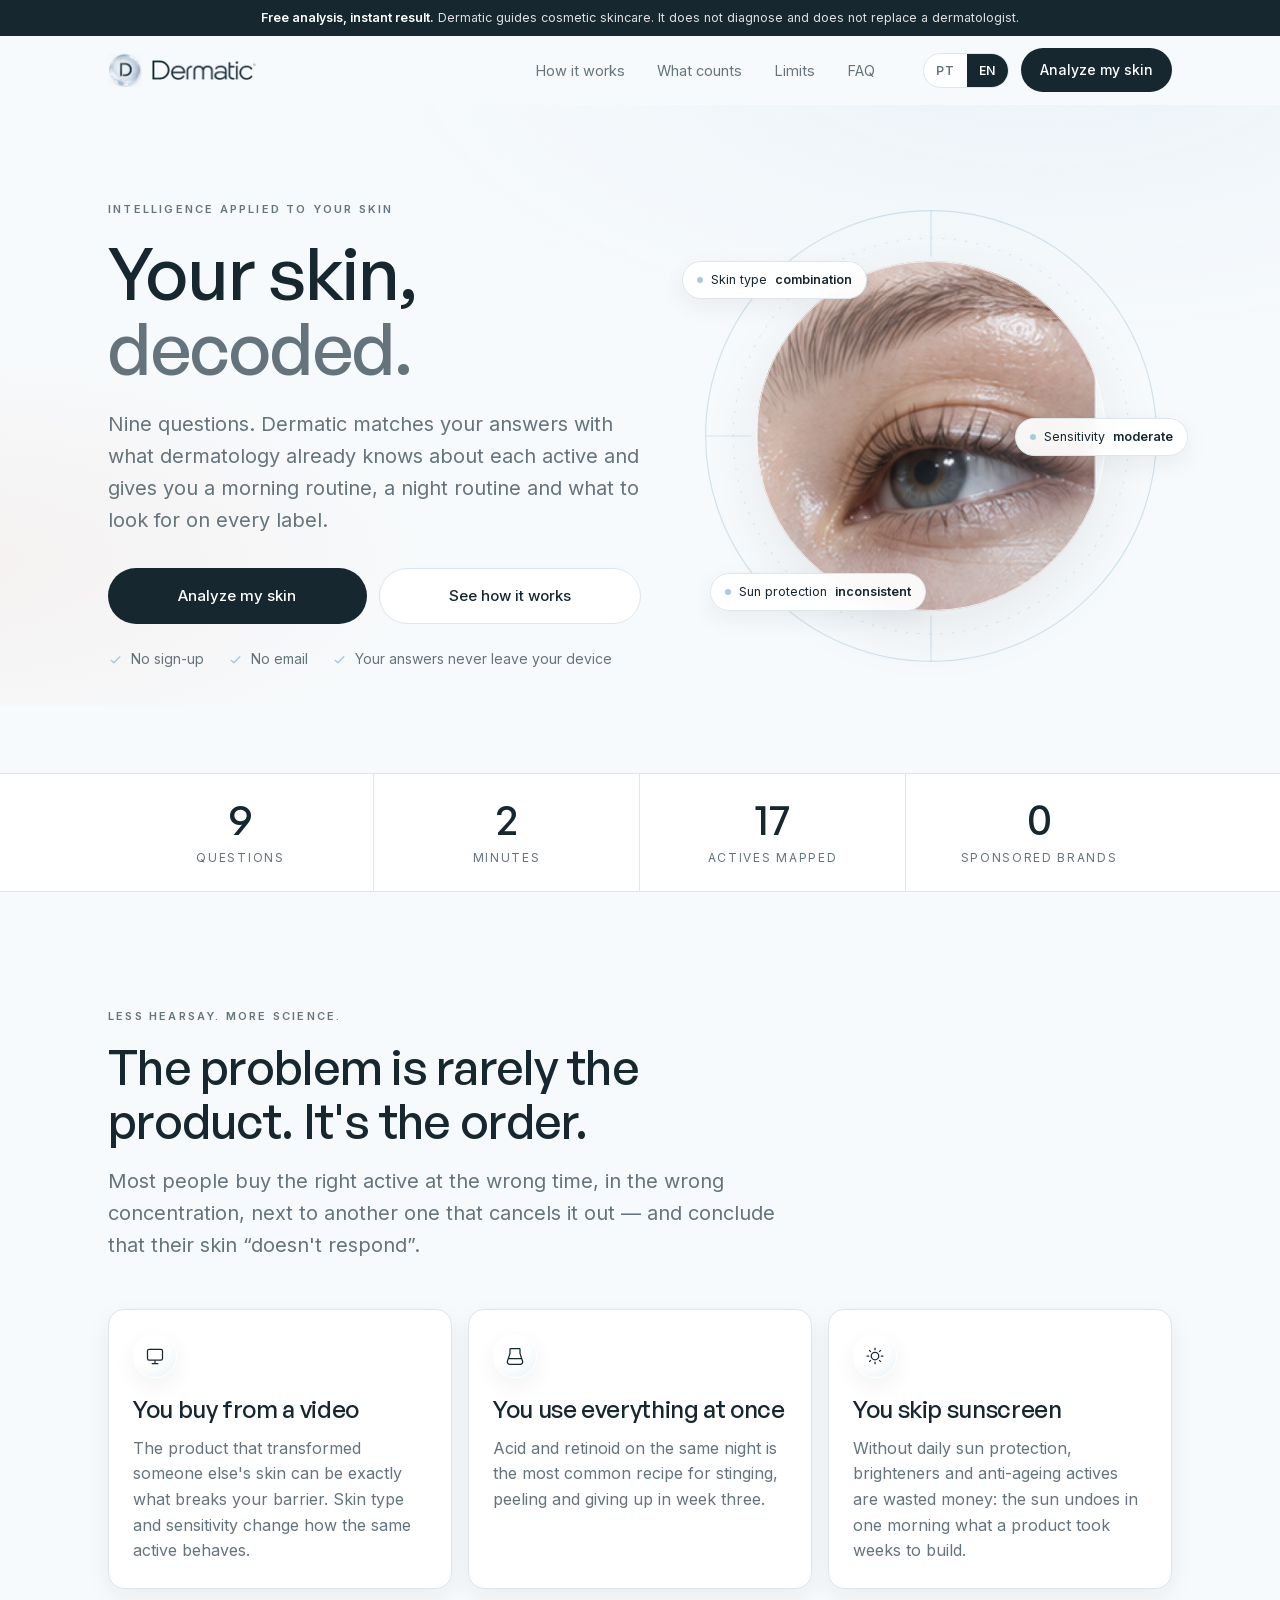
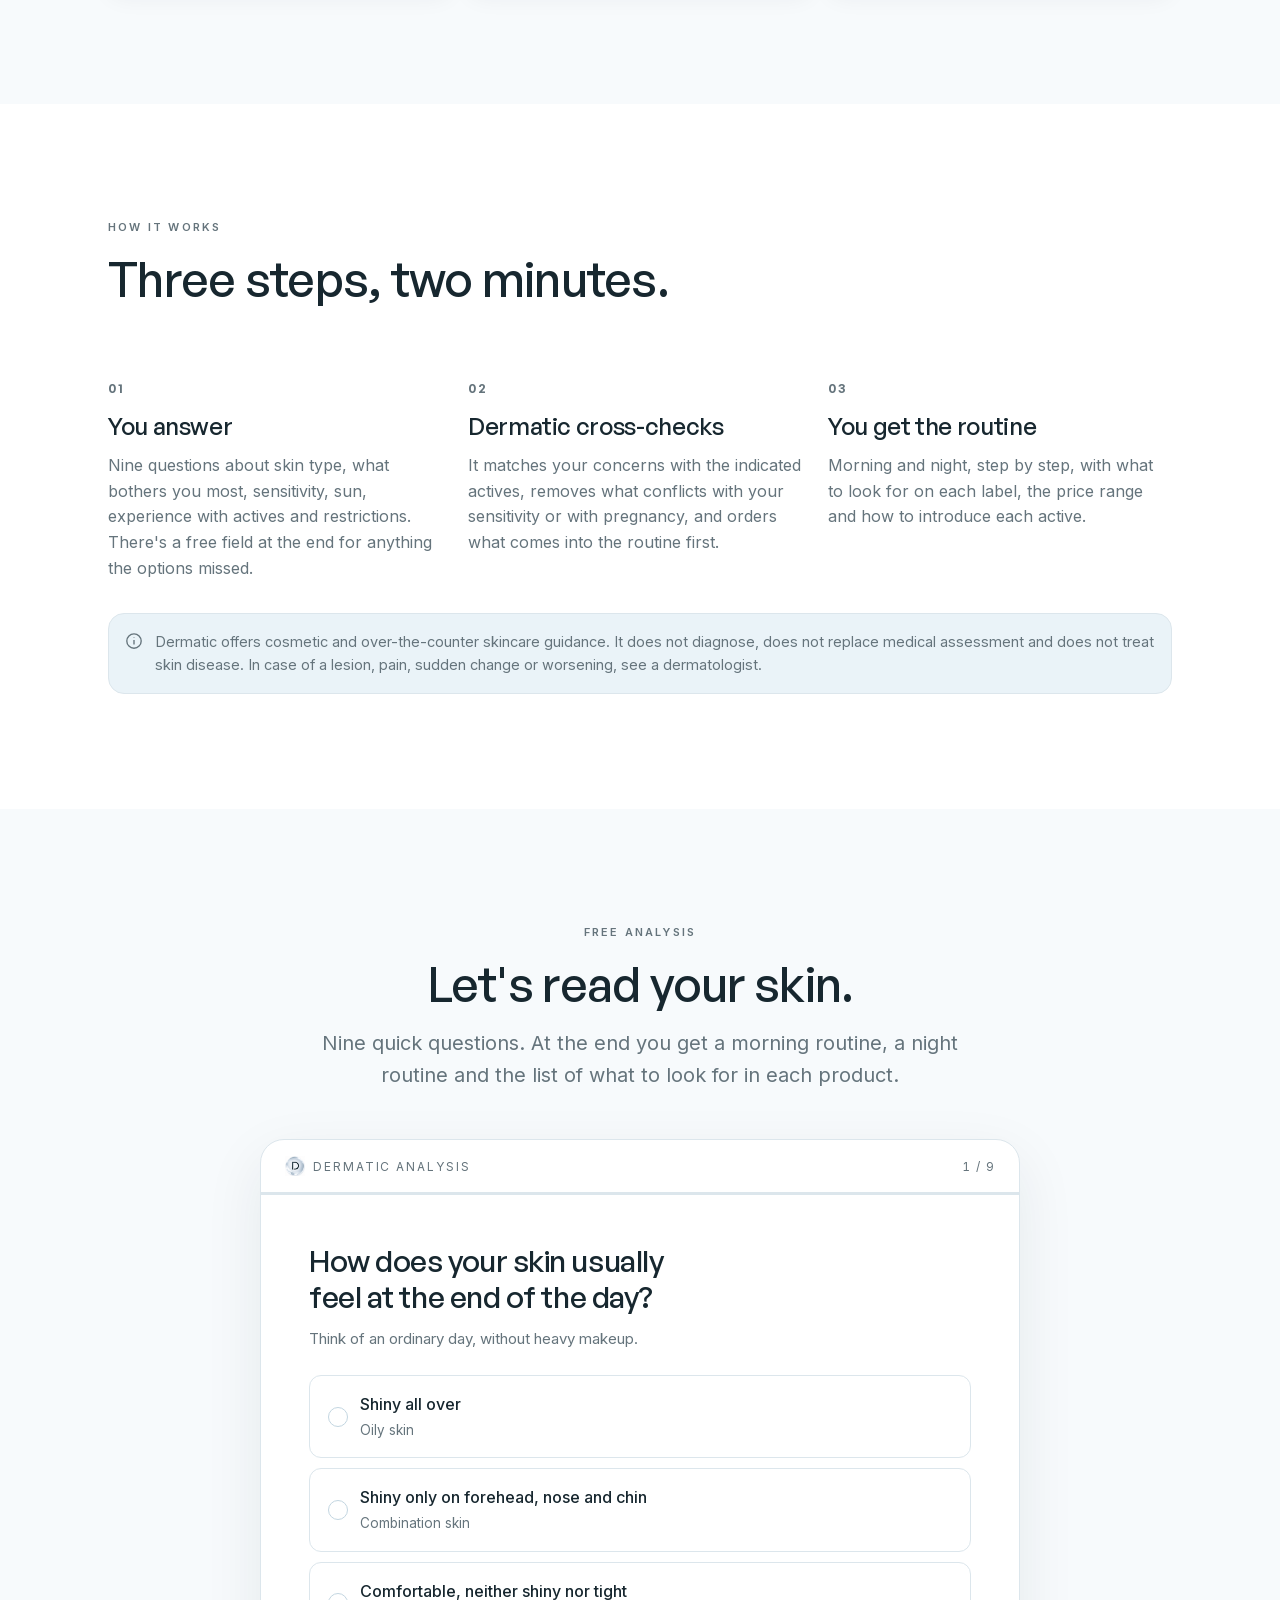
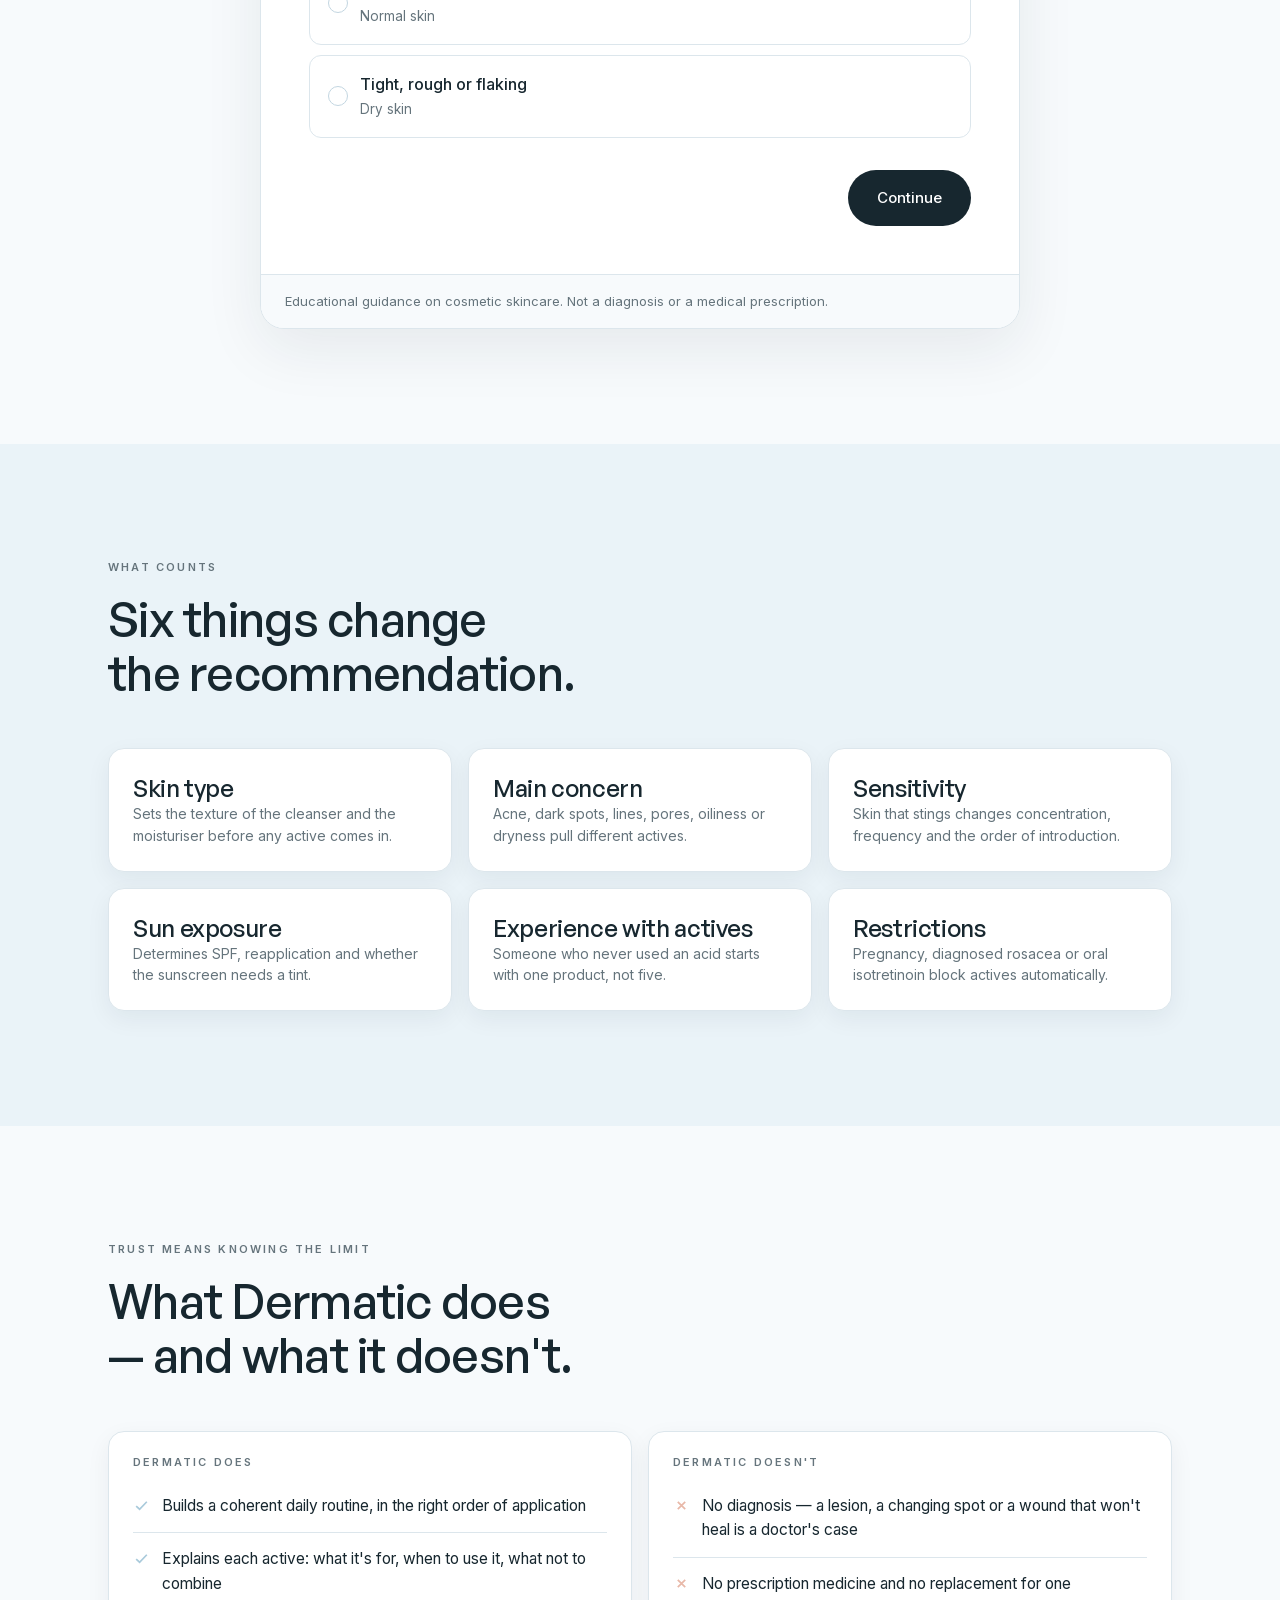
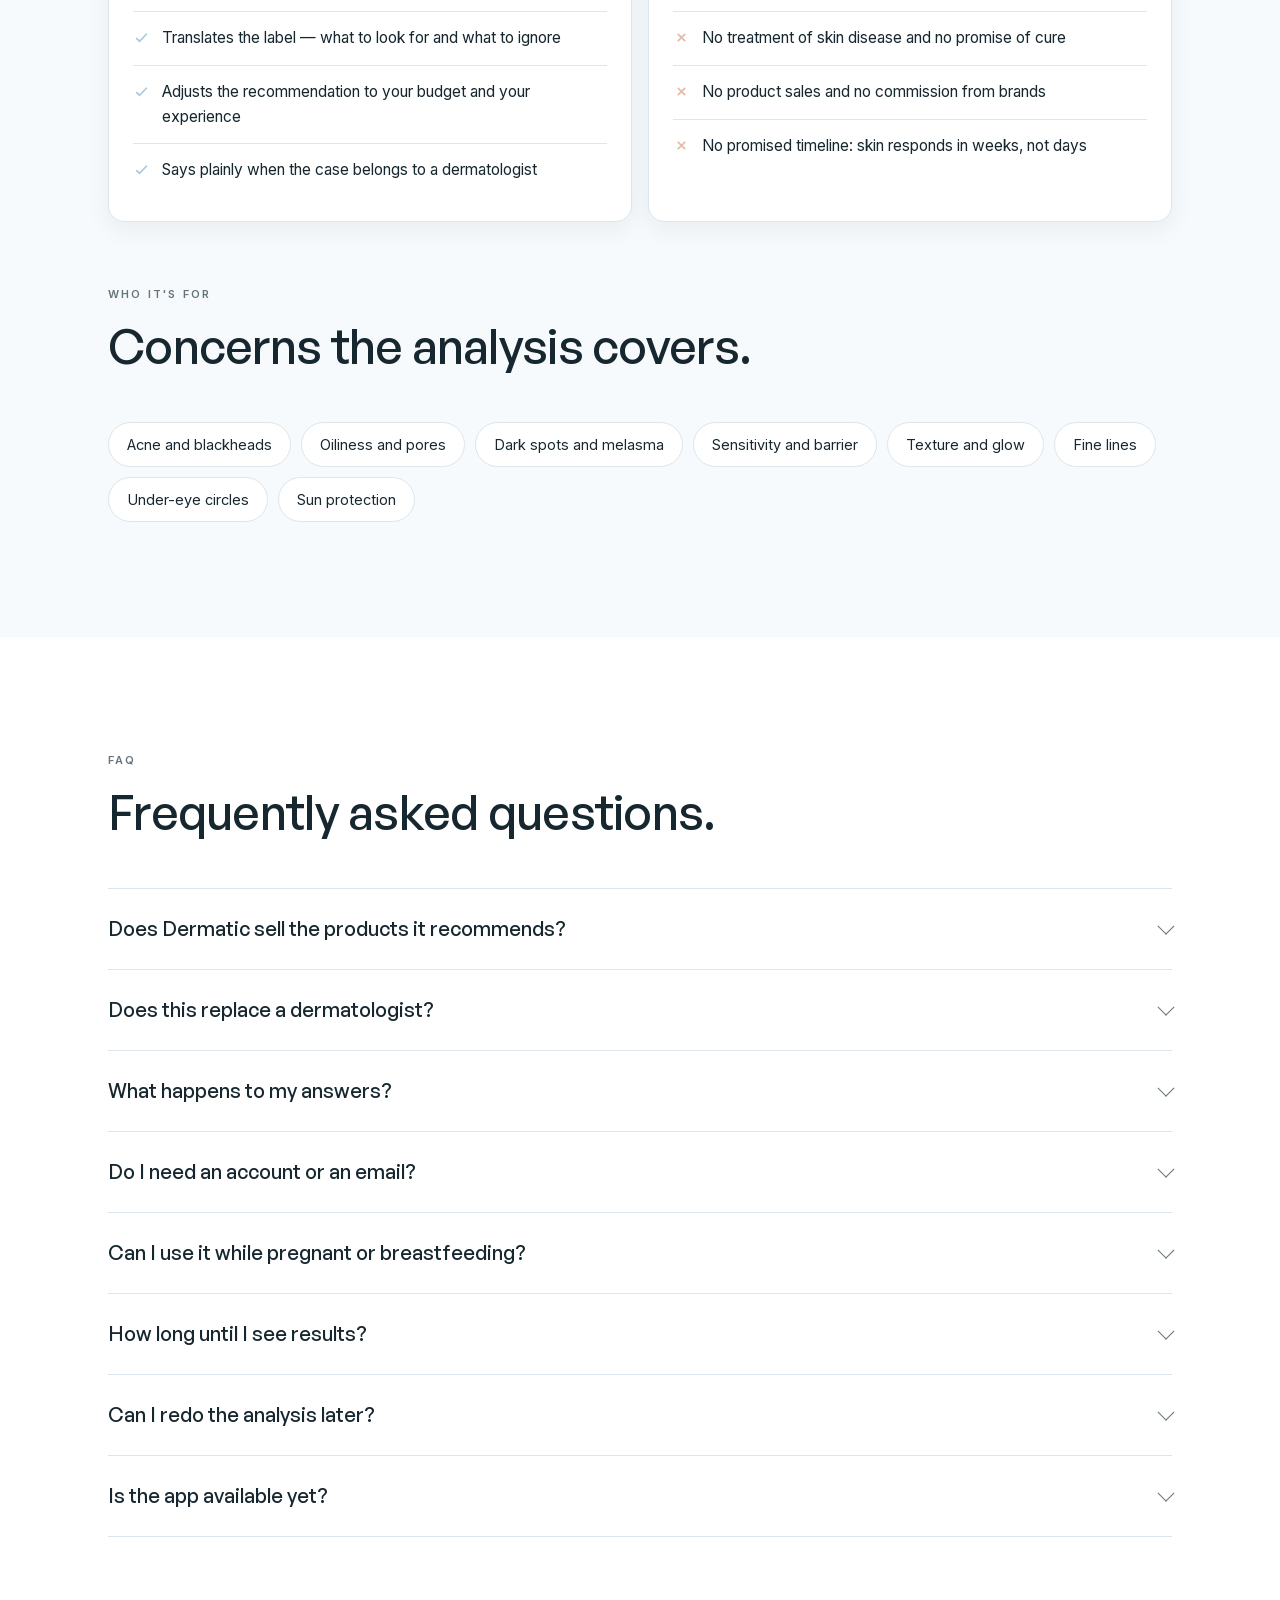
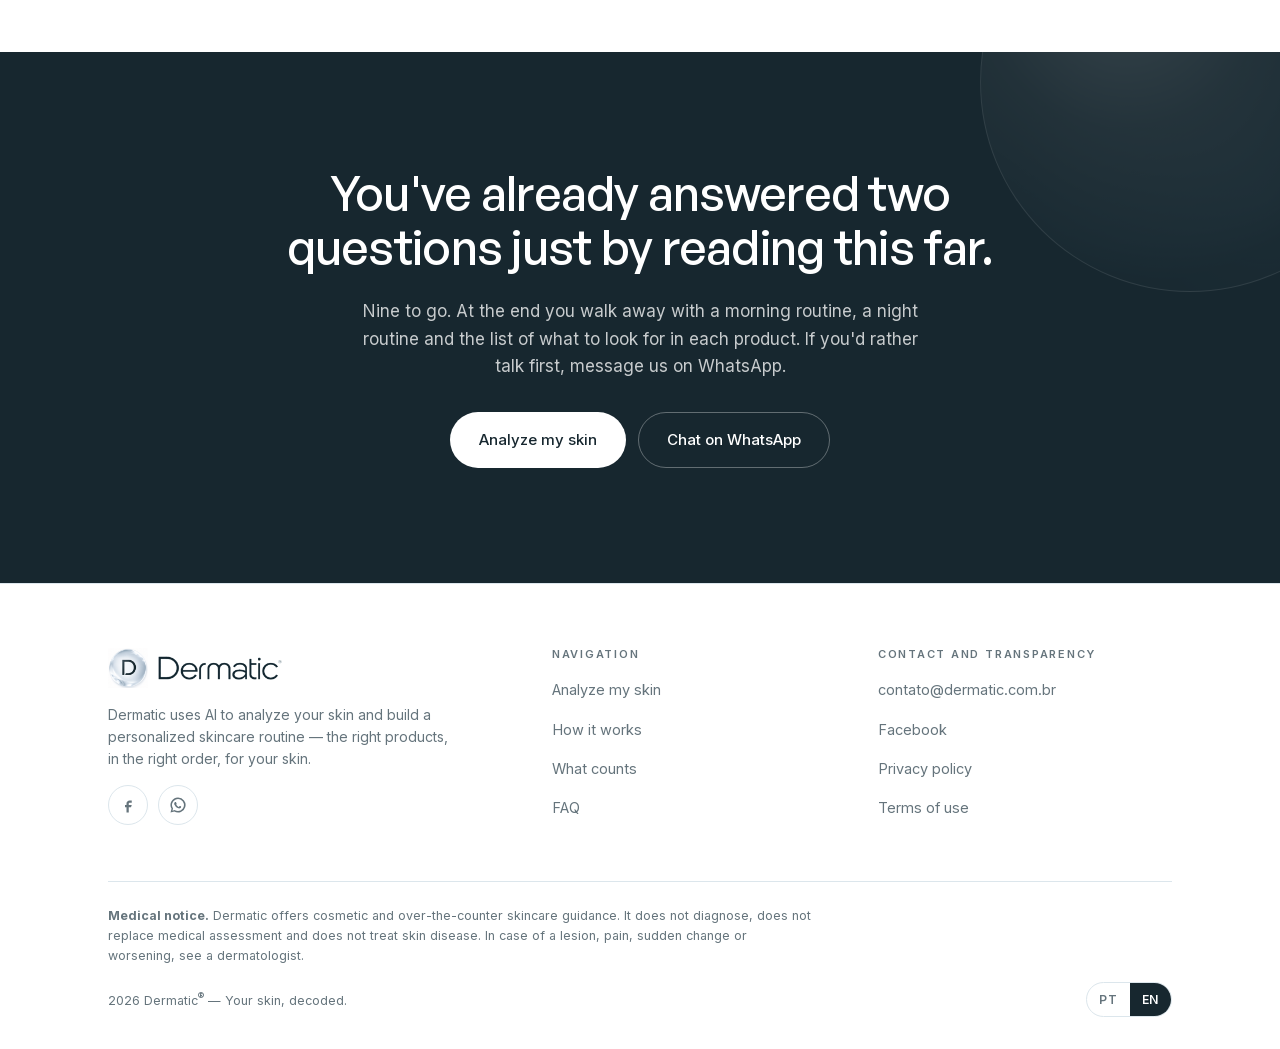
==== index.html @ 9b75f523 "Site institucional da Dermatic com análise de pele Landing page única e estática, com o quiz de 9 pe" ====
<!doctype html>
<html lang="pt-BR">
<head>
<meta charset="utf-8">
<meta name="viewport" content="width=device-width,initial-scale=1">

<!-- ==========================================================================
     DERMATIC — landing page institucional
     Domínio de produção: https://dermatic.com.br  [PREENCHER se for outro]
     Troque o domínio aqui (canonical, hreflang, OG, JSON-LD) e no sitemap.xml.
     ========================================================================== -->

<title>Dermatic — a IA que analisa sua pele e monta a rotina certa</title>
<meta name="description" content="Responda 9 perguntas e a Dermatic monta uma rotina de skincare personalizada: os ativos certos, na ordem certa, com o que procurar no rótulo. Grátis, sem cadastro.">
<link rel="canonical" href="https://dermatic.com.br/">
<link rel="alternate" hreflang="pt-BR" href="https://dermatic.com.br/">
<link rel="alternate" hreflang="en" href="https://dermatic.com.br/?lang=en">
<link rel="alternate" hreflang="x-default" href="https://dermatic.com.br/">
<meta name="theme-color" content="#F7FAFC">

<!-- Open Graph — compartilhamento no Facebook -->
<meta property="og:type" content="website">
<meta property="og:site_name" content="Dermatic">
<meta property="og:url" content="https://dermatic.com.br/">
<meta property="og:title" content="Dermatic — sua pele, decodificada.">
<meta property="og:description" content="A IA da Dermatic analisa sua pele e monta uma rotina de skincare personalizada — os produtos certos, na ordem certa, para o seu tipo de pele.">
<meta property="og:image" content="https://dermatic.com.br/og-image.jpg">
<meta property="og:image:width" content="1200">
<meta property="og:image:height" content="630">
<meta property="og:image:alt" content="Dermatic — Sua pele, decodificada.">
<meta property="og:locale" content="pt_BR">
<meta property="og:locale:alternate" content="en_US">
<meta name="twitter:card" content="summary_large_image">
<meta name="twitter:title" content="Dermatic — sua pele, decodificada.">
<meta name="twitter:description" content="A IA da Dermatic analisa sua pele e monta uma rotina de skincare personalizada — os produtos certos, na ordem certa.">
<meta name="twitter:image" content="https://dermatic.com.br/og-image.jpg">
<meta name="twitter:image:alt" content="Dermatic — Sua pele, decodificada.">

<link rel="icon" href="favicon.ico" sizes="any">
<link rel="icon" href="assets/img/icon-192.png" type="image/png" sizes="192x192">
<link rel="apple-touch-icon" href="assets/img/apple-touch-icon.png">
<link rel="manifest" href="site.webmanifest">

<link rel="preload" href="assets/fonts/general-sans-500.woff2" as="font" type="font/woff2" crossorigin>
<link rel="preload" href="assets/fonts/inter-latin.woff2" as="font" type="font/woff2" crossorigin>
<link rel="stylesheet" href="assets/css/styles.css">

<script type="application/ld+json">
{
  "@context":"https://schema.org",
  "@type":"Organization",
  "name":"Dermatic",
  "url":"https://dermatic.com.br/",
  "logo":"https://dermatic.com.br/assets/logo/orb-512.png",
  "slogan":"Sua pele, decodificada.",
  "description":"Inteligência artificial que analisa a pele e monta uma rotina de skincare personalizada com produtos cosméticos e de venda livre.",
  "email":"contato@dermatic.com.br",
  "sameAs":["https://www.facebook.com/PREENCHER"]
}
</script>
</head>
<body>
<a class="skip" href="#quiz" data-i18n="skip">Ir direto para a análise</a>

<!-- ==========================================================================
     AVISO SUPERIOR — limite clínico sempre visível (Brand Guide p.36)
     ========================================================================== -->
<div class="topbar">
  <b data-i18n="topbar.strong">Análise gratuita, resultado na hora.</b>
  <span data-i18n="topbar.text">A Dermatic orienta cuidados cosméticos. Não faz diagnóstico e não substitui consulta com dermatologista.</span>
</div>

<!-- ========================================================================== HEADER ========== -->
<header class="header" id="header">
  <div class="wrap header-in">
    <a class="brand" href="#top" aria-label="Dermatic — página inicial">
      <img class="orb" src="assets/logo/orb-mark.png" width="34" height="34" alt="" aria-hidden="true">
      <img class="wordmark" src="assets/logo/wordmark.png" width="104" height="21" alt="Dermatic">
    </a>
    <nav class="nav" aria-label="Seções da página">
      <a href="#como-funciona" data-i18n="nav.how">Como funciona</a>
      <a href="#analise" data-i18n="nav.what">O que entra na conta</a>
      <a href="#limites" data-i18n="nav.limits">Limites</a>
      <a href="#duvidas" data-i18n="nav.faq">Dúvidas</a>
    </nav>
    <div class="header-actions">
      <div class="lang" role="group" aria-label="Idioma / Language">
        <button type="button" data-lang="pt" aria-pressed="true">PT</button>
        <button type="button" data-lang="en" aria-pressed="false">EN</button>
      </div>
      <a class="btn btn-primary btn-sm btn-header" href="#quiz" data-i18n="cta.analyze">Analisar minha pele</a>
    </div>
  </div>
</header>

<main id="top">

  <!-- ======================================================================== HERO ========== -->
  <section class="hero">
    <div class="wrap hero-in">
      <div class="reveal">
        <span class="eyebrow" data-i18n="hero.eyebrow">Inteligência aplicada à sua pele</span>
        <h1 class="h-display">Sua pele,<br><em>decodificada.</em></h1>
        <p class="lead" data-i18n="hero.lead">Nove perguntas. A Dermatic cruza suas respostas com o que a dermatologia já sabe sobre cada ativo e devolve a rotina da manhã, a da noite e o que procurar no rótulo de cada produto.</p>
        <div class="hero-ctas">
          <a class="btn btn-primary" href="#quiz" data-i18n="cta.analyze">Analisar minha pele</a>
          <a class="btn btn-ghost" href="#como-funciona" data-i18n="cta.how">Ver como funciona</a>
        </div>
        <ul class="hero-seals">
          <li><svg width="15" height="15" viewBox="0 0 16 16" fill="none" stroke="currentColor" stroke-width="1.5" aria-hidden="true"><path d="M3 8.5 6.2 11.5 13 4.5"/></svg><span data-i18n="hero.seal1">Sem cadastro</span></li>
          <li><svg width="15" height="15" viewBox="0 0 16 16" fill="none" stroke="currentColor" stroke-width="1.5" aria-hidden="true"><path d="M3 8.5 6.2 11.5 13 4.5"/></svg><span data-i18n="hero.seal2">Sem e-mail</span></li>
          <li><svg width="15" height="15" viewBox="0 0 16 16" fill="none" stroke="currentColor" stroke-width="1.5" aria-hidden="true"><path d="M3 8.5 6.2 11.5 13 4.5"/></svg><span data-i18n="hero.seal3">Suas respostas não saem do seu aparelho</span></li>
        </ul>
      </div>

      <!-- visual: pele real dentro de um disco de vidro, com anéis de leitura -->
      <div class="scan reveal" aria-hidden="true">
        <svg class="scan-rings" viewBox="0 0 400 400" fill="none" stroke="currentColor">
          <circle cx="200" cy="200" r="196" stroke-width="1" opacity=".5"/>
          <circle cx="200" cy="200" r="172" stroke-width="1" opacity=".35" stroke-dasharray="2 8"/>
          <circle cx="200" cy="200" r="150" stroke-width="1" opacity=".25"/>
          <path d="M200 4v40M200 356v40M4 200h40M356 200h40" stroke-width="1" opacity=".45"/>
        </svg>
        <div class="scan-photo">
          <img src="assets/img/hero-skin.jpg" width="620" height="620" alt="" fetchpriority="high" decoding="async">
        </div>
        <div class="scan-chip scan-chip--1"><span class="dot"></span><span data-i18n="hero.chip1">Tipo de pele</span> <b data-i18n="hero.chip1v">mista</b></div>
        <div class="scan-chip scan-chip--2"><span class="dot"></span><span data-i18n="hero.chip2">Sensibilidade</span> <b data-i18n="hero.chip2v">moderada</b></div>
        <div class="scan-chip scan-chip--3"><span class="dot"></span><span data-i18n="hero.chip3">Fotoproteção</span> <b data-i18n="hero.chip3v">irregular</b></div>
      </div>
    </div>
  </section>

  <!-- números honestos: só o que é verdade hoje -->
  <div class="facts">
    <div class="wrap facts-in">
      <div class="fact"><b>9</b><span data-i18n="facts.q">perguntas</span></div>
      <div class="fact"><b>2</b><span data-i18n="facts.min">minutos</span></div>
      <div class="fact"><b>17</b><span data-i18n="facts.actives">ativos mapeados</span></div>
      <div class="fact"><b>0</b><span data-i18n="facts.brands">marcas patrocinadas</span></div>
    </div>
  </div>

  <!-- ======================================================================== PROBLEMA ========== -->
  <section class="section">
    <div class="wrap">
      <div class="section-head reveal">
        <span class="eyebrow" data-i18n="problem.eyebrow">Menos achismo. Mais ciência.</span>
        <h2 class="h-section" data-i18n="problem.title">O problema quase nunca é o produto. É a ordem.</h2>
        <p class="lead" data-i18n="problem.lead">A maior parte das pessoas compra o ativo certo na hora errada, na concentração errada, junto de outro que anula o primeiro — e conclui que a própria pele “não responde”.</p>
      </div>
      <div class="grid grid-3">
        <article class="card problem reveal">
          <div class="icon-orb"><svg viewBox="0 0 24 24" fill="none" stroke="currentColor" stroke-width="1.5" aria-hidden="true"><rect x="3" y="4" width="18" height="13" rx="2"/><path d="M8 21h8M12 17v4"/></svg></div>
          <h3 class="h-card" data-i18n="problem.c1t">Você compra pelo vídeo</h3>
          <p data-i18n="problem.c1d">O produto que transformou a pele de outra pessoa pode ser exatamente o que quebra a sua barreira. Tipo de pele e sensibilidade mudam a resposta ao mesmo ativo.</p>
        </article>
        <article class="card problem reveal">
          <div class="icon-orb"><svg viewBox="0 0 24 24" fill="none" stroke="currentColor" stroke-width="1.5" aria-hidden="true"><path d="M6 3v6l-3 9a3 3 0 0 0 3 4h12a3 3 0 0 0 3-4l-3-9V3M6 3h12M4.5 15h15"/></svg></div>
          <h3 class="h-card" data-i18n="problem.c2t">Você usa tudo junto</h3>
          <p data-i18n="problem.c2d">Ácido e retinóide na mesma noite é a receita mais comum de ardência, descamação e desistência na terceira semana.</p>
        </article>
        <article class="card problem reveal">
          <div class="icon-orb"><svg viewBox="0 0 24 24" fill="none" stroke="currentColor" stroke-width="1.5" aria-hidden="true"><circle cx="12" cy="12" r="4.5"/><path d="M12 2v3M12 19v3M2 12h3M19 12h3M5 5l2 2M17 17l2 2M19 5l-2 2M7 17l-2 2"/></svg></div>
          <h3 class="h-card" data-i18n="problem.c3t">Você pula o protetor</h3>
          <p data-i18n="problem.c3d">Sem fotoproteção diária, clareador e antissinais viram dinheiro jogado fora: o sol desfaz numa manhã o que o produto levou semanas para construir.</p>
        </article>
      </div>
    </div>
  </section>

  <!-- ======================================================================== COMO FUNCIONA ========== -->
  <section class="section section-white" id="como-funciona">
    <div class="wrap">
      <div class="section-head reveal">
        <span class="eyebrow" data-i18n="how.eyebrow">Como funciona</span>
        <h2 class="h-section" data-i18n="how.title">Três passos, dois minutos.</h2>
      </div>
      <div class="grid grid-3">
        <article class="step reveal">
          <span class="step-n">01</span>
          <h3 class="h-card" data-i18n="how.s1t">Você responde</h3>
          <p data-i18n="how.s1d">Nove perguntas sobre tipo de pele, o que mais incomoda, sensibilidade, sol, experiência com ativos e restrições. No fim há um campo livre para o que não coube nas alternativas.</p>
        </article>
        <article class="step reveal">
          <span class="step-n">02</span>
          <h3 class="h-card" data-i18n="how.s2t">A Dermatic cruza as respostas</h3>
          <p data-i18n="how.s2d">Combina as queixas com os ativos indicados, corta o que é incompatível com a sua sensibilidade ou com gestação, e ordena o que entra primeiro na rotina.</p>
        </article>
        <article class="step reveal">
          <span class="step-n">03</span>
          <h3 class="h-card" data-i18n="how.s3t">Você recebe a rotina</h3>
          <p data-i18n="how.s3d">Manhã e noite passo a passo, com o que procurar no rótulo de cada produto, a faixa de preço e os cuidados na introdução de cada ativo.</p>
        </article>
      </div>
      <p class="note reveal">
        <svg width="18" height="18" viewBox="0 0 20 20" fill="none" stroke="currentColor" stroke-width="1.5" aria-hidden="true"><circle cx="10" cy="10" r="8"/><path d="M10 9v5M10 6.2v.6"/></svg>
        <span data-i18n="how.note">A Dermatic oferece recomendações de cuidados cosméticos e produtos de venda livre. Não realiza diagnóstico, não substitui avaliação médica e não trata doenças de pele. Em caso de lesão, dor, alteração súbita ou piora, procure um dermatologista.</span>
      </p>
    </div>
  </section>

  <!-- ======================================================================== QUIZ ========== -->
  <section class="section" id="quiz">
    <div class="wrap">
      <div class="section-head reveal" style="text-align:center;margin-left:auto;margin-right:auto">
        <span class="eyebrow" data-i18n="quiz.eyebrow">Análise gratuita</span>
        <h2 class="h-section" data-i18n="quiz.title">Vamos ler a sua pele.</h2>
        <p class="lead" data-i18n="quiz.lead" style="margin-left:auto;margin-right:auto">Nove perguntas rápidas. No fim você recebe a rotina da manhã, a da noite e a lista do que procurar em cada produto.</p>
      </div>

      <div class="quiz-shell reveal">
        <div class="quiz-top">
          <span class="mark">
            <img src="assets/logo/orb-mark.png" width="20" height="20" alt="" aria-hidden="true">
            <span data-i18n="quiz.mark">Análise Dermatic</span>
          </span>
          <span class="quiz-count" id="quizCount">1 / 9</span>
        </div>
        <div class="quiz-bar"><i id="quizBar"></i></div>
        <div class="quiz-body" id="quizBody" role="group" aria-live="polite" aria-atomic="false">
          <!-- preenchido por assets/js/main.js -->
        </div>
        <p class="quiz-foot" data-i18n="quiz.foot">Orientação educativa sobre cuidados cosméticos. Não é diagnóstico nem prescrição médica.</p>
      </div>

      <div class="result" id="result" tabindex="-1"><!-- resultado renderizado por JS --></div>
    </div>
  </section>

  <!-- ======================================================================== O QUE ENTRA NA CONTA ========== -->
  <section class="section section-ice" id="analise">
    <div class="wrap">
      <div class="section-head reveal">
        <span class="eyebrow" data-i18n="factors.eyebrow">O que entra na conta</span>
        <h2 class="h-section" data-i18n="factors.title">Seis coisas mudam a recomendação.</h2>
      </div>
      <div class="grid grid-3">
        <article class="card reveal"><h3 class="h-card" data-i18n="factors.f1t">Tipo de pele</h3><p class="muted small" data-i18n="factors.f1d">Define a textura da limpeza e do hidratante antes de qualquer ativo entrar.</p></article>
        <article class="card reveal"><h3 class="h-card" data-i18n="factors.f2t">Queixa principal</h3><p class="muted small" data-i18n="factors.f2d">Acne, manchas, linhas, poros, oleosidade ou ressecamento puxam ativos diferentes.</p></article>
        <article class="card reveal"><h3 class="h-card" data-i18n="factors.f3t">Sensibilidade</h3><p class="muted small" data-i18n="factors.f3d">Pele que arde muda concentração, frequência e a ordem de introdução.</p></article>
        <article class="card reveal"><h3 class="h-card" data-i18n="factors.f4t">Exposição solar</h3><p class="muted small" data-i18n="factors.f4d">Determina o FPS, a reaplicação e se o protetor precisa ter cor.</p></article>
        <article class="card reveal"><h3 class="h-card" data-i18n="factors.f5t">Experiência com ativos</h3><p class="muted small" data-i18n="factors.f5d">Quem nunca usou ácido começa com um produto só, não com cinco.</p></article>
        <article class="card reveal"><h3 class="h-card" data-i18n="factors.f6t">Restrições</h3><p class="muted small" data-i18n="factors.f6d">Gestação, rosácea diagnosticada ou isotretinoína bloqueiam ativos automaticamente.</p></article>
      </div>
    </div>
  </section>

  <!-- ======================================================================== LIMITES / CONFIANÇA ========== -->
  <section class="section" id="limites">
    <div class="wrap">
      <div class="section-head reveal">
        <span class="eyebrow" data-i18n="limits.eyebrow">Confiança também é saber o limite</span>
        <h2 class="h-section" data-i18n="limits.title">O que a Dermatic faz — e o que ela não faz.</h2>
      </div>
      <div class="limits">
        <div class="card reveal">
          <h4 class="eyebrow" style="margin-bottom:var(--space-3)" data-i18n="limits.yes">A Dermatic faz</h4>
          <ul>
            <li class="yes"><svg width="17" height="17" viewBox="0 0 16 16" fill="none" stroke="currentColor" stroke-width="1.6" aria-hidden="true"><path d="M3 8.5 6.2 11.5 13 4.5"/></svg><span data-i18n="limits.y1">Organiza uma rotina diária coerente, na ordem certa de aplicação</span></li>
            <li class="yes"><svg width="17" height="17" viewBox="0 0 16 16" fill="none" stroke="currentColor" stroke-width="1.6" aria-hidden="true"><path d="M3 8.5 6.2 11.5 13 4.5"/></svg><span data-i18n="limits.y2">Explica cada ativo: para que serve, quando usar, o que não combinar</span></li>
            <li class="yes"><svg width="17" height="17" viewBox="0 0 16 16" fill="none" stroke="currentColor" stroke-width="1.6" aria-hidden="true"><path d="M3 8.5 6.2 11.5 13 4.5"/></svg><span data-i18n="limits.y3">Traduz rótulo — o que procurar e o que ignorar na embalagem</span></li>
            <li class="yes"><svg width="17" height="17" viewBox="0 0 16 16" fill="none" stroke="currentColor" stroke-width="1.6" aria-hidden="true"><path d="M3 8.5 6.2 11.5 13 4.5"/></svg><span data-i18n="limits.y4">Ajusta a recomendação ao seu orçamento e à sua experiência</span></li>
            <li class="yes"><svg width="17" height="17" viewBox="0 0 16 16" fill="none" stroke="currentColor" stroke-width="1.6" aria-hidden="true"><path d="M3 8.5 6.2 11.5 13 4.5"/></svg><span data-i18n="limits.y5">Diz com todas as letras quando o caso é de dermatologista</span></li>
          </ul>
        </div>
        <div class="card reveal">
          <h4 class="eyebrow" style="margin-bottom:var(--space-3)" data-i18n="limits.no">A Dermatic não faz</h4>
          <ul>
            <li class="no"><svg width="17" height="17" viewBox="0 0 16 16" fill="none" stroke="currentColor" stroke-width="1.6" aria-hidden="true"><path d="M4.5 4.5l7 7M11.5 4.5l-7 7"/></svg><span data-i18n="limits.n1">Não dá diagnóstico — lesão, mancha que muda ou ferida que não fecha é caso de médico</span></li>
            <li class="no"><svg width="17" height="17" viewBox="0 0 16 16" fill="none" stroke="currentColor" stroke-width="1.6" aria-hidden="true"><path d="M4.5 4.5l7 7M11.5 4.5l-7 7"/></svg><span data-i18n="limits.n2">Não prescreve medicamento nem substitui receita</span></li>
            <li class="no"><svg width="17" height="17" viewBox="0 0 16 16" fill="none" stroke="currentColor" stroke-width="1.6" aria-hidden="true"><path d="M4.5 4.5l7 7M11.5 4.5l-7 7"/></svg><span data-i18n="limits.n3">Não trata doença de pele nem promete cura</span></li>
            <li class="no"><svg width="17" height="17" viewBox="0 0 16 16" fill="none" stroke="currentColor" stroke-width="1.6" aria-hidden="true"><path d="M4.5 4.5l7 7M11.5 4.5l-7 7"/></svg><span data-i18n="limits.n4">Não vende produto e não recebe por indicação de marca</span></li>
            <li class="no"><svg width="17" height="17" viewBox="0 0 16 16" fill="none" stroke="currentColor" stroke-width="1.6" aria-hidden="true"><path d="M4.5 4.5l7 7M11.5 4.5l-7 7"/></svg><span data-i18n="limits.n5">Não promete prazo de resultado: pele responde em semanas, não em dias</span></li>
          </ul>
        </div>
      </div>

      <div class="section-head reveal" style="margin-top:var(--space-8)">
        <span class="eyebrow" data-i18n="who.eyebrow">Para quem é</span>
        <h2 class="h-section" data-i18n="who.title">Preocupações que a análise cobre.</h2>
      </div>
      <ul class="tags reveal">
        <li class="tag" data-i18n="who.t1">Acne e cravos</li>
        <li class="tag" data-i18n="who.t2">Oleosidade e poros</li>
        <li class="tag" data-i18n="who.t3">Manchas e melasma</li>
        <li class="tag" data-i18n="who.t4">Sensibilidade e barreira</li>
        <li class="tag" data-i18n="who.t5">Textura e viço</li>
        <li class="tag" data-i18n="who.t6">Linhas finas</li>
        <li class="tag" data-i18n="who.t7">Olheiras</li>
        <li class="tag" data-i18n="who.t8">Fotoproteção</li>
      </ul>
    </div>
  </section>

  <!-- ======================================================================== FAQ ========== -->
  <section class="section section-white" id="duvidas">
    <div class="wrap">
      <div class="section-head reveal">
        <span class="eyebrow" data-i18n="faq.eyebrow">Dúvidas</span>
        <h2 class="h-section" data-i18n="faq.title">Perguntas frequentes.</h2>
      </div>
      <div class="faq reveal">
        <details>
          <summary data-i18n="faq.q1">A Dermatic vende os produtos que indica?</summary>
          <p class="answer" data-i18n="faq.a1">Não. A recomendação é por ativo e concentração, não por marca. Nenhuma marca paga para aparecer, e a Dermatic não recebe comissão por indicação.</p>
        </details>
        <details>
          <summary data-i18n="faq.q2">Isso substitui uma consulta com dermatologista?</summary>
          <p class="answer" data-i18n="faq.a2">Não substitui. A Dermatic trabalha com cosméticos e produtos de venda livre. Diagnóstico, prescrição e tratamento de doença de pele são do médico — e a própria análise avisa quando o seu caso pede essa consulta.</p>
        </details>
        <details>
          <summary data-i18n="faq.q3">O que acontece com as minhas respostas?</summary>
          <p class="answer" data-i18n="faq.a3">Ficam no seu aparelho. A análise é calculada dentro do próprio navegador: nada é enviado para servidor, nada é guardado em banco de dados e nada é usado para treinar modelo.</p>
        </details>
        <details>
          <summary data-i18n="faq.q4">Preciso me cadastrar ou informar e-mail?</summary>
          <p class="answer" data-i18n="faq.a4">Não. Sem cadastro, sem e-mail, sem senha. Você responde e o resultado aparece na hora.</p>
        </details>
        <details>
          <summary data-i18n="faq.q5">Posso usar se estiver grávida ou amamentando?</summary>
          <p class="answer" data-i18n="faq.a5">Pode, e existe uma pergunta específica sobre isso. Ao marcar gestação ou amamentação, a análise já sai sem retinóides e sem os ativos contraindicados. Ainda assim, confirme a rotina com quem acompanha o seu pré-natal.</p>
        </details>
        <details>
          <summary data-i18n="faq.q6">Em quanto tempo eu vejo resultado?</summary>
          <p class="answer" data-i18n="faq.a6">Depende do ativo e da sua pele, e ninguém honesto promete prazo. A maior parte dos ativos cosméticos pede semanas de uso constante — não dias. Constância vale mais que concentração.</p>
        </details>
        <details>
          <summary data-i18n="faq.q7">Posso refazer a análise depois?</summary>
          <p class="answer" data-i18n="faq.a7">Quantas vezes quiser. A pele muda com estação, rotina e idade — refazer quando algo mudar é justamente o uso certo.</p>
        </details>
        <details>
          <summary data-i18n="faq.q8">O aplicativo já está disponível?</summary>
          <p class="answer" data-i18n="faq.a8">Ainda não. A Dermatic está em desenvolvimento, e esta análise é a primeira parte dela funcionando de forma aberta. Para acompanhar o lançamento, fale com a gente no WhatsApp ou siga a página no Facebook.</p>
        </details>
      </div>
    </div>
  </section>

  <!-- ======================================================================== CTA FINAL ========== -->
  <section class="section cta-final">
    <span class="orb-deco" aria-hidden="true"></span>
    <div class="wrap">
      <h2 class="h-section reveal" data-i18n="final.title">Duas perguntas você já respondeu lendo até aqui.</h2>
      <p class="reveal" data-i18n="final.lead">Faltam nove. No fim você sai com uma rotina de manhã, uma de noite e a lista do que procurar em cada produto. Se preferir conversar antes, é só chamar no WhatsApp.</p>
      <div class="btns reveal">
        <a class="btn btn-primary" href="#quiz" data-i18n="cta.analyze">Analisar minha pele</a>
        <a class="btn btn-ghost" href="#" data-wa data-i18n="cta.whats">Falar no WhatsApp</a>
      </div>
    </div>
  </section>
</main>

<!-- ======================================================================== RODAPÉ ========== -->
<footer class="footer">
  <div class="wrap">
    <div class="footer-grid">
      <div>
        <div class="brand">
          <img class="orb" src="assets/logo/orb-mark.png" width="40" height="40" alt="" aria-hidden="true">
          <img class="wordmark" src="assets/logo/wordmark.png" width="124" height="24" alt="Dermatic">
        </div>
        <p class="muted small" style="max-width:38ch" data-i18n="footer.bio">A Dermatic usa IA para analisar sua pele e montar uma rotina de skincare personalizada — produtos certos, na ordem certa, para o seu tipo de pele.</p>
        <div class="socials">
          <a href="https://www.facebook.com/PREENCHER" target="_blank" rel="noopener" aria-label="Facebook" data-social="facebook">
            <svg width="18" height="18" viewBox="0 0 24 24" fill="currentColor" aria-hidden="true"><path d="M14 9h3V6h-3c-2.2 0-4 1.8-4 4v2H8v3h2v7h3v-7h3l1-3h-4v-2c0-.6.4-1 1-1z"/></svg>
          </a>
          <a href="#" data-wa target="_blank" rel="noopener" aria-label="WhatsApp">
            <svg width="18" height="18" viewBox="0 0 24 24" fill="currentColor" aria-hidden="true"><path d="M12 2a10 10 0 0 0-8.6 15.1L2 22l5-1.4A10 10 0 1 0 12 2zm0 18a8 8 0 0 1-4.1-1.1l-.3-.2-3 .8.8-2.9-.2-.3A8 8 0 1 1 12 20zm4.4-5.9c-.2-.1-1.4-.7-1.6-.8-.2-.1-.4-.1-.6.1l-.8 1c-.1.2-.3.2-.5.1a6.5 6.5 0 0 1-3.2-2.8c-.1-.2 0-.4.1-.5l.4-.5c.1-.2.1-.3 0-.5l-.7-1.7c-.2-.4-.4-.4-.6-.4h-.5c-.2 0-.5.1-.7.3-.8.8-1 1.9-.6 3a9.4 9.4 0 0 0 4.4 4.6c1.3.6 2.3.6 3 .4.5-.1 1.3-.6 1.5-1.2.2-.5.2-1 .1-1.1z"/></svg>
          </a>
        </div>
      </div>
      <div>
        <h4 data-i18n="footer.nav">Navegação</h4>
        <ul>
          <li><a href="#quiz" data-i18n="cta.analyze">Analisar minha pele</a></li>
          <li><a href="#como-funciona" data-i18n="nav.how">Como funciona</a></li>
          <li><a href="#analise" data-i18n="nav.what">O que entra na conta</a></li>
          <li><a href="#duvidas" data-i18n="nav.faq">Dúvidas</a></li>
        </ul>
      </div>
      <div>
        <h4 data-i18n="footer.contact">Contato e transparência</h4>
        <ul>
          <li><a href="mailto:contato@dermatic.com.br" data-email>contato@dermatic.com.br</a></li>
          <li><a href="https://www.facebook.com/PREENCHER" target="_blank" rel="noopener" data-social="facebook">Facebook</a></li>
          <li><a href="privacidade.html" data-i18n="footer.privacy">Política de privacidade</a></li>
          <li><a href="termos.html" data-i18n="footer.terms">Termos de uso</a></li>
        </ul>
      </div>
    </div>

    <div class="legal">
      <p data-i18n="footer.disclaimer"><strong>Aviso médico.</strong> A Dermatic oferece recomendações de cuidados cosméticos e produtos de venda livre. Não realiza diagnóstico, não substitui avaliação médica e não trata doenças de pele. Em caso de lesão, dor, alteração súbita ou piora, procure um dermatologista.</p>
      <div class="row">
        <p><span id="year">2026</span> Dermatic<sup>®</sup> — <span data-i18n="footer.tagline">Sua pele, decodificada.</span></p>
        <div class="lang" role="group" aria-label="Idioma / Language">
          <button type="button" data-lang="pt" aria-pressed="true">PT</button>
          <button type="button" data-lang="en" aria-pressed="false">EN</button>
        </div>
      </div>
    </div>
  </div>
</footer>

<a class="wa-float" href="#" data-wa target="_blank" rel="noopener" aria-label="Falar no WhatsApp">
  <svg width="26" height="26" viewBox="0 0 24 24" fill="currentColor" aria-hidden="true"><path d="M12 2a10 10 0 0 0-8.6 15.1L2 22l5-1.4A10 10 0 1 0 12 2zm0 18a8 8 0 0 1-4.1-1.1l-.3-.2-3 .8.8-2.9-.2-.3A8 8 0 1 1 12 20zm4.4-5.9c-.2-.1-1.4-.7-1.6-.8-.2-.1-.4-.1-.6.1l-.8 1c-.1.2-.3.2-.5.1a6.5 6.5 0 0 1-3.2-2.8c-.1-.2 0-.4.1-.5l.4-.5c.1-.2.1-.3 0-.5l-.7-1.7c-.2-.4-.4-.4-.6-.4h-.5c-.2 0-.5.1-.7.3-.8.8-1 1.9-.6 3a9.4 9.4 0 0 0 4.4 4.6c1.3.6 2.3.6 3 .4.5-.1 1.3-.6 1.5-1.2.2-.5.2-1 .1-1.1z"/></svg>
</a>

<!-- banner de consentimento — só aparece se houver Pixel/Analytics configurado -->
<div class="consent" id="consent" role="dialog" aria-live="polite" aria-label="Consentimento de cookies">
  <p data-i18n="consent.text">Usamos cookies de medição para entender de onde vêm as visitas. Nada é carregado antes de você aceitar.</p>
  <div class="btns">
    <button type="button" class="btn btn-ghost btn-sm" id="consentNo" data-i18n="consent.no">Recusar</button>
    <button type="button" class="btn btn-primary btn-sm" id="consentYes" data-i18n="consent.yes">Aceitar</button>
  </div>
</div>

<script src="assets/js/main.js" defer></script>
</body>
</html>
---- assets/css/styles.css ----
/* ==========================================================================
   DERMATIC — Sua pele, decodificada.
   Estilos da landing page. Tokens extraídos do Brand Guide 2026:
   paleta oficial (p.04), tipografia (p.05), grid (p.23), design tokens (p.24),
   acessibilidade (p.25), botões e inputs (p.26), motion system (p.34).
   ========================================================================== */

/* --------------------------------------------------------------------------
   1. FONTES — self-hosted (sem CDN externo)
   General Sans (Fontshare, ITF Free Font License) substitui a Neue Montreal
   no display. Inter (SIL OFL) no corpo e na interface, como manda o guia.
   -------------------------------------------------------------------------- */
@font-face{
  font-family:"General Sans";src:url("../fonts/general-sans-400.woff2") format("woff2");
  font-weight:400;font-style:normal;font-display:swap;
}
@font-face{
  font-family:"General Sans";src:url("../fonts/general-sans-500.woff2") format("woff2");
  font-weight:500;font-style:normal;font-display:swap;
}
@font-face{
  font-family:"General Sans";src:url("../fonts/general-sans-600.woff2") format("woff2");
  font-weight:600;font-style:normal;font-display:swap;
}
@font-face{
  font-family:"Inter";src:url("../fonts/inter-latin.woff2") format("woff2");
  font-weight:100 900;font-style:normal;font-display:swap;
  unicode-range:U+0000-00FF,U+0131,U+0152-0153,U+02BB-02BC,U+02C6,U+02DA,U+02DC,U+0304,U+0308,U+0329,U+2000-206F,U+20AC,U+2122,U+2191,U+2193,U+2212,U+2215,U+FEFF,U+FFFD;
}
@font-face{
  font-family:"Inter";src:url("../fonts/inter-latin-ext.woff2") format("woff2");
  font-weight:100 900;font-style:normal;font-display:swap;
  unicode-range:U+0100-02BA,U+02BD-02C5,U+02C7-02CC,U+02CE-02D7,U+02DD-02FF,U+0304,U+0308,U+0329,U+1D00-1DBF,U+1E00-1E9F,U+1EF2-1EFF,U+2020,U+20A0-20AB,U+20AD-20C0,U+2113,U+2C60-2C7F,U+A720-A7FF;
}

/* --------------------------------------------------------------------------
   2. TOKENS
   -------------------------------------------------------------------------- */
:root{
  /* paleta oficial — p.04 */
  --color-ice:#F7FAFC;          /* branco gelo  — limpeza / espaço */
  --color-ice-blue:#EAF3F8;     /* azul gelo    — limpeza / espaço */
  --color-graphite:#17272F;     /* grafite      — confiança / contraste */
  --color-cool:#65747C;         /* cinza frio   — texto secundário */
  --color-clinical:#A9CADB;     /* azul clínico — tecnologia / calma */
  --color-nude:#E8B8A8;         /* nude pele    — humanidade / calor (5%) */
  --color-white:#FFFFFF;

  /* derivadas — nunca usar cor solta fora daqui */
  --color-line:#DCE6EC;
  --color-line-strong:#C3D6E1;
  --color-text:var(--color-graphite);
  --color-text-soft:var(--color-cool);
  --color-bg:var(--color-ice);

  /* tipografia — p.05 */
  --font-display:"General Sans","Neue Montreal","Helvetica Neue",Arial,sans-serif;
  --font-body:"Inter","Helvetica Neue",Arial,sans-serif;

  /* espaçamento — escala de 8 (p.24) */
  --space-1:4px;  --space-2:8px;  --space-3:12px; --space-4:16px;
  --space-5:24px; --space-6:32px; --space-7:48px; --space-8:64px;
  --space-9:96px; --space-10:128px;
  --section-y:clamp(64px,9vw,120px);

  /* raio — p.24 */
  --radius-input:12px; --radius-card:16px; --radius-hero:24px; --radius-pill:999px;

  /* sombra — p.24 */
  --shadow-1:0 8px 24px rgba(23,39,47,.06);
  --shadow-2:0 20px 60px rgba(23,39,47,.08);

  /* motion — p.34 */
  --t-micro:200ms;
  --t-enter:340ms;
  --ease:cubic-bezier(.22,.61,.25,1);

  /* layout — p.23 */
  --wrap:1160px;
  --gutter:clamp(20px,5vw,48px);
}

/* --------------------------------------------------------------------------
   3. RESET E BASE
   -------------------------------------------------------------------------- */
*,*::before,*::after{box-sizing:border-box}
html{scroll-behavior:smooth;-webkit-text-size-adjust:100%}
body{
  margin:0;background:var(--color-bg);color:var(--color-text);
  font-family:var(--font-body);font-size:17px;line-height:1.6;
  -webkit-font-smoothing:antialiased;overflow-x:hidden;
}
img{max-width:100%;height:auto;display:block}
a{color:inherit;text-decoration:none}
button{font:inherit;color:inherit;background:none;border:0;cursor:pointer}
input,textarea,select{font:inherit;color:inherit}
h1,h2,h3,h4{margin:0;font-family:var(--font-display);font-weight:500;letter-spacing:-.015em;line-height:1.1;text-wrap:balance}
p{margin:0}
ul{margin:0;padding:0;list-style:none}
:focus-visible{outline:2px solid var(--color-graphite);outline-offset:3px;border-radius:4px}

.wrap{width:100%;max-width:var(--wrap);margin:0 auto;padding:0 var(--gutter)}
.sr-only{position:absolute;width:1px;height:1px;padding:0;margin:-1px;overflow:hidden;clip:rect(0 0 0 0);white-space:nowrap;border:0}
.skip{position:absolute;left:-9999px;top:0;z-index:100;background:var(--color-graphite);color:#fff;padding:12px 20px;border-radius:0 0 var(--radius-input) 0}
.skip:focus{left:0}

/* tipografia utilitária */
.eyebrow{
  font-family:var(--font-body);font-size:11px;font-weight:600;letter-spacing:.2em;
  text-transform:uppercase;color:var(--color-cool);margin-bottom:var(--space-4);display:block;
}
.h-display{font-size:clamp(36px,7.2vw,72px);line-height:1.04;font-weight:500}
.h-section{font-size:clamp(28px,4.6vw,48px);line-height:1.12}
.h-card{font-size:clamp(19px,2.2vw,24px);line-height:1.25;font-weight:500}
.lead{font-size:clamp(17px,1.9vw,20px);line-height:1.6;color:var(--color-text-soft);max-width:60ch}
.muted{color:var(--color-text-soft)}
.small{font-size:14px;line-height:1.55}
.rule{width:48px;height:1px;background:var(--color-line-strong);border:0;margin:var(--space-5) 0}

/* --------------------------------------------------------------------------
   4. BOTÕES E CONTROLES — p.26
   -------------------------------------------------------------------------- */
.btn{
  display:inline-flex;align-items:center;justify-content:center;gap:10px;
  padding:15px 28px;border-radius:var(--radius-pill);font-size:15px;font-weight:500;
  border:1px solid transparent;text-align:center;
  transition:background var(--t-micro) var(--ease),color var(--t-micro) var(--ease),
             border-color var(--t-micro) var(--ease),transform var(--t-micro) var(--ease);
}
.btn:active{transform:translateY(1px)}
.btn-primary{background:var(--color-graphite);color:#fff}
.btn-primary:hover{background:#0d1a20}
.btn-ghost{background:var(--color-white);border-color:var(--color-line);color:var(--color-graphite)}
.btn-ghost:hover{border-color:var(--color-line-strong);background:var(--color-ice-blue)}
.btn-sm{padding:10px 18px;font-size:14px}
.btn-wide{width:100%}
.btn[disabled]{opacity:.4;cursor:not-allowed}
.btn svg{flex:none}

/* --------------------------------------------------------------------------
   5. AVISO SUPERIOR + HEADER
   -------------------------------------------------------------------------- */
.topbar{
  background:var(--color-graphite);color:rgba(255,255,255,.86);
  font-size:12.5px;line-height:1.45;text-align:center;padding:9px var(--gutter);
}
.topbar b{color:#fff;font-weight:600}

.header{
  position:sticky;top:0;z-index:50;
  background:rgba(247,250,252,.94);backdrop-filter:blur(16px);-webkit-backdrop-filter:blur(16px);
  border-bottom:1px solid transparent;transition:border-color var(--t-micro) var(--ease),background var(--t-micro) var(--ease);
}
.header.is-stuck{border-bottom-color:var(--color-line)}
.header-in{display:flex;align-items:center;gap:var(--space-5);height:68px}
.brand{display:flex;align-items:center;gap:10px;flex:none}
.brand .orb{width:34px;height:34px;mix-blend-mode:multiply}
.brand .wordmark{width:104px}
.nav{display:none;margin-left:auto;gap:var(--space-6);align-items:center}
.nav a{font-size:14.5px;color:var(--color-text-soft);transition:color var(--t-micro) var(--ease)}
.nav a:hover{color:var(--color-graphite)}
.header-actions{display:flex;align-items:center;gap:var(--space-3);margin-left:auto}
.nav + .header-actions{margin-left:var(--space-5)}

/* seletor de idioma */
.lang{display:inline-flex;border:1px solid var(--color-line);border-radius:var(--radius-pill);overflow:hidden;background:var(--color-white)}
.lang button{
  padding:7px 12px;font-size:12px;font-weight:600;letter-spacing:.06em;color:var(--color-cool);
  transition:background var(--t-micro) var(--ease),color var(--t-micro) var(--ease);
}
.lang button[aria-pressed="true"]{background:var(--color-graphite);color:#fff}

.header .btn-header{display:none}
@media (min-width:760px){ .header .btn-header{display:inline-flex} }
@media (min-width:900px){ .nav{display:flex} }

/* --------------------------------------------------------------------------
   6. SEÇÕES E SUPERFÍCIES
   -------------------------------------------------------------------------- */
.section{padding:var(--section-y) 0;position:relative}
section[id],#quiz,#result{scroll-margin-top:84px}
.section-white{background:var(--color-white)}
.section-ice{background:var(--color-ice-blue)}
.section-head{max-width:62ch;margin-bottom:var(--space-7)}
.section-head .lead{margin-top:var(--space-4)}

.card{
  background:var(--color-white);border:1px solid var(--color-line);
  border-radius:var(--radius-card);padding:var(--space-5);box-shadow:var(--shadow-1);
}
.grid{display:grid;gap:var(--space-4)}
@media (min-width:760px){
  .grid-2{grid-template-columns:repeat(2,1fr)}
  .grid-3{grid-template-columns:repeat(3,1fr)}
  .grid-4{grid-template-columns:repeat(2,1fr)}
}
@media (min-width:1040px){ .grid-4{grid-template-columns:repeat(4,1fr)} }

/* --------------------------------------------------------------------------
   7. CLINICAL GLASS — orbe, anéis de leitura e texturas (p.06, p.19, p.20)
   Construídos em CSS/SVG: transparência 60–85%, bordas finas, sombra difusa.
   -------------------------------------------------------------------------- */
.glass{
  background:linear-gradient(150deg,rgba(255,255,255,.9),rgba(234,243,248,.6));
  border:1px solid rgba(255,255,255,.9);box-shadow:var(--shadow-2);
  backdrop-filter:blur(18px);-webkit-backdrop-filter:blur(18px);
}
.orb-deco{
  position:absolute;border-radius:50%;pointer-events:none;opacity:.55;
  background:
    radial-gradient(circle at 34% 28%,rgba(255,255,255,.95) 0%,rgba(255,255,255,.35) 34%,rgba(169,202,219,.16) 62%,rgba(255,255,255,0) 72%),
    radial-gradient(circle at 68% 78%,rgba(169,202,219,.22) 0%,rgba(255,255,255,0) 58%);
  border:1px solid rgba(255,255,255,.7);
}

/* --------------------------------------------------------------------------
   8. HERO
   -------------------------------------------------------------------------- */
.hero{position:relative;overflow:hidden;padding:clamp(48px,8vw,96px) 0 clamp(56px,8vw,104px)}
.hero::before{
  content:"";position:absolute;inset:-30% -10% auto -20%;height:120%;z-index:0;
  background:
    radial-gradient(60% 55% at 78% 18%,rgba(234,243,248,.9) 0%,rgba(247,250,252,0) 70%),
    radial-gradient(45% 40% at 12% 82%,rgba(232,184,168,.14) 0%,rgba(247,250,252,0) 70%);
}
.hero-in{position:relative;z-index:1;display:grid;gap:var(--space-8);align-items:center}
@media (min-width:960px){ .hero-in{grid-template-columns:1.05fr .95fr;gap:var(--space-7)} }
.hero h1{margin-bottom:var(--space-5)}
.hero h1 em{font-style:normal;color:var(--color-cool)}
.hero-ctas{display:flex;flex-wrap:wrap;gap:var(--space-3);margin-top:var(--space-6)}
.hero-ctas .btn{flex:1 1 auto;min-width:200px}
.hero-seals{display:flex;flex-wrap:wrap;gap:var(--space-4) var(--space-5);margin-top:var(--space-5);color:var(--color-text-soft);font-size:14px}
.hero-seals li{display:flex;align-items:center;gap:8px}
.hero-seals svg{color:var(--color-clinical)}

/* visual: foto em disco de vidro + anéis de leitura + chips */
.scan{position:relative;aspect-ratio:1;max-width:min(78vw,460px);margin:0 auto;width:100%}
.scan-photo{
  position:absolute;inset:12%;border-radius:50%;overflow:hidden;
  box-shadow:var(--shadow-2);
}
.scan-photo img{width:100%;height:100%;object-fit:cover}
.scan-photo::after{
  content:"";position:absolute;inset:0;border-radius:50%;
  background:linear-gradient(140deg,rgba(255,255,255,.42),rgba(255,255,255,0) 46%,rgba(169,202,219,.2));
  border:1px solid rgba(255,255,255,.75);
}
.scan-rings{position:absolute;inset:0;width:100%;height:100%;color:var(--color-clinical)}
.scan-chip{
  position:absolute;display:flex;align-items:center;gap:8px;white-space:nowrap;
  background:rgba(255,255,255,.92);border:1px solid var(--color-line);
  border-radius:var(--radius-pill);padding:8px 14px;font-size:12.5px;
  box-shadow:var(--shadow-1);backdrop-filter:blur(10px);
}
.scan-chip b{font-weight:600;font-size:12.5px}
.scan-chip .dot{width:6px;height:6px;border-radius:50%;background:var(--color-clinical);flex:none}
.scan-chip--1{top:12%;left:-4%}
.scan-chip--2{top:46%;right:-6%}
.scan-chip--3{bottom:12%;left:2%}
@media (max-width:520px){ .scan-chip{font-size:11.5px;padding:6px 11px} }

/* faixa de números honestos (sem métrica inventada) */
.facts{border-top:1px solid var(--color-line);border-bottom:1px solid var(--color-line);background:var(--color-white)}
.facts-in{display:grid;grid-template-columns:repeat(2,1fr)}
@media (min-width:760px){ .facts-in{grid-template-columns:repeat(4,1fr)} }
.fact{padding:var(--space-5) var(--space-4);text-align:center;border-right:1px solid var(--color-line);border-bottom:1px solid var(--color-line)}
@media (min-width:760px){ .fact{border-bottom:0} .fact:last-child{border-right:0} }
@media (max-width:759px){ .fact:nth-child(2n){border-right:0} .fact:nth-child(n+3){border-bottom:0} }
.fact b{display:block;font-family:var(--font-display);font-size:clamp(30px,5vw,42px);font-weight:500;line-height:1}
.fact span{display:block;margin-top:8px;font-size:12px;letter-spacing:.14em;text-transform:uppercase;color:var(--color-cool)}

/* --------------------------------------------------------------------------
   9. PROBLEMA / PASSOS / FATORES
   -------------------------------------------------------------------------- */
.step{position:relative;padding-top:var(--space-5)}
.step-n{
  font-family:var(--font-display);font-size:13px;font-weight:600;letter-spacing:.16em;
  color:var(--color-cool);display:block;margin-bottom:var(--space-3);
}
.step h3,.problem h3{margin-bottom:var(--space-3)}
.problem p,.step p{color:var(--color-text-soft);font-size:16px}
.icon-orb{
  width:44px;height:44px;border-radius:50%;display:grid;place-items:center;margin-bottom:var(--space-4);
  background:radial-gradient(circle at 35% 30%,#fff 0%,rgba(255,255,255,.5) 45%,rgba(169,202,219,.28) 100%);
  border:1px solid rgba(255,255,255,.9);box-shadow:var(--shadow-1);color:var(--color-graphite);
}
.icon-orb svg{width:20px;height:20px}

/* nota de limite clínico, discreta mas legível */
.note{
  display:flex;gap:12px;align-items:flex-start;margin-top:var(--space-6);
  background:var(--color-ice-blue);border:1px solid var(--color-line);
  border-radius:var(--radius-card);padding:var(--space-4);font-size:14.5px;color:var(--color-text-soft);
}
.note svg{flex:none;margin-top:2px;color:var(--color-cool)}

/* --------------------------------------------------------------------------
   10. QUIZ — o herói da página
   -------------------------------------------------------------------------- */
.quiz-shell{
  background:var(--color-white);border:1px solid var(--color-line);
  border-radius:var(--radius-hero);box-shadow:var(--shadow-2);overflow:hidden;
  max-width:760px;margin:0 auto;
}
.quiz-top{display:flex;align-items:center;gap:var(--space-4);padding:var(--space-4) var(--space-5);border-bottom:1px solid var(--color-line)}
.quiz-top .mark{display:flex;align-items:center;gap:8px;font-size:12px;letter-spacing:.16em;text-transform:uppercase;color:var(--color-cool)}
.quiz-top .mark img{width:20px;height:20px;mix-blend-mode:multiply}
.quiz-count{margin-left:auto;font-size:12px;letter-spacing:.12em;color:var(--color-cool);font-variant-numeric:tabular-nums}
.quiz-bar{height:2px;background:var(--color-line)}
.quiz-bar i{display:block;height:100%;width:0;background:var(--color-graphite);transition:width var(--t-enter) var(--ease)}
.quiz-body{padding:var(--space-6) var(--space-5)}
@media (min-width:700px){ .quiz-body{padding:var(--space-7)} }
.quiz-q{font-family:var(--font-display);font-size:clamp(22px,3.2vw,30px);line-height:1.2;font-weight:500;margin-bottom:var(--space-3)}
.quiz-help{color:var(--color-text-soft);font-size:15px;margin-bottom:var(--space-5)}
.opts{display:grid;gap:10px}
@media (min-width:640px){ .opts.cols-2{grid-template-columns:1fr 1fr} }
.opt{
  display:flex;align-items:center;gap:12px;width:100%;text-align:left;
  padding:16px 18px;border:1px solid var(--color-line);border-radius:var(--radius-input);
  background:var(--color-white);transition:border-color var(--t-micro) var(--ease),background var(--t-micro) var(--ease);
}
.opt:hover{border-color:var(--color-line-strong);background:var(--color-ice)}
.opt .box{
  width:20px;height:20px;border:1px solid var(--color-line-strong);flex:none;
  border-radius:50%;display:grid;place-items:center;transition:border-color var(--t-micro) var(--ease),background var(--t-micro) var(--ease);
}
.opt.multi .box{border-radius:6px}
.opt .box svg{width:12px;height:12px;opacity:0;color:#fff;transition:opacity var(--t-micro) var(--ease)}
.opt[aria-checked="true"],.opt[aria-pressed="true"]{border-color:var(--color-graphite);background:var(--color-ice)}
.opt[aria-checked="true"] .box,.opt[aria-pressed="true"] .box{background:var(--color-graphite);border-color:var(--color-graphite)}
.opt[aria-checked="true"] .box svg,.opt[aria-pressed="true"] .box svg{opacity:1}
.opt .txt{display:flex;flex-direction:column;gap:2px}
.opt .txt b{font-weight:500;font-size:16px}
.opt .txt span{font-size:13.5px;color:var(--color-text-soft)}
.quiz-field{width:100%;min-height:120px;padding:14px 16px;border:1px solid var(--color-line);border-radius:var(--radius-input);background:var(--color-white);resize:vertical}
.quiz-field:focus{outline:2px solid var(--color-clinical);outline-offset:0;border-color:var(--color-clinical)}
.quiz-actions{display:flex;align-items:center;gap:var(--space-3);margin-top:var(--space-6)}
.quiz-actions .btn-primary{margin-left:auto}
.quiz-back{font-size:14px;color:var(--color-cool);padding:10px 4px}
.quiz-back:hover{color:var(--color-graphite)}
.quiz-foot{padding:var(--space-4) var(--space-5);border-top:1px solid var(--color-line);background:var(--color-ice);font-size:13px;color:var(--color-cool)}

/* estado "analisando" */
.thinking{display:flex;flex-direction:column;align-items:center;text-align:center;gap:var(--space-4);padding:var(--space-7) 0}
.thinking p{max-width:38ch;color:var(--color-text-soft);font-size:15px}
.dots{display:flex;gap:8px}
.dots i{width:9px;height:9px;border-radius:50%;background:var(--color-clinical);animation:pulse 1.4s var(--ease) infinite}
.dots i:nth-child(2){animation-delay:.18s}
.dots i:nth-child(3){animation-delay:.36s}
@keyframes pulse{0%,100%{opacity:.3;transform:scale(.85)}50%{opacity:1;transform:scale(1)}}

/* --------------------------------------------------------------------------
   11. RESULTADO
   -------------------------------------------------------------------------- */
.result{display:none;padding-top:var(--space-7)}
.result.is-on{display:block}
.result-head{display:flex;flex-wrap:wrap;gap:var(--space-4);align-items:flex-start;margin-bottom:var(--space-6)}
.result-head h3{font-size:clamp(24px,3.6vw,36px);margin-bottom:var(--space-4)}
.result-head .btn{width:100%}
@media (min-width:700px){ .result-head .btn{width:auto;margin-left:auto} }
.chips{display:flex;flex-wrap:wrap;gap:8px}
.chip{
  display:inline-flex;align-items:center;padding:7px 14px;border-radius:var(--radius-pill);
  background:var(--color-white);border:1px solid var(--color-line);font-size:13px;color:var(--color-text-soft);
}
.chip.is-key{background:var(--color-graphite);border-color:var(--color-graphite);color:#fff;font-weight:500}
.result-grid{display:grid;gap:var(--space-5)}
@media (min-width:960px){ .result-grid{grid-template-columns:1.4fr .85fr;align-items:start} }
.block{margin-bottom:var(--space-6)}
.block h4{font-size:13px;font-family:var(--font-body);font-weight:600;letter-spacing:.16em;text-transform:uppercase;color:var(--color-cool);margin-bottom:var(--space-4)}
.routine{display:grid;gap:2px;border:1px solid var(--color-line);border-radius:var(--radius-card);overflow:hidden;background:var(--color-line)}
.rstep{display:flex;gap:var(--space-4);padding:var(--space-4) var(--space-5);background:var(--color-white)}
.rstep b{font-family:var(--font-display);font-size:13px;color:var(--color-cool);padding-top:3px;font-variant-numeric:tabular-nums}
.rstep strong{display:block;font-weight:500;font-size:16px;margin-bottom:2px}
.rstep span{font-size:14px;color:var(--color-text-soft)}
.prods{display:grid;gap:var(--space-4)}
@media (min-width:700px){ .prods{grid-template-columns:1fr 1fr} }
.prod{background:var(--color-white);border:1px solid var(--color-line);border-radius:var(--radius-card);padding:var(--space-5)}
.prod-top{display:flex;justify-content:space-between;align-items:center;gap:var(--space-3);margin-bottom:var(--space-3)}
.prod-cat{font-size:11px;letter-spacing:.14em;text-transform:uppercase;color:var(--color-cool)}
.prod-price{font-size:12.5px;color:var(--color-cool);background:var(--color-ice-blue);padding:4px 10px;border-radius:var(--radius-pill)}
.prod h5{margin:0 0 var(--space-4);font-family:var(--font-display);font-size:18px;font-weight:500;line-height:1.25}
.prod dl{margin:0;display:grid;gap:var(--space-3)}
.prod dt{font-size:11px;letter-spacing:.12em;text-transform:uppercase;color:var(--color-cool);margin-bottom:3px}
.prod dd{margin:0;font-size:14px;color:var(--color-text-soft)}
.aside-card{background:var(--color-white);border:1px solid var(--color-line);border-radius:var(--radius-card);padding:var(--space-5);margin-bottom:var(--space-4)}
.aside-card.is-alert{background:var(--color-ice-blue);border-color:var(--color-line-strong)}
.aside-card h4{margin-bottom:var(--space-3)}
.aside-card li{position:relative;padding-left:18px;font-size:14px;color:var(--color-text-soft);margin-bottom:10px}
.aside-card li::before{content:"";position:absolute;left:0;top:8px;width:6px;height:6px;border-radius:50%;background:var(--color-clinical)}
.aside-card li:last-child{margin-bottom:0}
.result-cta{margin-top:var(--space-6);padding:var(--space-6);border-radius:var(--radius-hero);background:var(--color-graphite);color:#fff;text-align:center}
.result-cta h4{color:rgba(255,255,255,.6);margin-bottom:var(--space-3)}
.result-cta p{color:rgba(255,255,255,.82);max-width:46ch;margin:0 auto var(--space-5);font-size:15px}
.result-cta .btn-ghost{background:transparent;border-color:rgba(255,255,255,.3);color:#fff}
.result-cta .btn-ghost:hover{background:rgba(255,255,255,.1);border-color:rgba(255,255,255,.5)}

/* --------------------------------------------------------------------------
   12. LISTAS FAZ / NÃO FAZ (p.36) E PREOCUPAÇÕES
   -------------------------------------------------------------------------- */
.limits{display:grid;gap:var(--space-4)}
@media (min-width:860px){ .limits{grid-template-columns:1fr 1fr} }
.limits li{display:flex;gap:12px;align-items:flex-start;padding:14px 0;border-bottom:1px solid var(--color-line);font-size:15.5px}
.limits li:last-child{border-bottom:0}
.limits svg{flex:none;margin-top:3px}
.limits .yes svg{color:var(--color-clinical)}
.limits .no svg{color:var(--color-nude)}
.tags{display:flex;flex-wrap:wrap;gap:10px}
.tag{padding:10px 18px;border-radius:var(--radius-pill);background:var(--color-white);border:1px solid var(--color-line);font-size:14.5px}

/* --------------------------------------------------------------------------
   13. FAQ
   -------------------------------------------------------------------------- */
.faq{border-top:1px solid var(--color-line)}
.faq details{border-bottom:1px solid var(--color-line)}
.faq summary{
  display:flex;align-items:center;gap:var(--space-4);padding:var(--space-5) 0;cursor:pointer;
  font-family:var(--font-display);font-size:clamp(17px,2.1vw,20px);font-weight:500;list-style:none;
}
.faq summary::-webkit-details-marker{display:none}
.faq summary::after{
  content:"";margin-left:auto;flex:none;width:12px;height:12px;
  border-right:1.5px solid var(--color-cool);border-bottom:1.5px solid var(--color-cool);
  transform:rotate(45deg) translate(-2px,-2px);transition:transform var(--t-micro) var(--ease);
}
.faq details[open] summary::after{transform:rotate(-135deg) translate(-4px,-4px)}
.faq .answer{padding:0 0 var(--space-5);color:var(--color-text-soft);max-width:70ch;font-size:15.5px}

/* --------------------------------------------------------------------------
   14. CTA FINAL E RODAPÉ
   -------------------------------------------------------------------------- */
.cta-final{background:var(--color-graphite);color:#fff;text-align:center;position:relative;overflow:hidden}
.cta-final .orb-deco{width:420px;height:420px;top:-180px;right:-120px;opacity:.14}
.cta-final h2{color:#fff;position:relative}
.cta-final p{color:rgba(255,255,255,.76);margin:var(--space-5) auto 0;max-width:52ch;position:relative}
.cta-final .btns{display:flex;flex-wrap:wrap;gap:var(--space-3);justify-content:center;margin-top:var(--space-6);position:relative}
.cta-final .btn-primary{background:#fff;color:var(--color-graphite)}
.cta-final .btn-primary:hover{background:var(--color-ice-blue)}
.cta-final .btn-ghost{background:transparent;border-color:rgba(255,255,255,.32);color:#fff}
.cta-final .btn-ghost:hover{background:rgba(255,255,255,.1)}

.footer{background:var(--color-white);border-top:1px solid var(--color-line);padding:var(--space-8) 0 var(--space-6)}
.footer-grid{display:grid;gap:var(--space-7)}
@media (min-width:820px){ .footer-grid{grid-template-columns:1.4fr 1fr 1fr;gap:var(--space-6)} }
.footer .brand{margin-bottom:var(--space-4)}
.footer .brand .orb{width:40px;height:40px}
.footer .brand .wordmark{width:124px}
.footer h4{font-size:11px;font-family:var(--font-body);font-weight:600;letter-spacing:.16em;text-transform:uppercase;color:var(--color-cool);margin-bottom:var(--space-4)}
.footer li{margin-bottom:12px}
.footer a{font-size:14.5px;color:var(--color-text-soft);transition:color var(--t-micro) var(--ease)}
.footer a:hover{color:var(--color-graphite)}
.socials{display:flex;gap:10px;margin-top:var(--space-4)}
.socials a{
  width:40px;height:40px;border-radius:50%;border:1px solid var(--color-line);
  display:grid;place-items:center;color:var(--color-cool);
  transition:border-color var(--t-micro) var(--ease),color var(--t-micro) var(--ease);
}
.socials a:hover{border-color:var(--color-graphite);color:var(--color-graphite)}
.legal{margin-top:var(--space-7);padding-top:var(--space-5);border-top:1px solid var(--color-line);display:grid;gap:var(--space-4)}
.legal p{font-size:12.5px;color:var(--color-cool);max-width:88ch}
.legal .row{display:flex;flex-wrap:wrap;gap:var(--space-4);align-items:center;justify-content:space-between}

/* --------------------------------------------------------------------------
   15. WHATSAPP FLUTUANTE (mobile) E BANNER DE CONSENTIMENTO
   -------------------------------------------------------------------------- */
.wa-float{
  position:fixed;right:16px;bottom:16px;z-index:60;width:56px;height:56px;border-radius:50%;
  background:var(--color-graphite);color:#fff;display:grid;place-items:center;box-shadow:var(--shadow-2);
  transition:transform var(--t-micro) var(--ease);
}
.wa-float:hover{transform:scale(1.05)}
@media (min-width:900px){ .wa-float{display:none} }

.consent{
  position:fixed;left:16px;right:16px;bottom:16px;z-index:70;display:none;
  background:var(--color-white);border:1px solid var(--color-line);border-radius:var(--radius-card);
  box-shadow:var(--shadow-2);padding:var(--space-5);gap:var(--space-4);
  align-items:center;flex-wrap:wrap;max-width:680px;margin:0 auto;
}
.consent.is-on{display:flex}
.consent p{font-size:13.5px;color:var(--color-text-soft);flex:1 1 260px;margin:0}
.consent .btns{display:flex;gap:10px;margin-left:auto}

/* --------------------------------------------------------------------------
   16. ANIMAÇÃO DE ENTRADA — p.34 (fade + 8–16px, ease-out, sem bounce)
   -------------------------------------------------------------------------- */
.reveal{opacity:0;transform:translateY(14px);transition:opacity var(--t-enter) var(--ease),transform var(--t-enter) var(--ease)}
.reveal.is-in{opacity:1;transform:none}

@media (prefers-reduced-motion:reduce){
  *,*::before,*::after{animation-duration:.01ms!important;animation-iteration-count:1!important;transition-duration:.01ms!important}
  html{scroll-behavior:auto}
  .reveal{opacity:1;transform:none}
}

/* --------------------------------------------------------------------------
   17. PÁGINAS LEGAIS
   -------------------------------------------------------------------------- */
.doc{max-width:76ch;padding:var(--space-8) 0 var(--space-9)}
.doc h1{font-size:clamp(30px,5vw,48px);margin-bottom:var(--space-4)}
.doc h2{font-size:clamp(20px,2.6vw,26px);margin:var(--space-7) 0 var(--space-4)}
.doc p,.doc li{color:var(--color-text-soft);font-size:16px;margin-bottom:var(--space-4)}
.doc ul{margin:0 0 var(--space-4);padding-left:20px;list-style:disc}
.doc li{margin-bottom:10px}
.doc .updated{font-size:13px;color:var(--color-cool);margin-bottom:var(--space-6)}
.doc a{text-decoration:underline;text-underline-offset:3px}
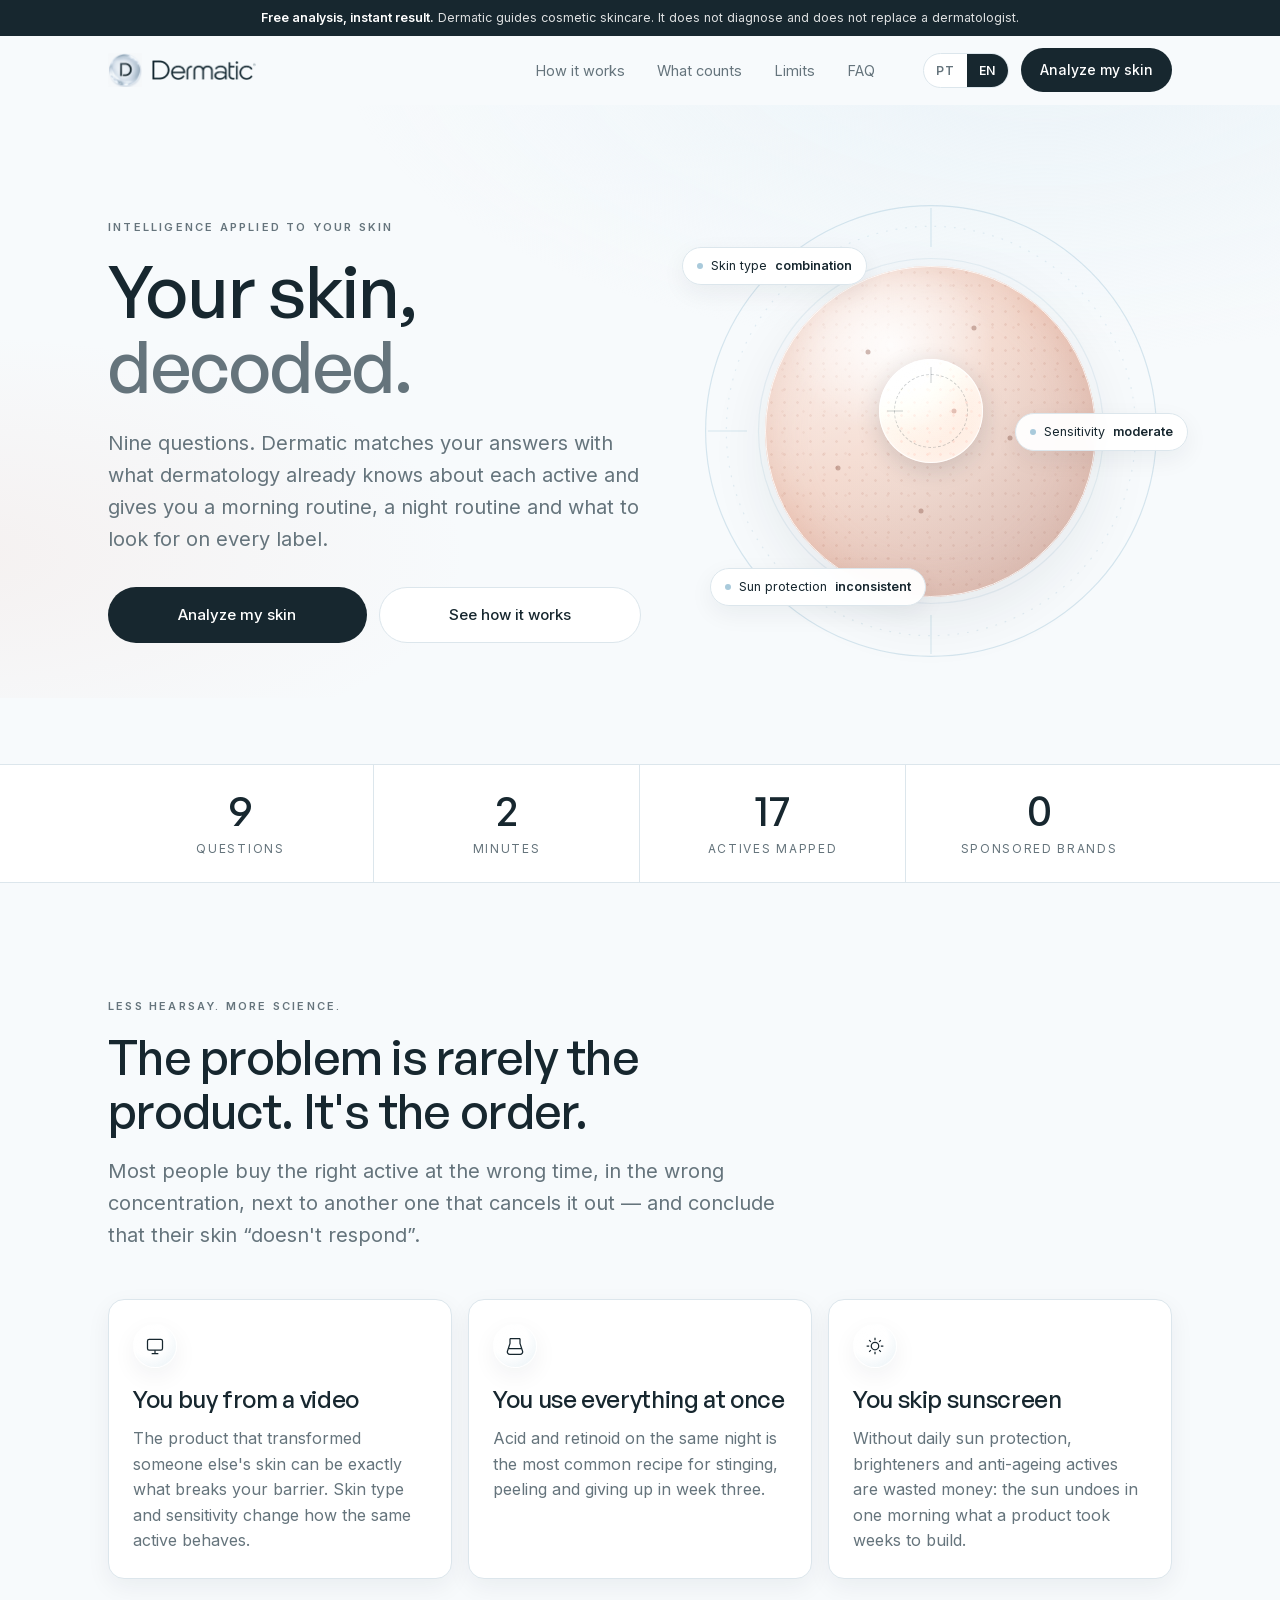
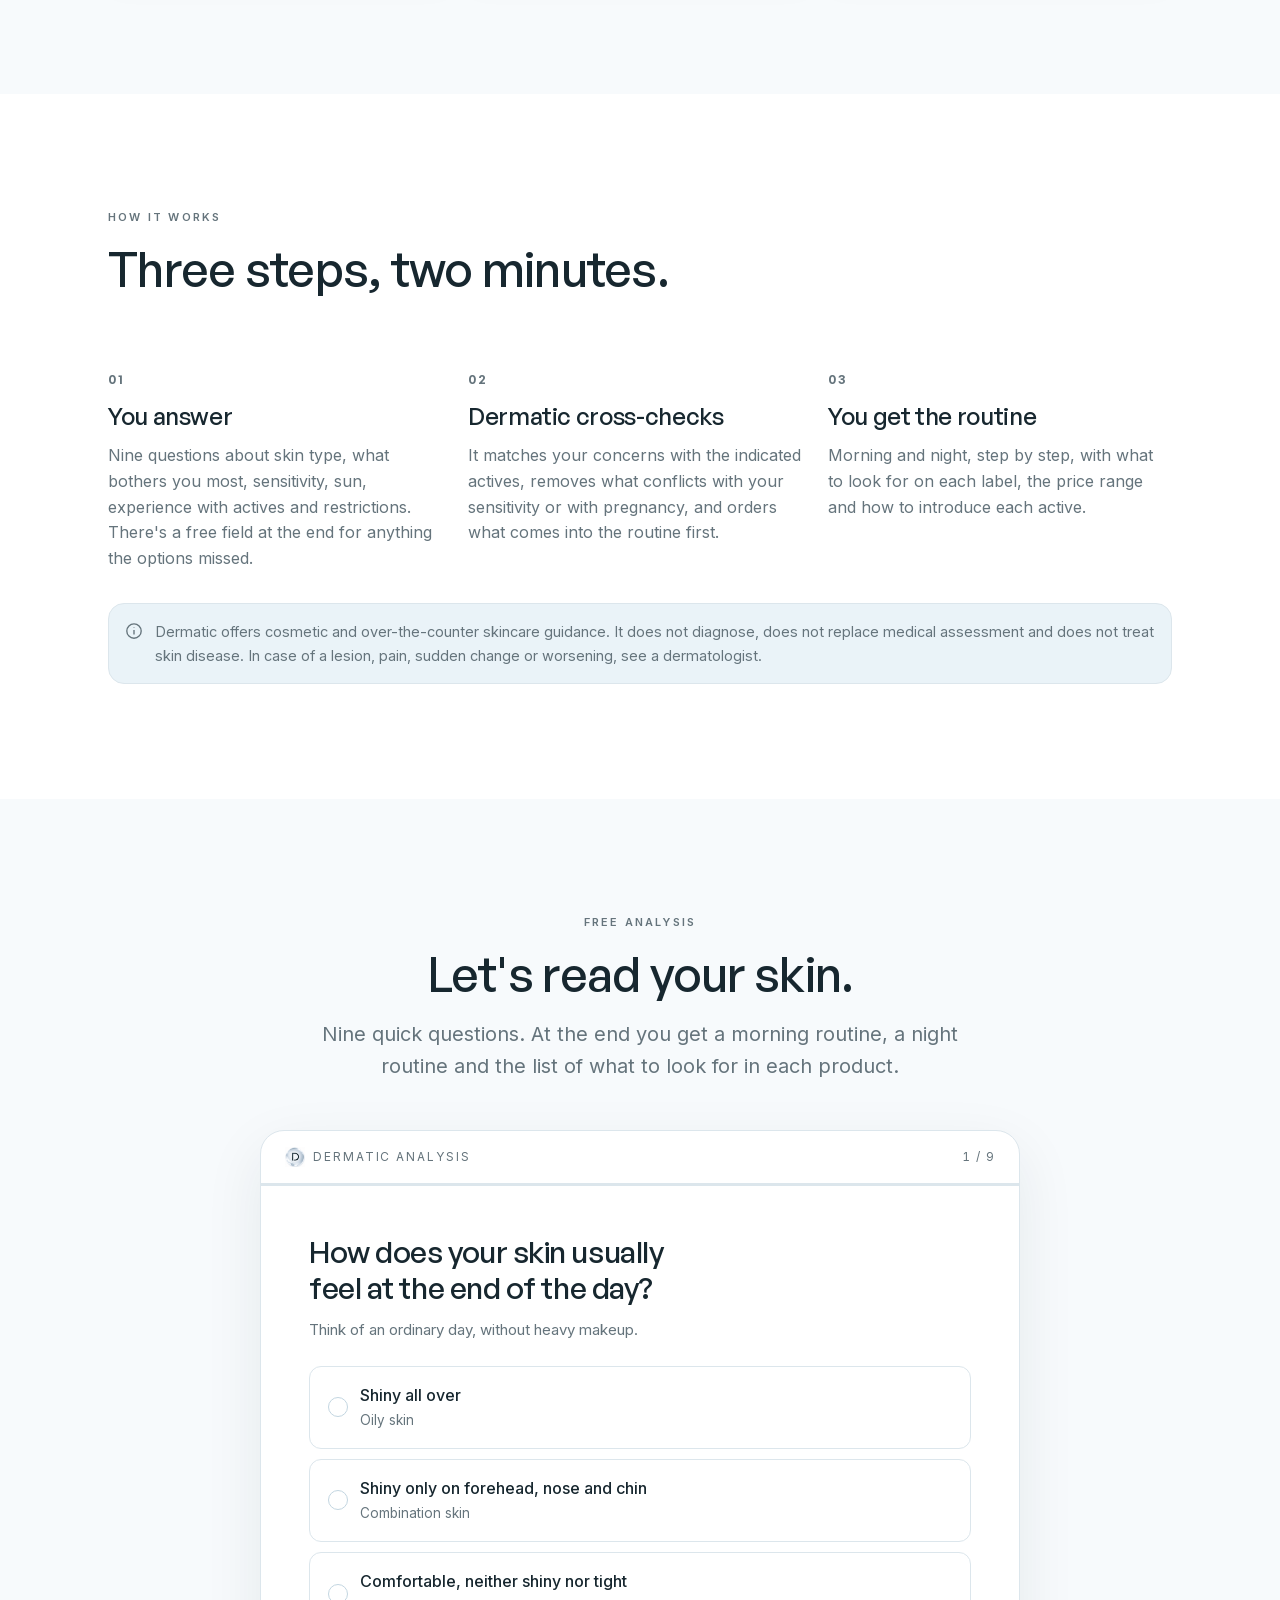
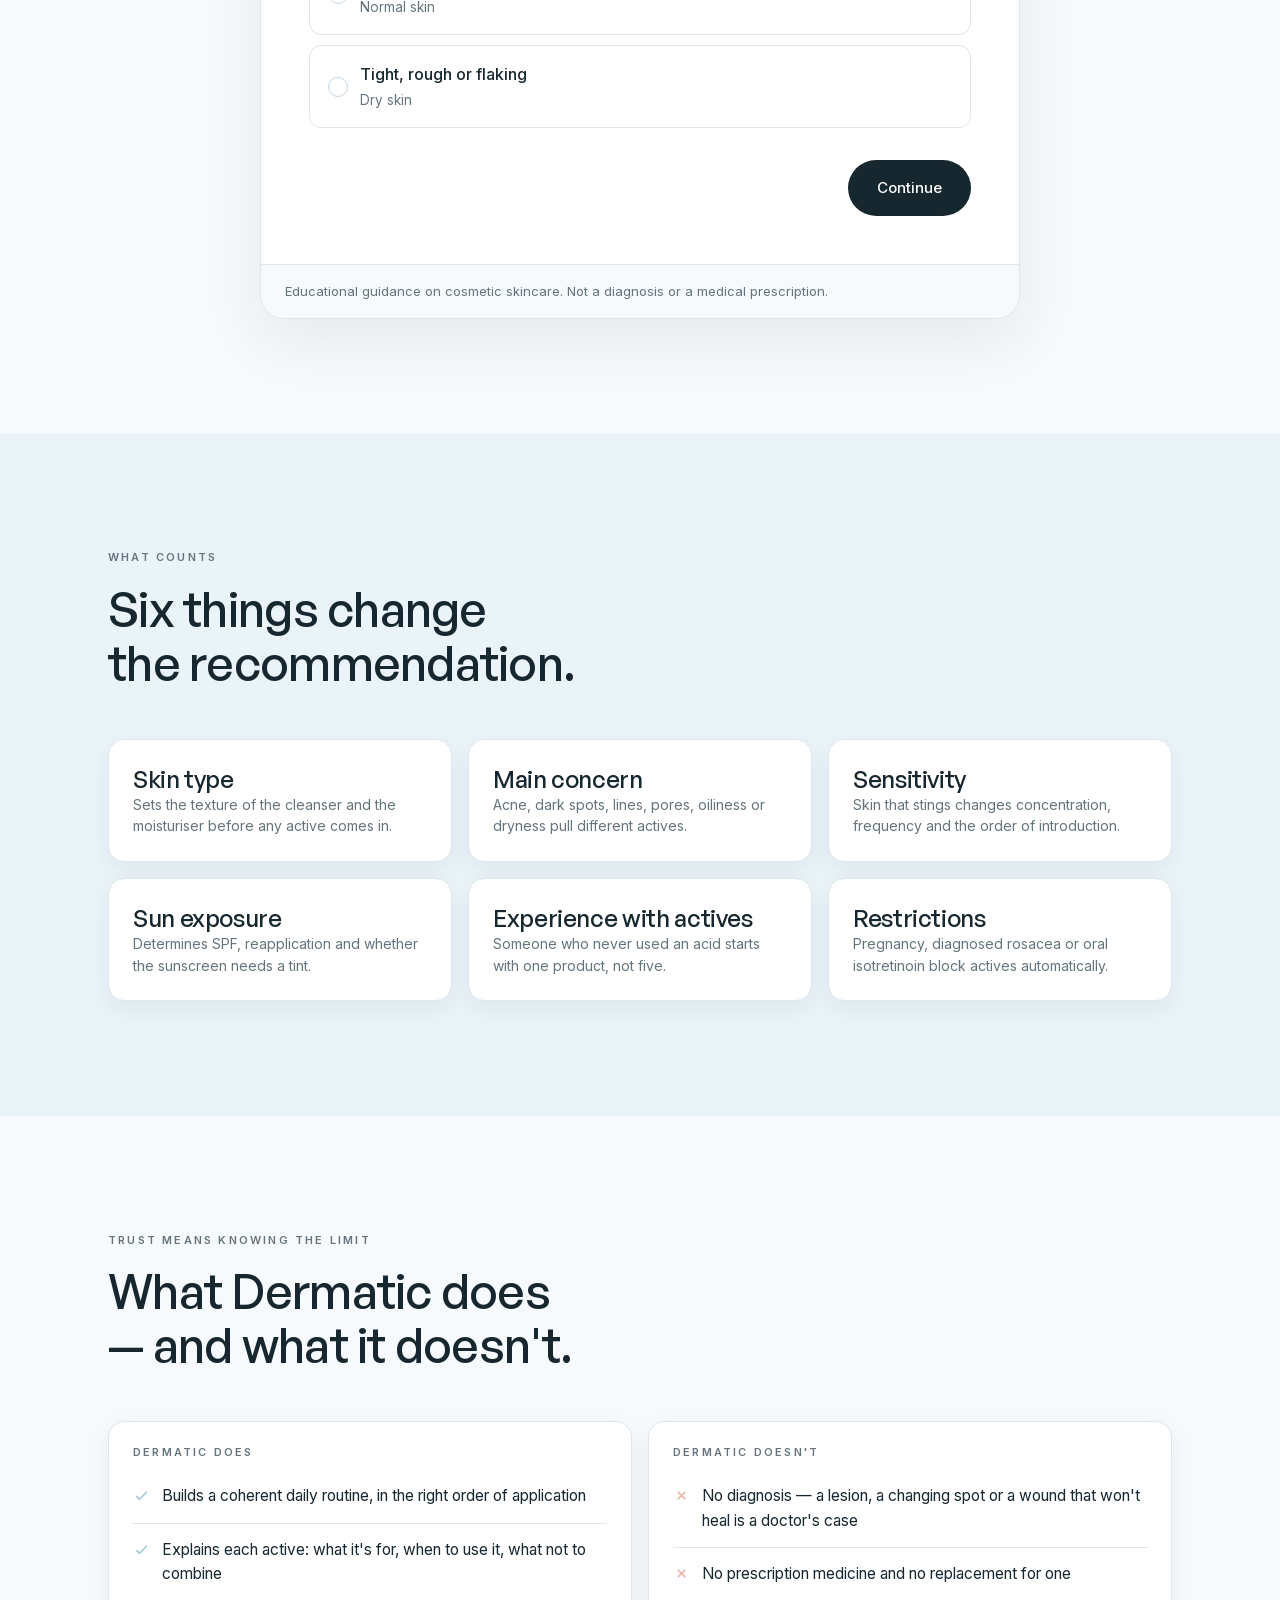
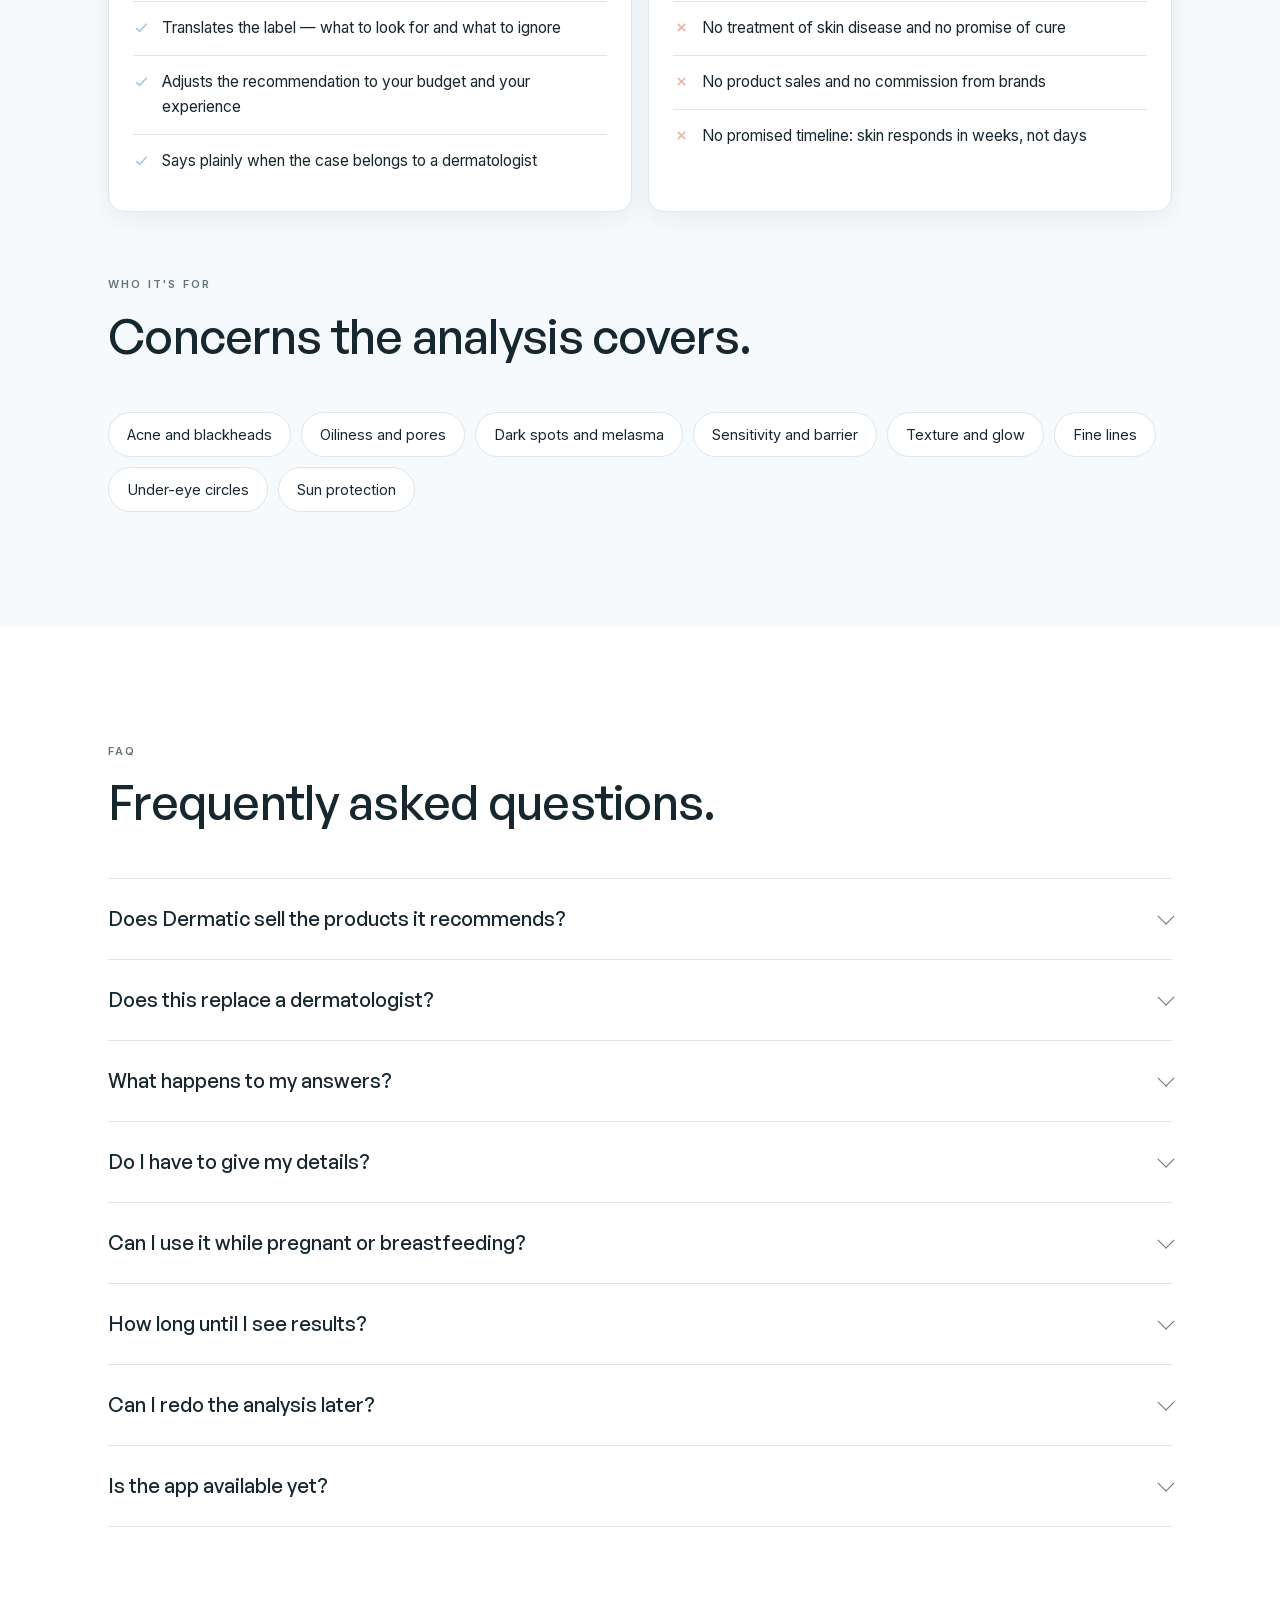
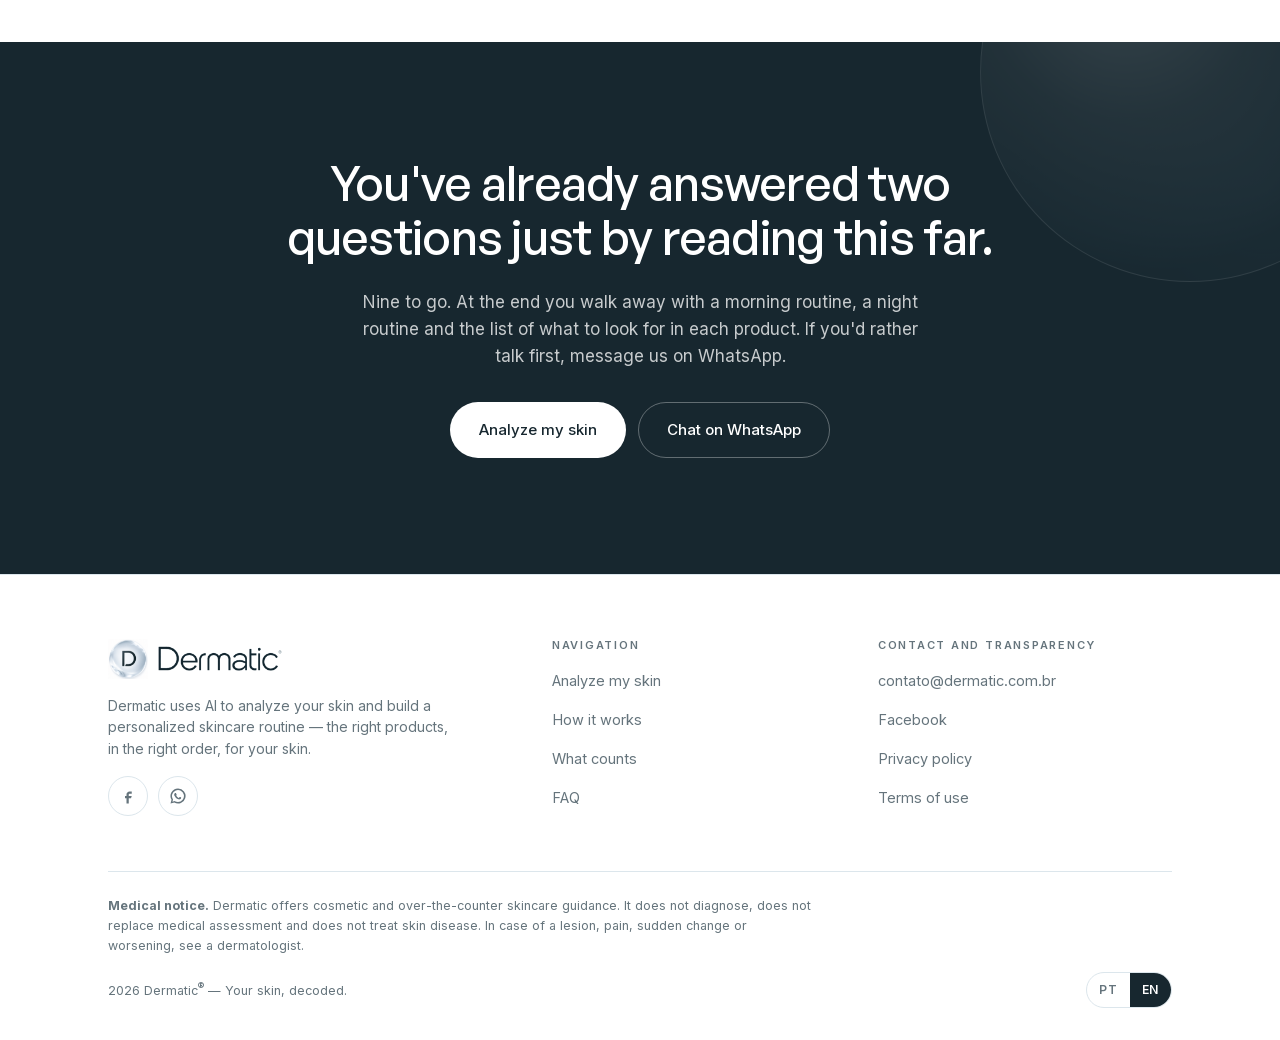
==== commit 9c449851: "Hero interativo e captura de contato antes do resultado - Substitui a foto do hero por uma amostra d" ====
--- a/index.html
+++ b/index.html
@@ -106,27 +106,35 @@
           <a class="btn btn-primary" href="#quiz" data-i18n="cta.analyze">Analisar minha pele</a>
           <a class="btn btn-ghost" href="#como-funciona" data-i18n="cta.how">Ver como funciona</a>
         </div>
-        <ul class="hero-seals">
-          <li><svg width="15" height="15" viewBox="0 0 16 16" fill="none" stroke="currentColor" stroke-width="1.5" aria-hidden="true"><path d="M3 8.5 6.2 11.5 13 4.5"/></svg><span data-i18n="hero.seal1">Sem cadastro</span></li>
-          <li><svg width="15" height="15" viewBox="0 0 16 16" fill="none" stroke="currentColor" stroke-width="1.5" aria-hidden="true"><path d="M3 8.5 6.2 11.5 13 4.5"/></svg><span data-i18n="hero.seal2">Sem e-mail</span></li>
-          <li><svg width="15" height="15" viewBox="0 0 16 16" fill="none" stroke="currentColor" stroke-width="1.5" aria-hidden="true"><path d="M3 8.5 6.2 11.5 13 4.5"/></svg><span data-i18n="hero.seal3">Suas respostas não saem do seu aparelho</span></li>
-        </ul>
-      </div>
-
-      <!-- visual: pele real dentro de um disco de vidro, com anéis de leitura -->
-      <div class="scan reveal" aria-hidden="true">
-        <svg class="scan-rings" viewBox="0 0 400 400" fill="none" stroke="currentColor">
-          <circle cx="200" cy="200" r="196" stroke-width="1" opacity=".5"/>
-          <circle cx="200" cy="200" r="172" stroke-width="1" opacity=".35" stroke-dasharray="2 8"/>
-          <circle cx="200" cy="200" r="150" stroke-width="1" opacity=".25"/>
-          <path d="M200 4v40M200 356v40M4 200h40M356 200h40" stroke-width="1" opacity=".45"/>
-        </svg>
-        <div class="scan-photo">
-          <img src="assets/img/hero-skin.jpg" width="620" height="620" alt="" fetchpriority="high" decoding="async">
-        </div>
-        <div class="scan-chip scan-chip--1"><span class="dot"></span><span data-i18n="hero.chip1">Tipo de pele</span> <b data-i18n="hero.chip1v">mista</b></div>
-        <div class="scan-chip scan-chip--2"><span class="dot"></span><span data-i18n="hero.chip2">Sensibilidade</span> <b data-i18n="hero.chip2v">moderada</b></div>
-        <div class="scan-chip scan-chip--3"><span class="dot"></span><span data-i18n="hero.chip3">Fotoproteção</span> <b data-i18n="hero.chip3v">irregular</b></div>
+      </div>
+
+      <!-- visual: amostra de pele sob leitura — construído em CSS/SVG, reage ao ponteiro -->
+      <div class="scan reveal" id="scan">
+        <div class="scan-stage">
+          <svg class="scan-rings" viewBox="0 0 400 400" fill="none" stroke="currentColor" aria-hidden="true">
+            <circle cx="200" cy="200" r="196" stroke-width="1" opacity=".45"/>
+            <circle cx="200" cy="200" r="178" stroke-width="1" opacity=".3" stroke-dasharray="1.5 7"/>
+            <circle cx="200" cy="200" r="150" stroke-width="1" opacity=".22"/>
+            <path d="M200 6v34M200 360v34M6 200h34M360 200h34" stroke-width="1" opacity=".4"/>
+            <path d="M148 148 132 132M252 148l16-16M148 252l-16 16M252 252l16 16" stroke-width="1" opacity=".25"/>
+          </svg>
+
+          <div class="skin" id="skin">
+            <span class="skin-sheen" aria-hidden="true"></span>
+            <span class="skin-mark" style="--x:31%;--y:26%"></span>
+            <span class="skin-mark" style="--x:63%;--y:19%"></span>
+            <span class="skin-mark" style="--x:74%;--y:52%"></span>
+            <span class="skin-mark" style="--x:22%;--y:61%"></span>
+            <span class="skin-mark" style="--x:47%;--y:74%"></span>
+            <span class="skin-mark" style="--x:57%;--y:44%"></span>
+            <span class="skin-lens" id="lens" aria-hidden="true"><i></i></span>
+          </div>
+        </div>
+
+        <p class="sr-only" data-i18n="hero.scanAlt">Ilustração de uma amostra de pele sob leitura, com tipo de pele mista, sensibilidade moderada e fotoproteção irregular.</p>
+        <div class="scan-chip scan-chip--1" data-depth="14" aria-hidden="true"><span class="dot"></span><span data-i18n="hero.chip1">Tipo de pele</span> <b data-i18n="hero.chip1v">mista</b></div>
+        <div class="scan-chip scan-chip--2" data-depth="22" aria-hidden="true"><span class="dot"></span><span data-i18n="hero.chip2">Sensibilidade</span> <b data-i18n="hero.chip2v">moderada</b></div>
+        <div class="scan-chip scan-chip--3" data-depth="18" aria-hidden="true"><span class="dot"></span><span data-i18n="hero.chip3">Fotoproteção</span> <b data-i18n="hero.chip3v">irregular</b></div>
       </div>
     </div>
   </section>
@@ -311,11 +319,11 @@
         </details>
         <details>
           <summary data-i18n="faq.q3">O que acontece com as minhas respostas?</summary>
-          <p class="answer" data-i18n="faq.a3">Ficam no seu aparelho. A análise é calculada dentro do próprio navegador: nada é enviado para servidor, nada é guardado em banco de dados e nada é usado para treinar modelo.</p>
-        </details>
-        <details>
-          <summary data-i18n="faq.q4">Preciso me cadastrar ou informar e-mail?</summary>
-          <p class="answer" data-i18n="faq.a4">Não. Sem cadastro, sem e-mail, sem senha. Você responde e o resultado aparece na hora.</p>
+          <p class="answer" data-i18n="faq.a3">A análise é calculada dentro do próprio navegador — as respostas sobre a sua pele não são enviadas para servidor nem usadas para treinar modelo. O que sai daqui é apenas o contato que você digita no fim, e só para a Dermatic falar com você.</p>
+        </details>
+        <details>
+          <summary data-i18n="faq.q4">Preciso informar meus dados?</summary>
+          <p class="answer" data-i18n="faq.a4">Nome e e-mail, no último passo, para a gente enviar a sua rotina e poder responder suas dúvidas. Não pedimos senha, não criamos conta e você pode pedir a exclusão dos seus dados quando quiser.</p>
         </details>
         <details>
           <summary data-i18n="faq.q5">Posso usar se estiver grávida ou amamentando?</summary>
--- a/assets/css/styles.css
+++ b/assets/css/styles.css
@@ -122,7 +122,7 @@
    -------------------------------------------------------------------------- */
 .btn{
   display:inline-flex;align-items:center;justify-content:center;gap:10px;
-  padding:15px 28px;border-radius:var(--radius-pill);font-size:15px;font-weight:500;
+  padding:15px 28px;border-radius:var(--radius-pill);font-size:15px;font-weight:500;white-space:nowrap;
   border:1px solid transparent;text-align:center;
   transition:background var(--t-micro) var(--ease),color var(--t-micro) var(--ease),
              border-color var(--t-micro) var(--ease),transform var(--t-micro) var(--ease);
@@ -172,7 +172,7 @@
 
 .header .btn-header{display:none}
 @media (min-width:760px){ .header .btn-header{display:inline-flex} }
-@media (min-width:900px){ .nav{display:flex} }
+@media (min-width:1060px){ .nav{display:flex} }
 
 /* --------------------------------------------------------------------------
    6. SEÇÕES E SUPERFÍCIES
@@ -233,31 +233,112 @@
 .hero-seals li{display:flex;align-items:center;gap:8px}
 .hero-seals svg{color:var(--color-clinical)}
 
-/* visual: foto em disco de vidro + anéis de leitura + chips */
-.scan{position:relative;aspect-ratio:1;max-width:min(78vw,460px);margin:0 auto;width:100%}
-.scan-photo{
-  position:absolute;inset:12%;border-radius:50%;overflow:hidden;
-  box-shadow:var(--shadow-2);
-}
-.scan-photo img{width:100%;height:100%;object-fit:cover}
-.scan-photo::after{
+/* visual do hero: amostra de pele sob leitura.
+   Tudo em CSS/SVG — nenhuma foto. O conjunto reage ao ponteiro:
+   o disco inclina, o brilho acompanha a luz, a lente de leitura segue o cursor
+   e os chips deslocam em profundidades diferentes. Sem ponteiro, a lente
+   deriva sozinha, no ritmo de "glass float" do brand guide (4–8 s). */
+.scan{
+  position:relative;aspect-ratio:1;max-width:min(78vw,460px);margin:0 auto;width:100%;
+  --px:0;--py:0;      /* ponteiro normalizado, -1 a 1 */
+  --lx:50%;--ly:44%;  /* posição da lente */
+}
+.scan-stage{position:absolute;inset:0;perspective:900px}
+.scan-rings{
+  position:absolute;inset:0;width:100%;height:100%;color:var(--color-clinical);
+  transform:rotateX(calc(var(--py) * -3deg)) rotateY(calc(var(--px) * 3deg));
+  transition:transform 420ms var(--ease);
+}
+.skin{
+  position:absolute;inset:14%;border-radius:50%;overflow:hidden;isolation:isolate;
+  background:
+    radial-gradient(120% 120% at 30% 24%, #FBEDE7 0%, #F3D9CE 38%, #E8B8A8 74%, #DCA491 100%);
+  box-shadow:var(--shadow-2), inset 0 0 40px rgba(220,164,145,.45);
+  transform:rotateX(calc(var(--py) * -6deg)) rotateY(calc(var(--px) * 6deg));
+  transition:transform 420ms var(--ease);
+  cursor:crosshair;
+}
+/* textura de poro, discreta */
+.skin::before{
+  content:"";position:absolute;inset:0;opacity:.5;mix-blend-mode:multiply;
+  background-image:
+    radial-gradient(rgba(198,140,121,.30) 1px, transparent 1.6px),
+    radial-gradient(rgba(198,140,121,.18) 1px, transparent 1.6px);
+  background-size:13px 13px, 21px 21px;
+  background-position:0 0, 7px 9px;
+}
+/* reflexo de vidro: branco/azul, nunca cromado */
+.skin-sheen{
+  position:absolute;inset:0;pointer-events:none;
+  background:
+    radial-gradient(50% 42% at calc(38% + var(--px) * 14%) calc(24% + var(--py) * 12%), rgba(255,255,255,.85) 0%, rgba(255,255,255,0) 62%),
+    linear-gradient(140deg, rgba(255,255,255,.34) 0%, rgba(255,255,255,0) 44%, rgba(169,202,219,.26) 100%);
+  transition:background 300ms var(--ease);
+}
+.skin::after{
   content:"";position:absolute;inset:0;border-radius:50%;
-  background:linear-gradient(140deg,rgba(255,255,255,.42),rgba(255,255,255,0) 46%,rgba(169,202,219,.2));
-  border:1px solid rgba(255,255,255,.75);
-}
-.scan-rings{position:absolute;inset:0;width:100%;height:100%;color:var(--color-clinical)}
+  border:1px solid rgba(255,255,255,.8);pointer-events:none;
+}
+/* marcas na pele — acendem quando a lente passa por cima */
+.skin-mark{
+  position:absolute;left:var(--x);top:var(--y);width:5px;height:5px;border-radius:50%;
+  background:rgba(140,92,76,.42);transform:translate(-50%,-50%);pointer-events:none;
+  transition:background var(--t-micro) var(--ease),box-shadow var(--t-micro) var(--ease),transform var(--t-micro) var(--ease);
+}
+.skin-mark.is-read{
+  background:var(--color-graphite);transform:translate(-50%,-50%) scale(1.5);
+  box-shadow:0 0 0 4px rgba(255,255,255,.55);
+}
+/* lente de leitura */
+.skin-lens{
+  position:absolute;left:var(--lx);top:var(--ly);width:104px;height:104px;margin:-52px 0 0 -52px;
+  border-radius:50%;pointer-events:none;
+  border:1px solid rgba(255,255,255,.9);
+  box-shadow:0 6px 24px rgba(23,39,47,.16), inset 0 0 22px rgba(255,255,255,.5);
+  background:radial-gradient(circle at 38% 32%, rgba(255,255,255,.5) 0%, rgba(255,255,255,.08) 55%, rgba(255,255,255,0) 70%);
+  backdrop-filter:brightness(1.06) saturate(1.12) contrast(1.06);
+  -webkit-backdrop-filter:brightness(1.06) saturate(1.12) contrast(1.06);
+  transition:left 220ms var(--ease),top 220ms var(--ease),width 220ms var(--ease),height 220ms var(--ease);
+}
+.skin-lens i{
+  position:absolute;inset:14px;border-radius:50%;
+  border:1px dashed rgba(23,39,47,.22);
+}
+.skin-lens i::before,.skin-lens i::after{
+  content:"";position:absolute;background:rgba(23,39,47,.22);
+}
+.skin-lens i::before{left:50%;top:-8px;width:1px;height:16px;transform:translateX(-50%)}
+.skin-lens i::after{top:50%;left:-8px;height:1px;width:16px;transform:translateY(-50%)}
+.scan.is-live .skin-lens{transition:left 90ms linear,top 90ms linear}
+.scan:not(.is-live) .skin-lens{animation:drift 7s var(--ease) infinite}
+@keyframes drift{
+  0%,100%{left:44%;top:38%}
+  25%{left:62%;top:52%}
+  50%{left:52%;top:66%}
+  75%{left:36%;top:54%}
+}
+
 .scan-chip{
   position:absolute;display:flex;align-items:center;gap:8px;white-space:nowrap;
-  background:rgba(255,255,255,.92);border:1px solid var(--color-line);
+  background:rgba(255,255,255,.94);border:1px solid var(--color-line);
   border-radius:var(--radius-pill);padding:8px 14px;font-size:12.5px;
   box-shadow:var(--shadow-1);backdrop-filter:blur(10px);
+  transform:translate3d(calc(var(--px) * var(--depth,16) * 1px), calc(var(--py) * var(--depth,16) * 1px), 0);
+  transition:transform 380ms var(--ease),border-color var(--t-micro) var(--ease);
 }
 .scan-chip b{font-weight:600;font-size:12.5px}
 .scan-chip .dot{width:6px;height:6px;border-radius:50%;background:var(--color-clinical);flex:none}
-.scan-chip--1{top:12%;left:-4%}
+.scan-chip--1{top:10%;left:-4%}
 .scan-chip--2{top:46%;right:-6%}
 .scan-chip--3{bottom:12%;left:2%}
-@media (max-width:520px){ .scan-chip{font-size:11.5px;padding:6px 11px} }
+.scan-chip.is-near{border-color:var(--color-graphite)}
+.scan-chip.is-near .dot{background:var(--color-graphite)}
+@media (max-width:520px){ .scan-chip{font-size:11.5px;padding:6px 11px} .skin-lens{width:80px;height:80px;margin:-40px 0 0 -40px} }
+
+@media (prefers-reduced-motion:reduce){
+  .skin,.scan-rings,.scan-chip{transform:none}
+  .scan:not(.is-live) .skin-lens{animation:none}
+}
 
 /* faixa de números honestos (sem métrica inventada) */
 .facts{border-top:1px solid var(--color-line);border-bottom:1px solid var(--color-line);background:var(--color-white)}
@@ -339,6 +420,36 @@
 .quiz-back{font-size:14px;color:var(--color-cool);padding:10px 4px}
 .quiz-back:hover{color:var(--color-graphite)}
 .quiz-foot{padding:var(--space-4) var(--space-5);border-top:1px solid var(--color-line);background:var(--color-ice);font-size:13px;color:var(--color-cool)}
+
+/* passo de contato — antes do resultado */
+.lead{display:grid;gap:var(--space-4)}
+@media (min-width:640px){ .lead .row-2{display:grid;grid-template-columns:1fr 1fr;gap:var(--space-4)} }
+.field label{display:block;font-size:13px;font-weight:500;margin-bottom:8px}
+.field label span{color:var(--color-cool);font-weight:400}
+.field input{
+  width:100%;padding:14px 16px;border:1px solid var(--color-line);border-radius:var(--radius-input);
+  background:var(--color-white);transition:border-color var(--t-micro) var(--ease);
+}
+.field input:hover{border-color:var(--color-line-strong)}
+.field input:focus{outline:2px solid var(--color-clinical);outline-offset:0;border-color:var(--color-clinical)}
+.field input[aria-invalid="true"]{border-color:#B4604A}
+.field .err{display:none;margin-top:6px;font-size:13px;color:#8F4634}
+.field.is-bad .err{display:block}
+.field label.consent-line{display:flex;gap:12px;align-items:flex-start;font-size:14px;color:var(--color-text-soft);line-height:1.5}
+.consent-line input{
+  appearance:none;-webkit-appearance:none;flex:none;width:20px;height:20px;margin-top:1px;
+  border:1px solid var(--color-line-strong);border-radius:6px;background:var(--color-white);
+  display:grid;place-items:center;cursor:pointer;transition:background var(--t-micro) var(--ease),border-color var(--t-micro) var(--ease);
+}
+.consent-line input::after{
+  content:"";width:10px;height:6px;border-left:2px solid #fff;border-bottom:2px solid #fff;
+  transform:rotate(-45deg) translateY(-1px);opacity:0;transition:opacity var(--t-micro) var(--ease);
+}
+.consent-line input:checked{background:var(--color-graphite);border-color:var(--color-graphite)}
+.consent-line input:checked::after{opacity:1}
+.consent-line input:focus-visible{outline:2px solid var(--color-graphite);outline-offset:3px}
+.consent-line a{text-decoration:underline;text-underline-offset:2px}
+.lead-note{font-size:13px;color:var(--color-cool)}
 
 /* estado "analisando" */
 .thinking{display:flex;flex-direction:column;align-items:center;text-align:center;gap:var(--space-4);padding:var(--space-7) 0}
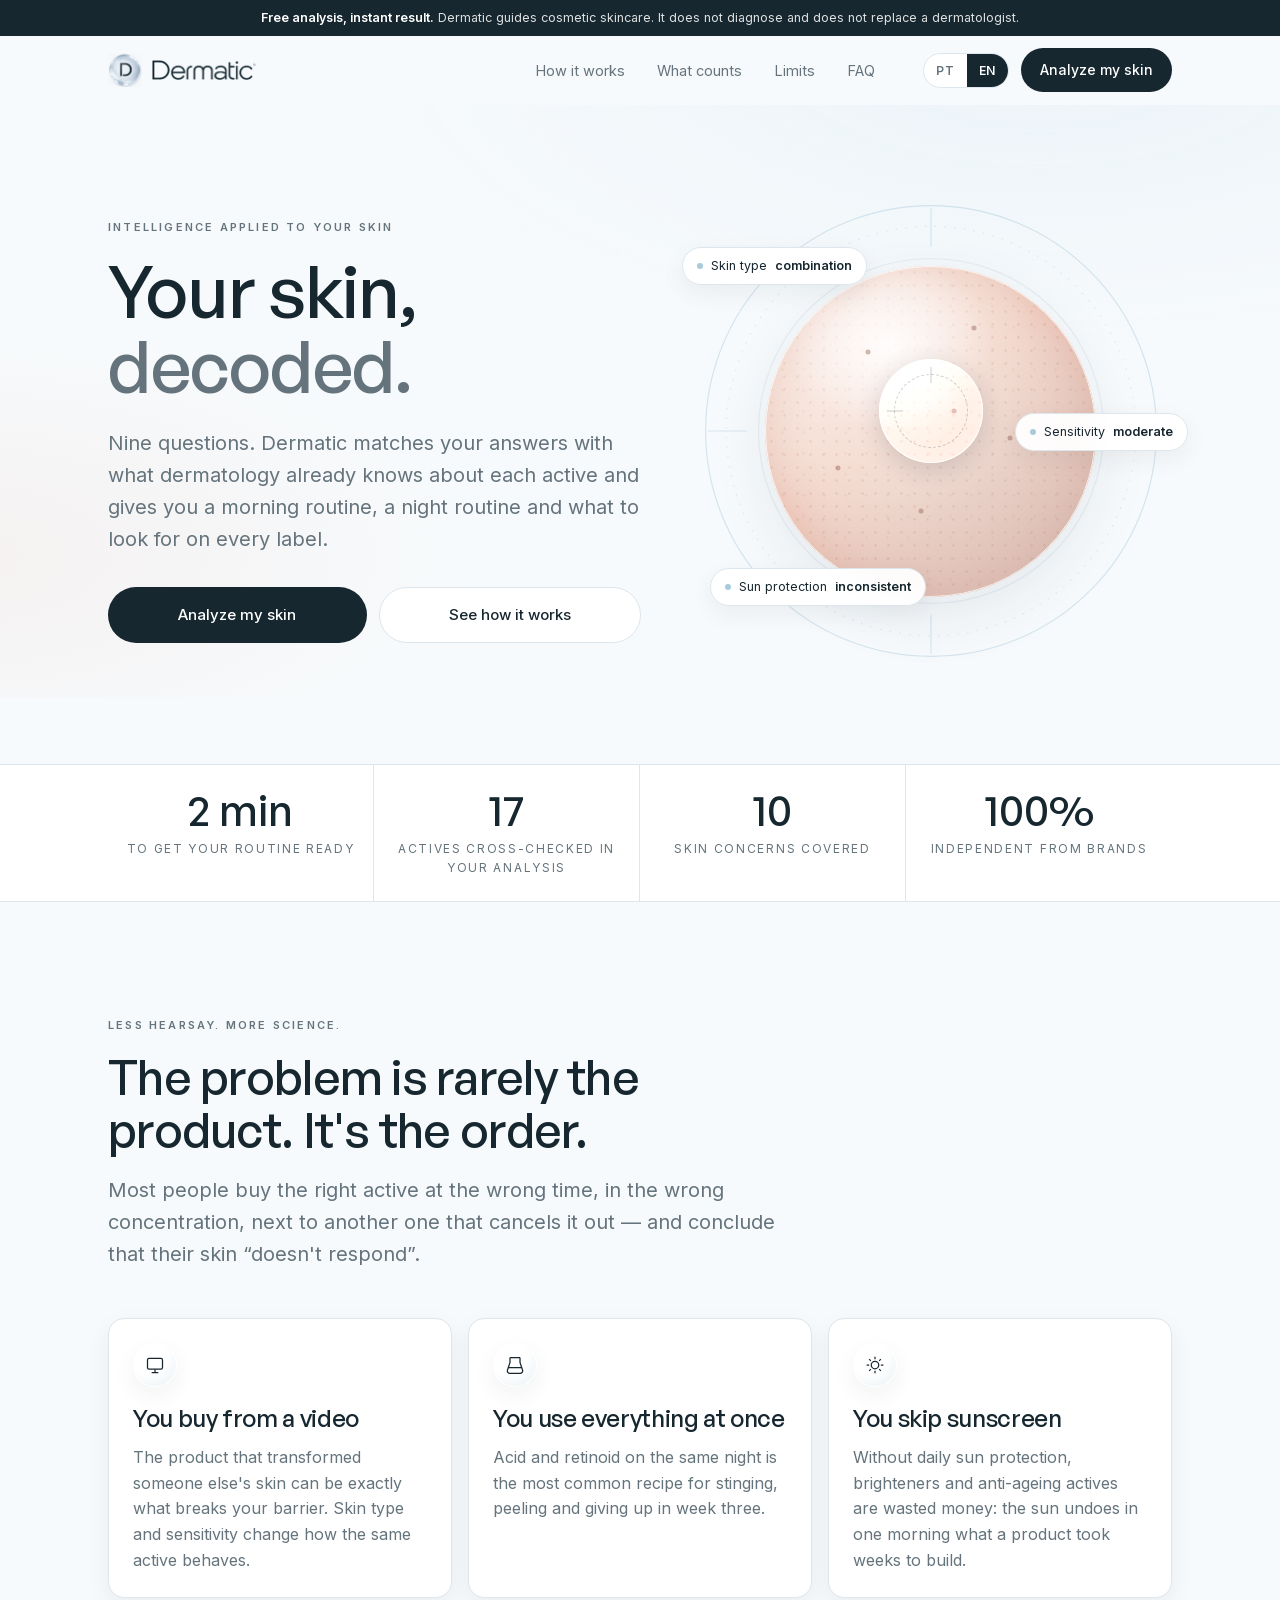
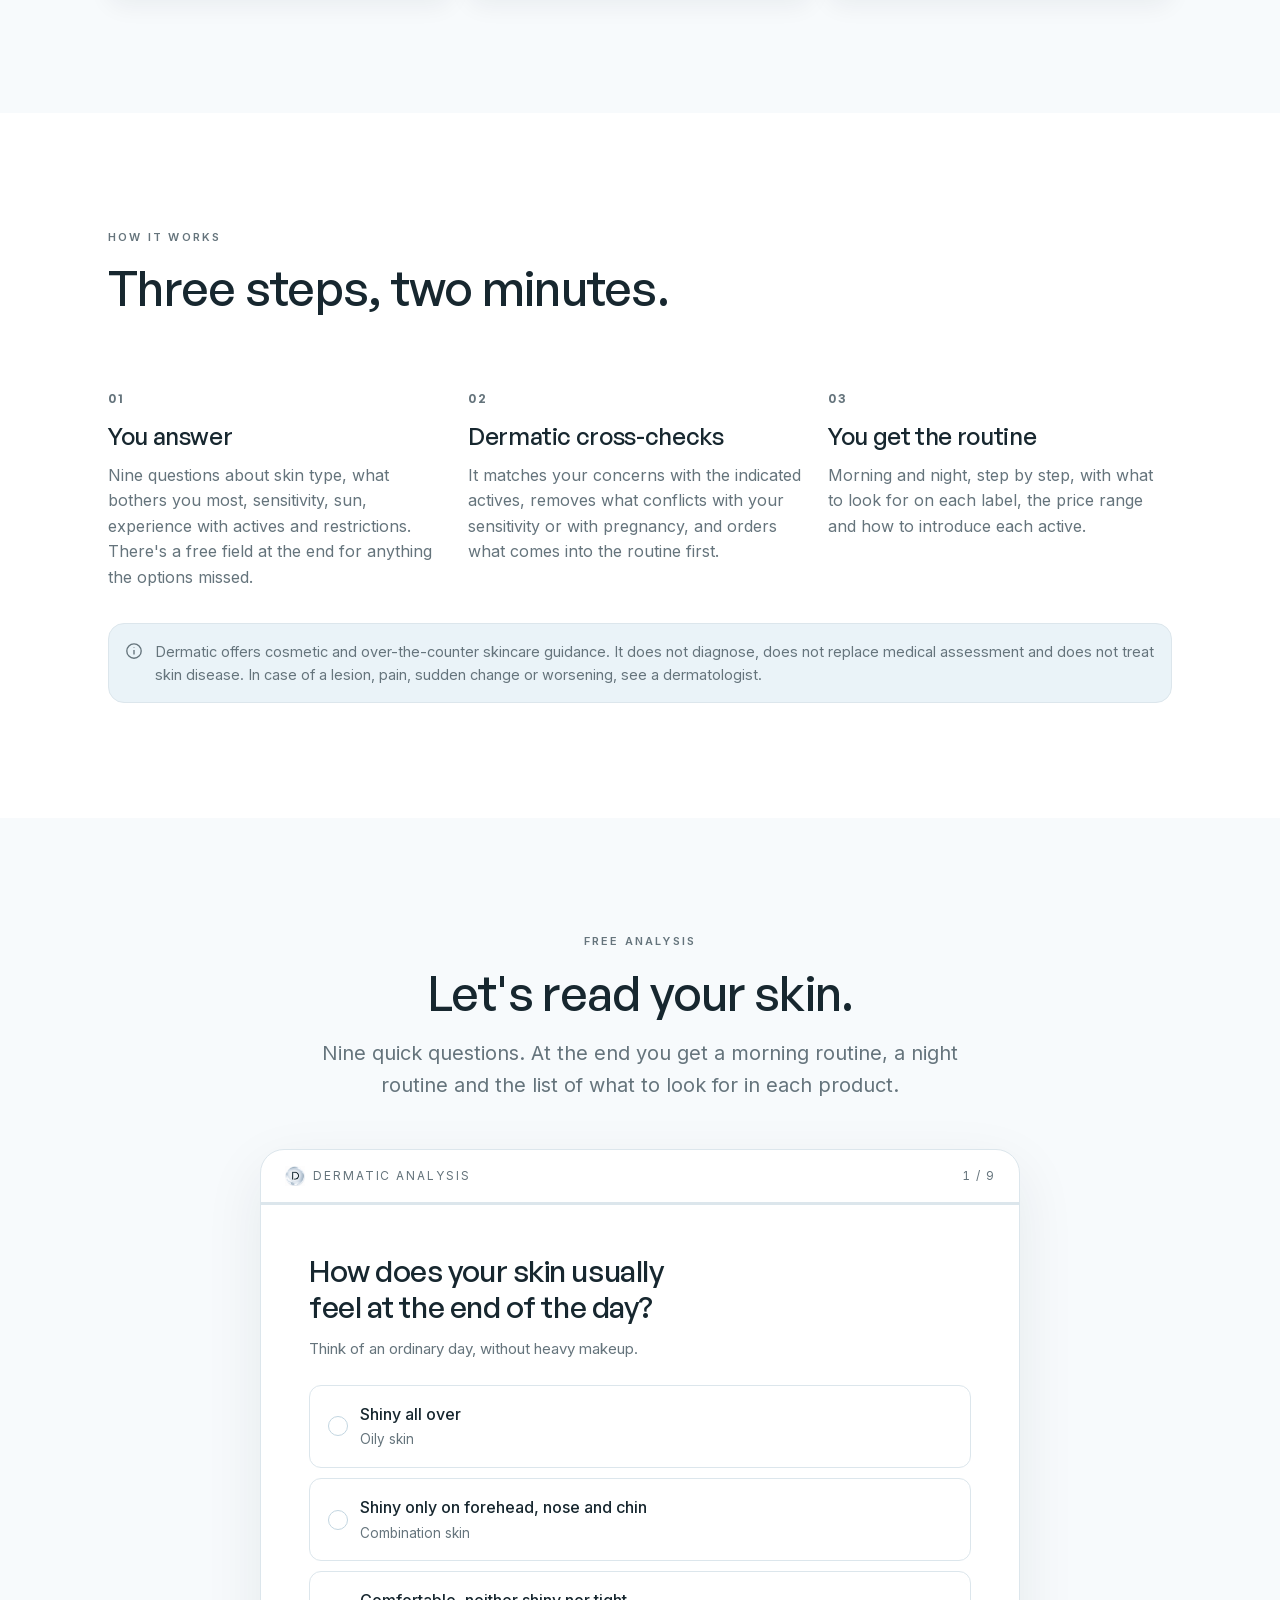
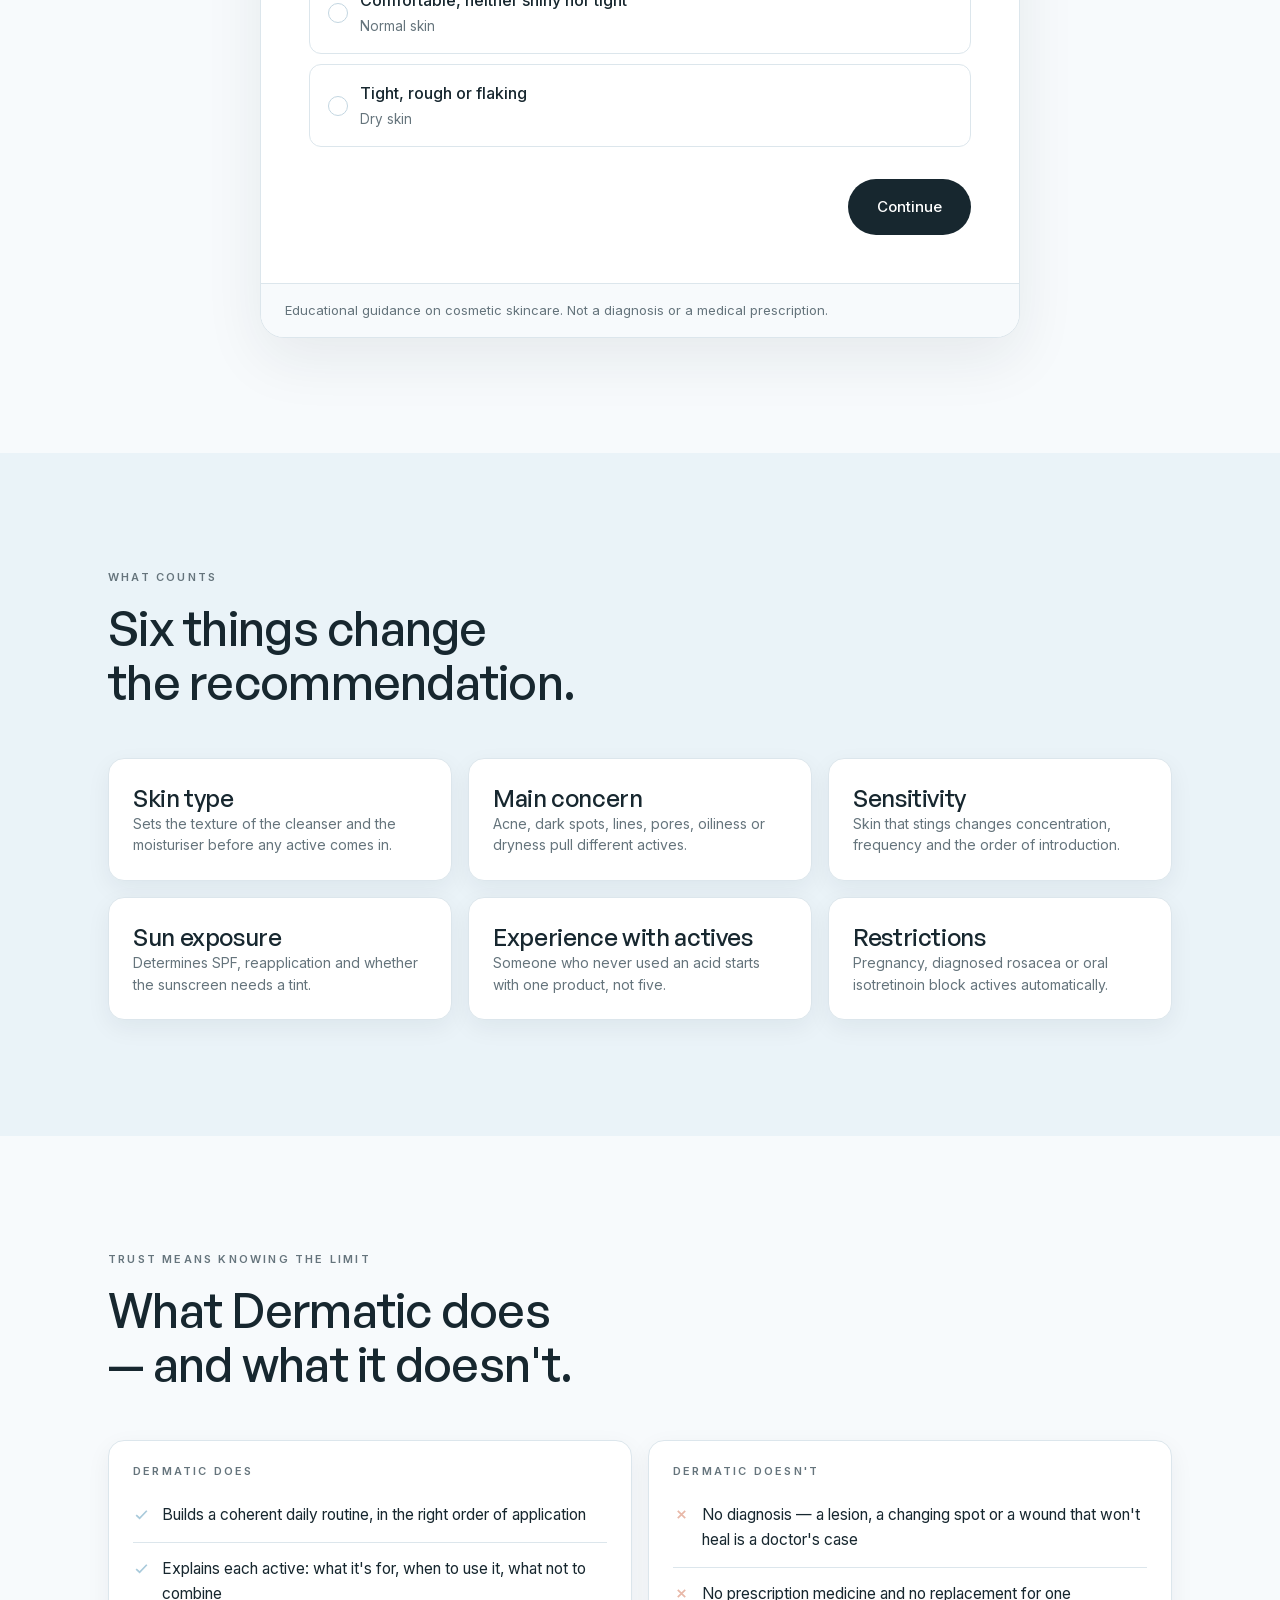
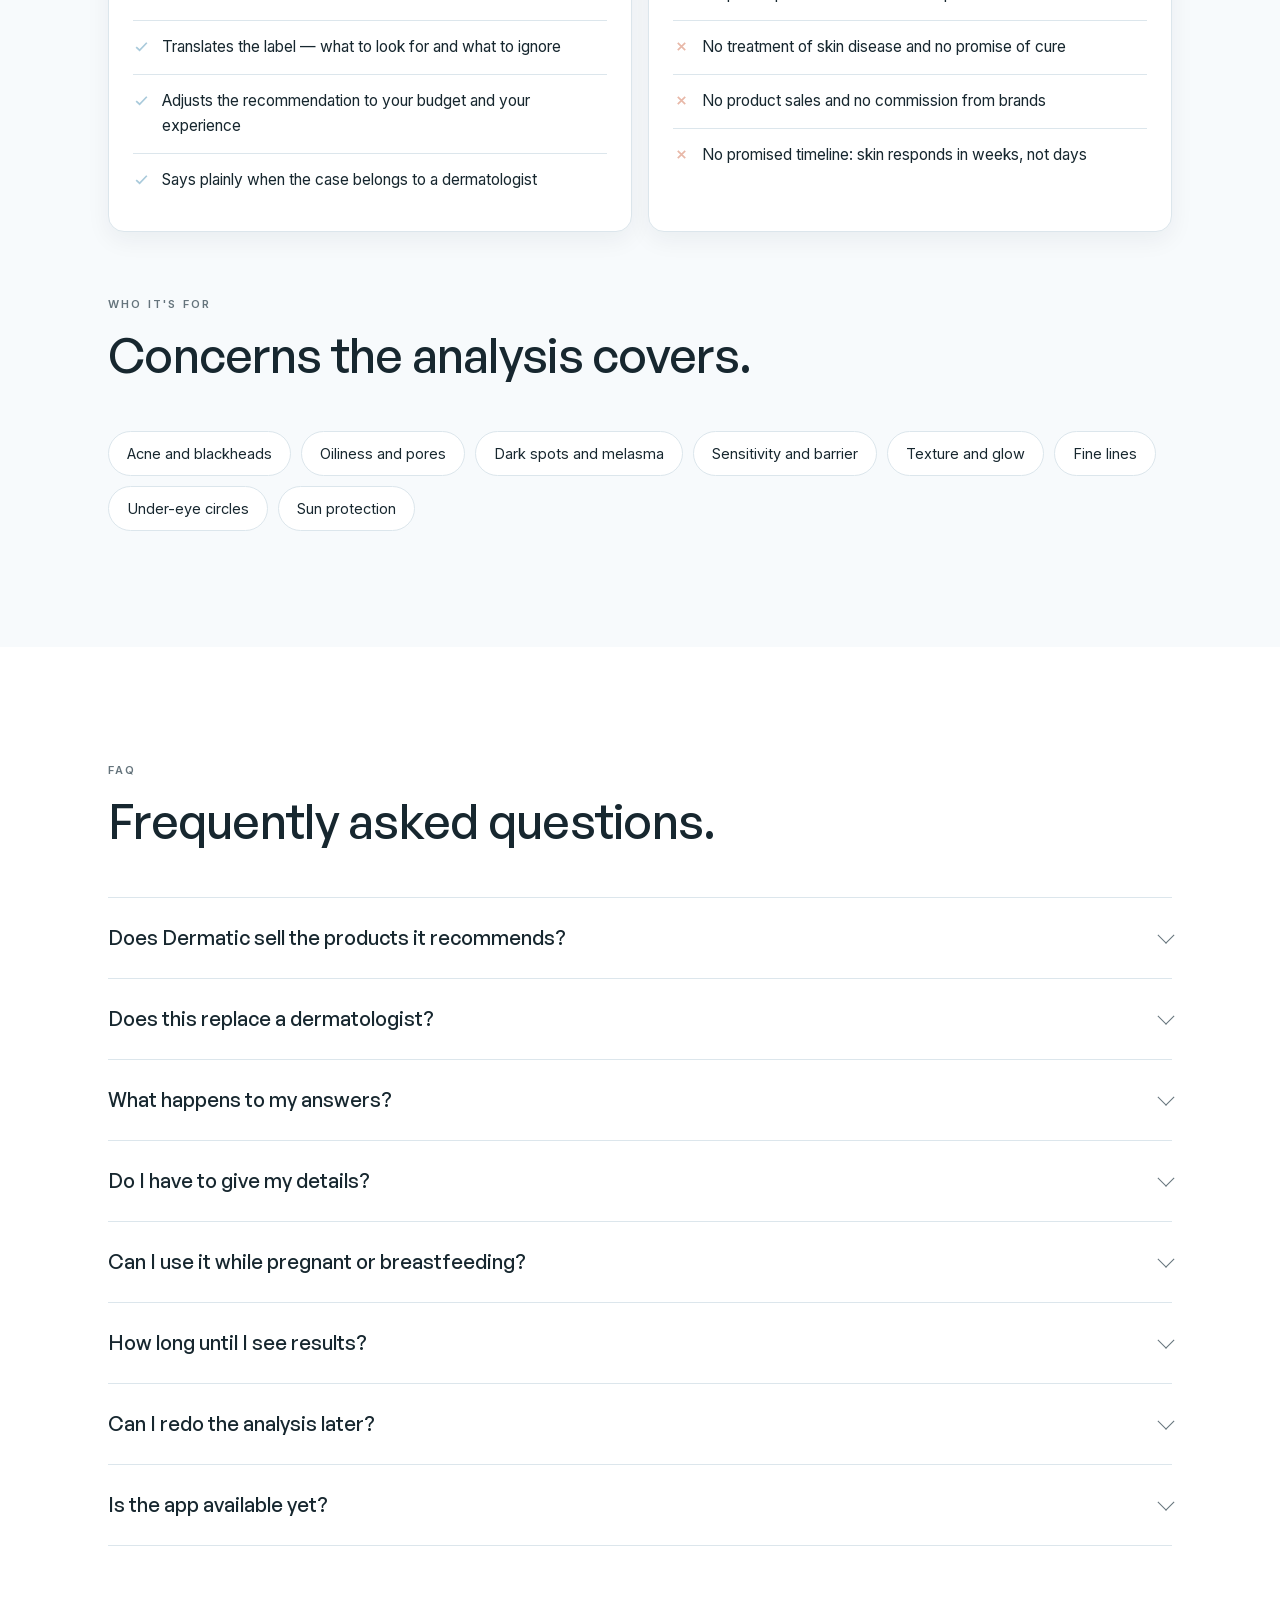
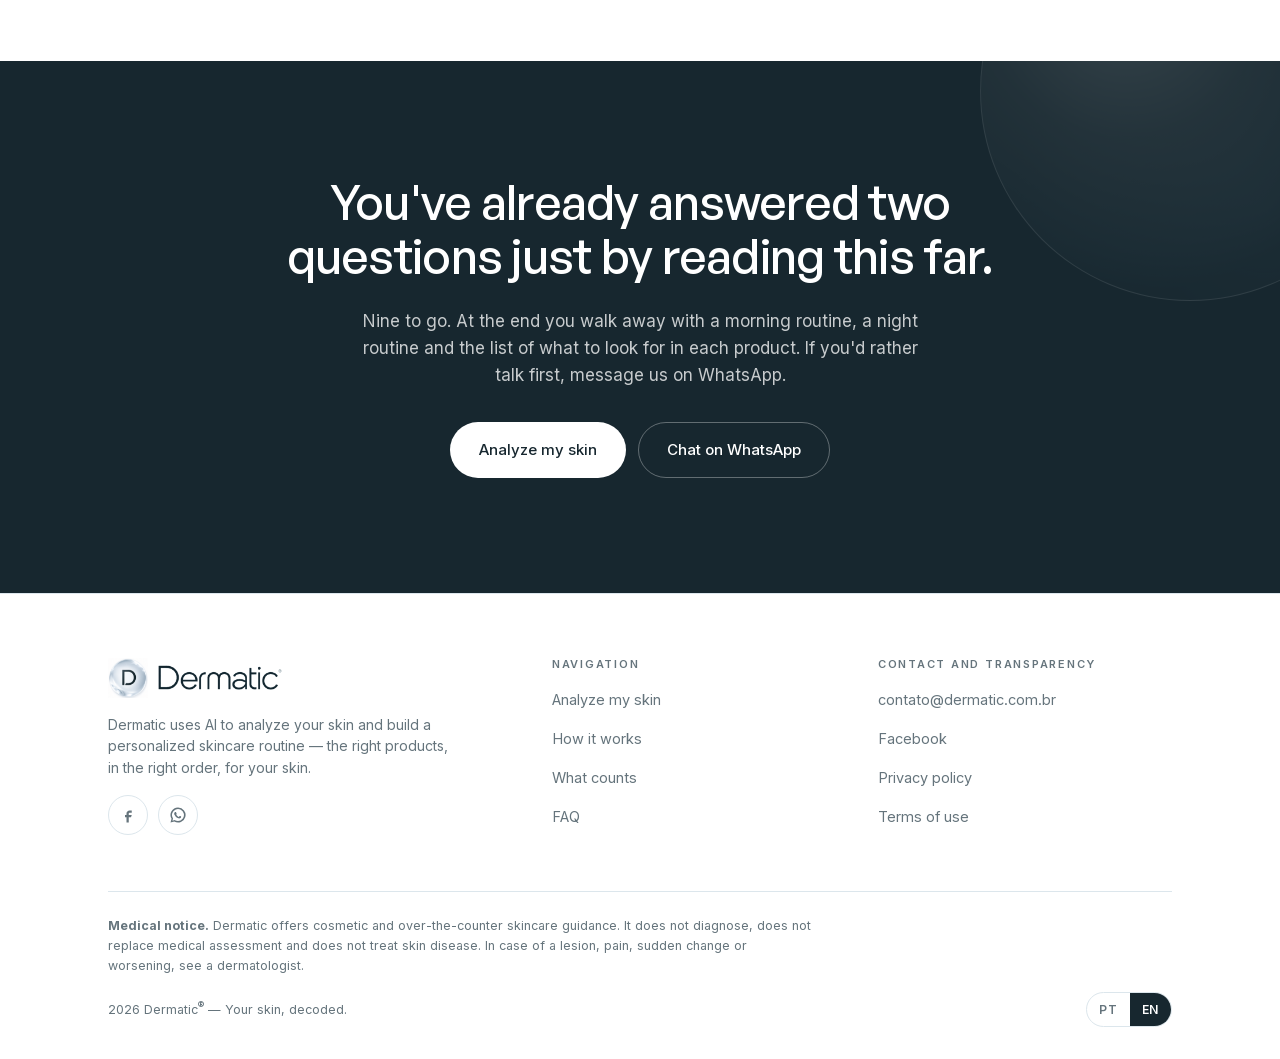
==== commit bbe83cba: "Reescreve a faixa de números para vender melhor, sem inventar dado Sai "9 perguntas" e "0 marcas pat" ====
--- a/index.html
+++ b/index.html
@@ -11,7 +11,7 @@
      ========================================================================== -->
 
 <title>Dermatic — a IA que analisa sua pele e monta a rotina certa</title>
-<meta name="description" content="Responda 9 perguntas e a Dermatic monta uma rotina de skincare personalizada: os ativos certos, na ordem certa, com o que procurar no rótulo. Grátis, sem cadastro.">
+<meta name="description" content="Responda 9 perguntas e a Dermatic monta uma rotina de skincare personalizada: os ativos certos, na ordem certa, com o que procurar no rótulo. Grátis, em dois minutos.">
 <link rel="canonical" href="https://dermatic.com.br/">
 <link rel="alternate" hreflang="pt-BR" href="https://dermatic.com.br/">
 <link rel="alternate" hreflang="en" href="https://dermatic.com.br/?lang=en">
@@ -142,10 +142,10 @@
   <!-- números honestos: só o que é verdade hoje -->
   <div class="facts">
     <div class="wrap facts-in">
-      <div class="fact"><b>9</b><span data-i18n="facts.q">perguntas</span></div>
-      <div class="fact"><b>2</b><span data-i18n="facts.min">minutos</span></div>
-      <div class="fact"><b>17</b><span data-i18n="facts.actives">ativos mapeados</span></div>
-      <div class="fact"><b>0</b><span data-i18n="facts.brands">marcas patrocinadas</span></div>
+      <div class="fact"><b>2 min</b><span data-i18n="facts.l1">para a sua rotina ficar pronta</span></div>
+      <div class="fact"><b>17</b><span data-i18n="facts.l2">ativos cruzados na sua análise</span></div>
+      <div class="fact"><b>10</b><span data-i18n="facts.l3">preocupações de pele cobertas</span></div>
+      <div class="fact"><b>100%</b><span data-i18n="facts.l4">independente de marcas</span></div>
     </div>
   </div>
 
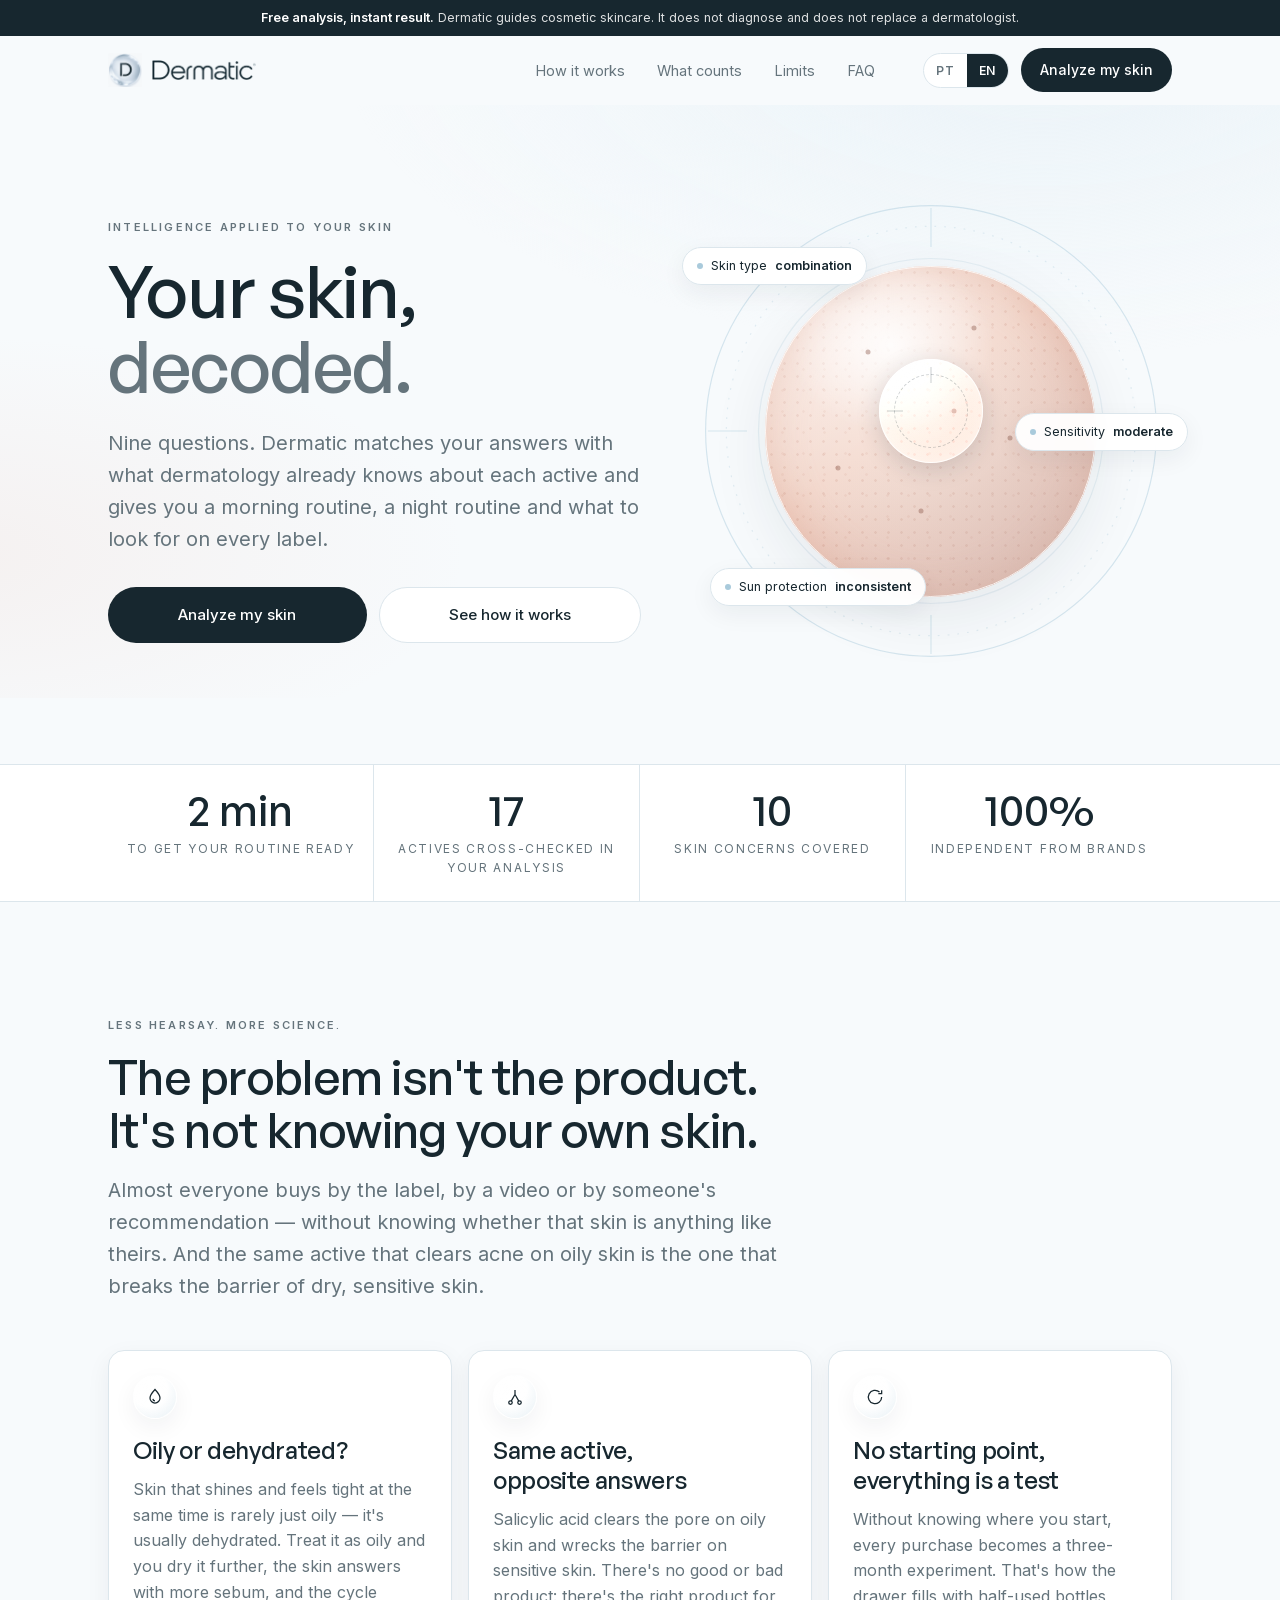
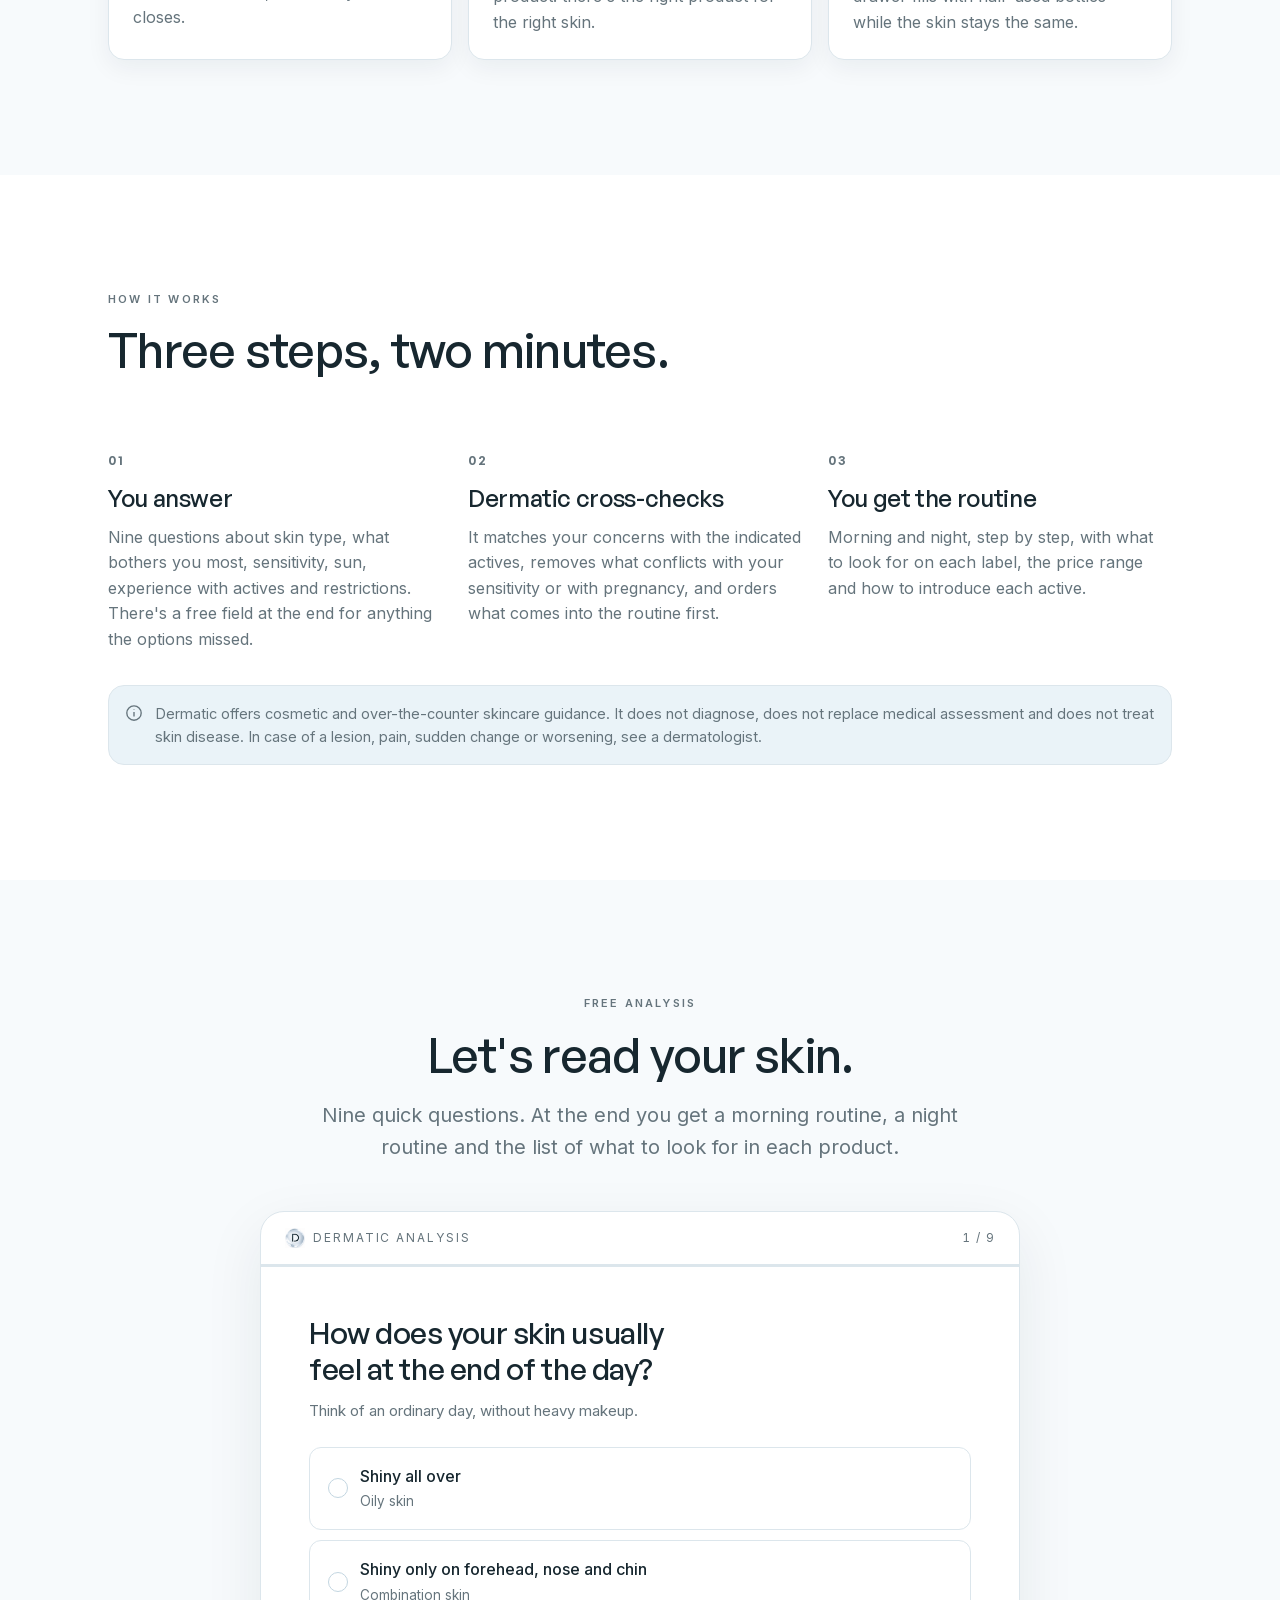
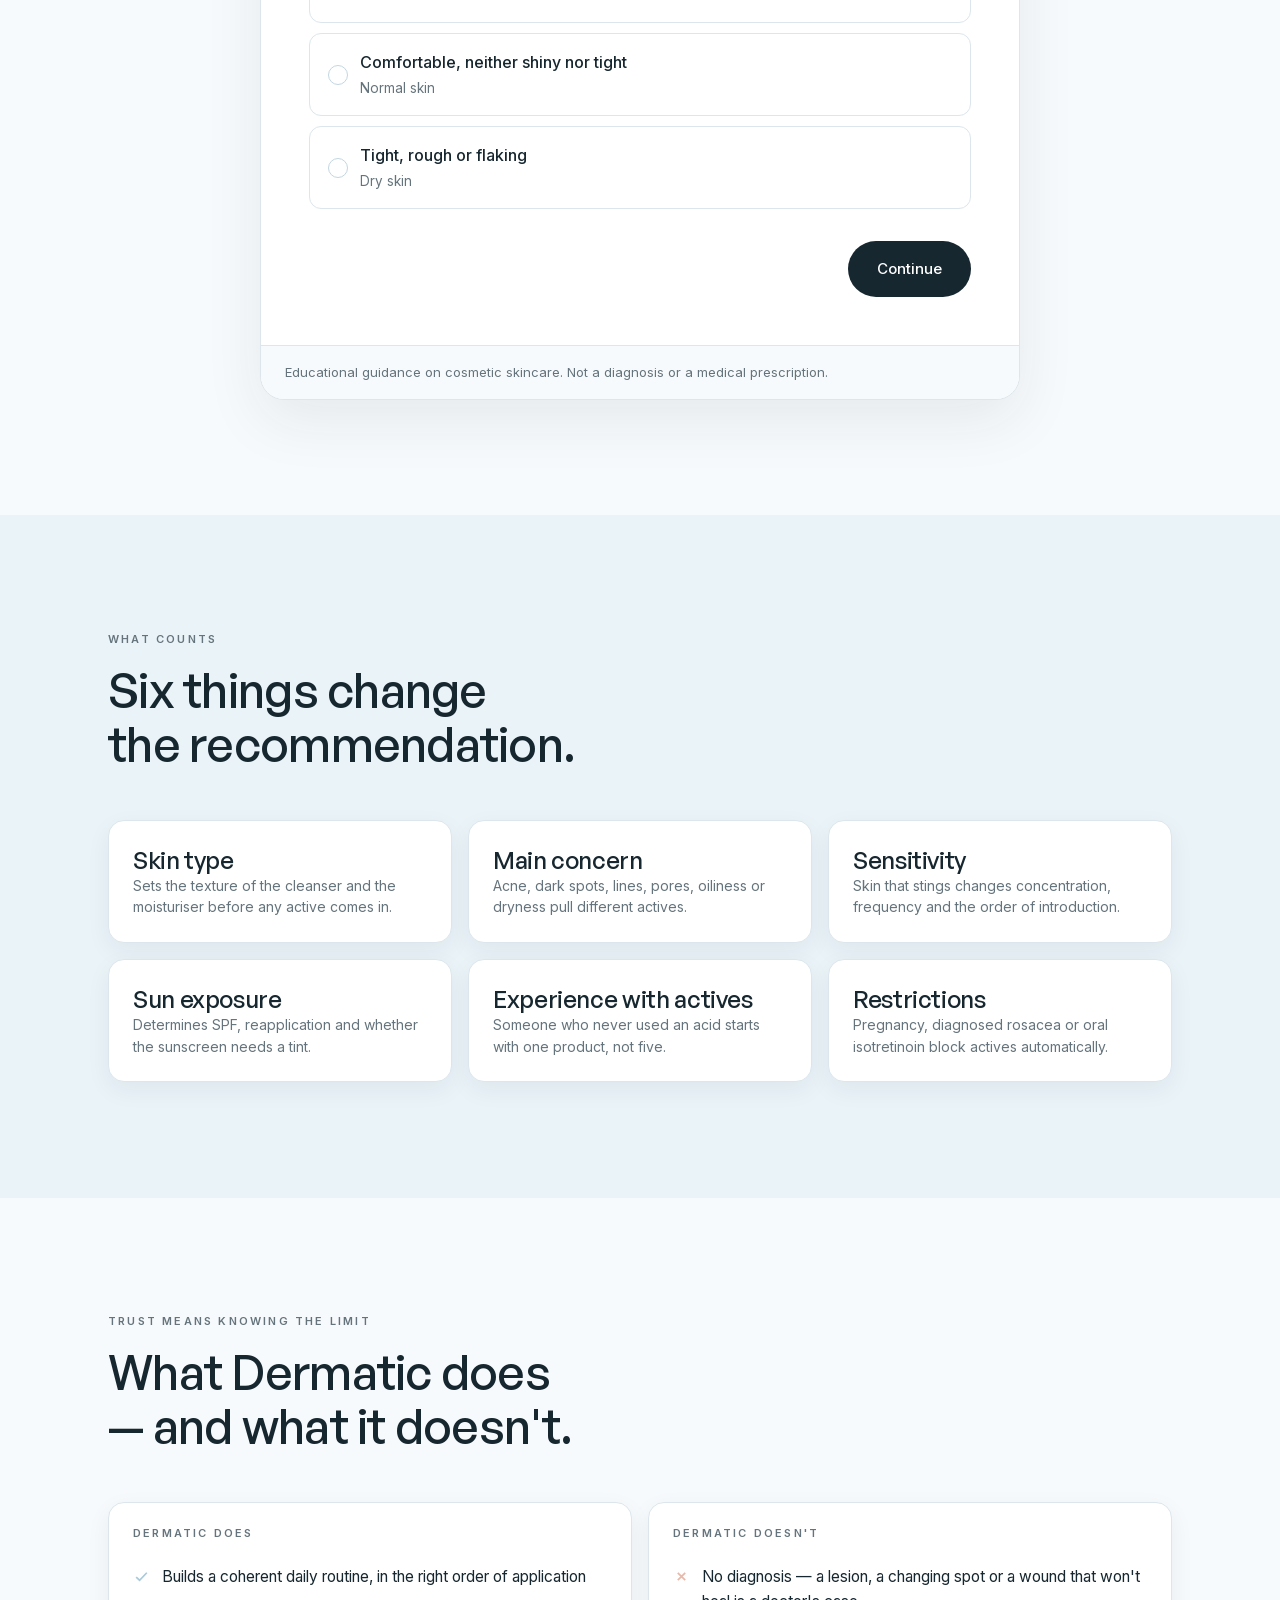
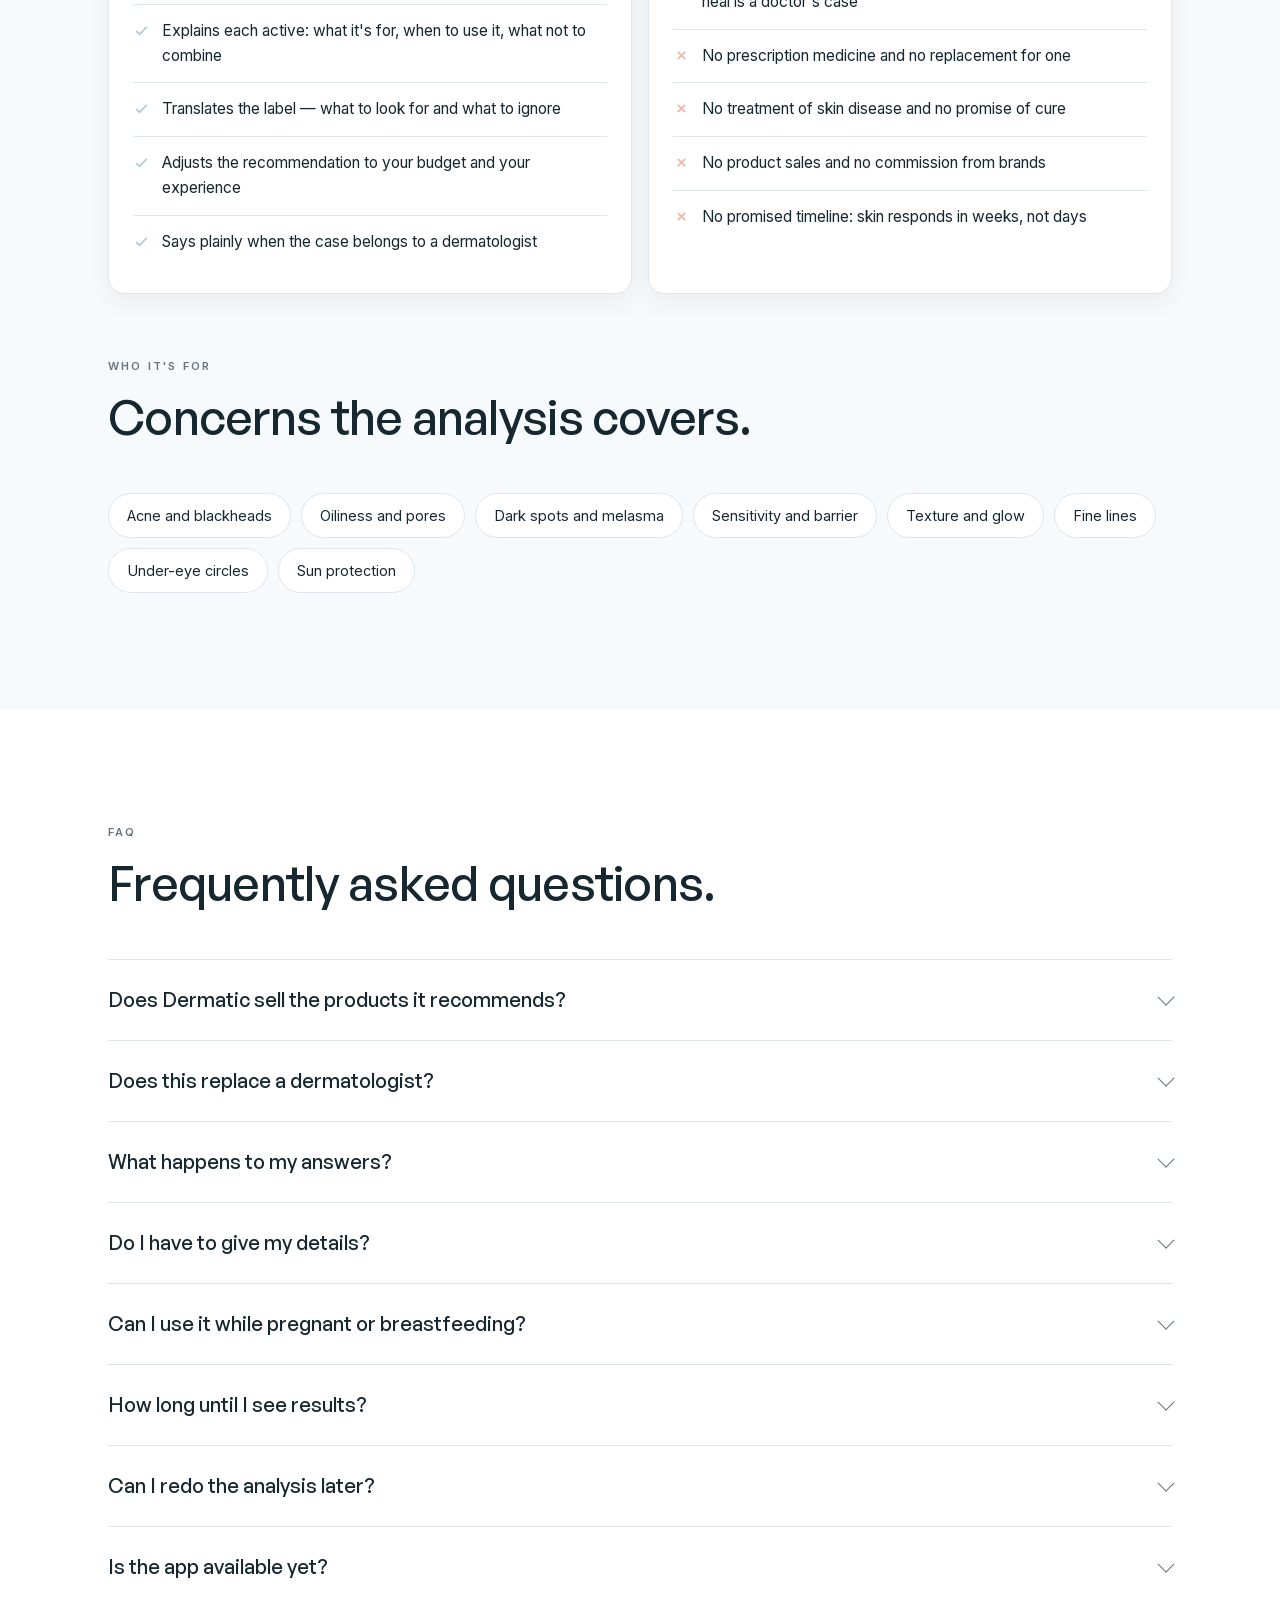
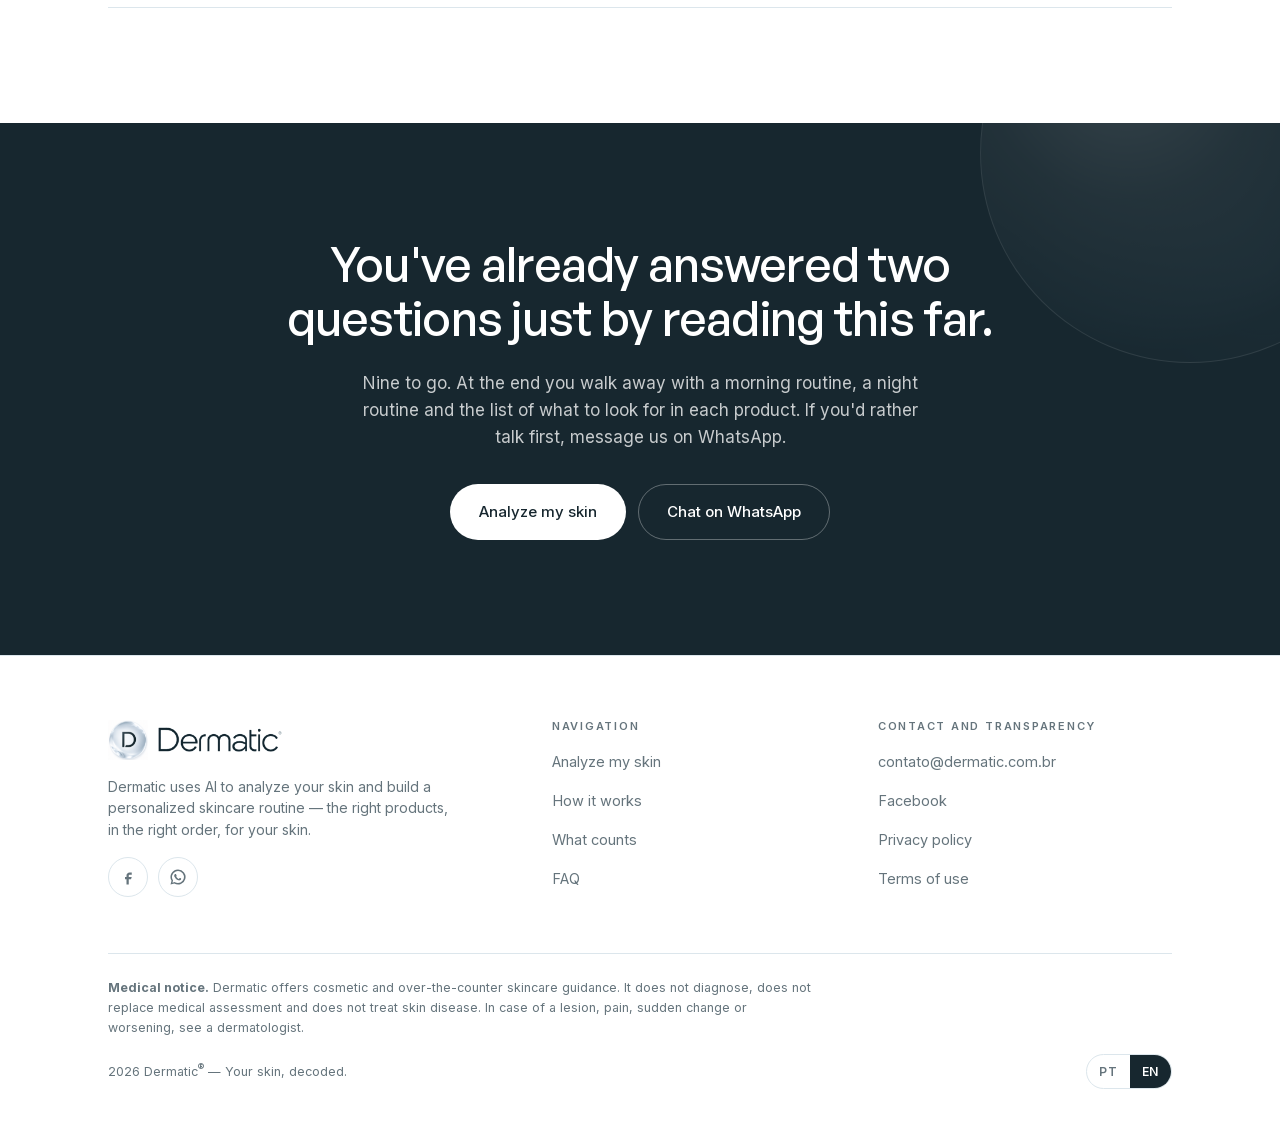
==== commit 4abdbfc7: "Reescreve a seção do problema em torno de não conhecer a própria pele A causa raiz passa a ser explí" ====
--- a/index.html
+++ b/index.html
@@ -154,24 +154,24 @@
     <div class="wrap">
       <div class="section-head reveal">
         <span class="eyebrow" data-i18n="problem.eyebrow">Menos achismo. Mais ciência.</span>
-        <h2 class="h-section" data-i18n="problem.title">O problema quase nunca é o produto. É a ordem.</h2>
-        <p class="lead" data-i18n="problem.lead">A maior parte das pessoas compra o ativo certo na hora errada, na concentração errada, junto de outro que anula o primeiro — e conclui que a própria pele “não responde”.</p>
+        <h2 class="h-section" data-i18n="problem.title">O problema não é o produto. É não conhecer a sua pele.</h2>
+        <p class="lead" data-i18n="problem.lead">Quase todo mundo compra pelo rótulo, pelo vídeo ou pela indicação de alguém — sem saber se aquela pele se parece com a sua. E o mesmo ativo que resolve a acne de uma pele oleosa é o que quebra a barreira de uma pele seca e sensível.</p>
       </div>
       <div class="grid grid-3">
         <article class="card problem reveal">
-          <div class="icon-orb"><svg viewBox="0 0 24 24" fill="none" stroke="currentColor" stroke-width="1.5" aria-hidden="true"><rect x="3" y="4" width="18" height="13" rx="2"/><path d="M8 21h8M12 17v4"/></svg></div>
-          <h3 class="h-card" data-i18n="problem.c1t">Você compra pelo vídeo</h3>
-          <p data-i18n="problem.c1d">O produto que transformou a pele de outra pessoa pode ser exatamente o que quebra a sua barreira. Tipo de pele e sensibilidade mudam a resposta ao mesmo ativo.</p>
+          <div class="icon-orb"><svg viewBox="0 0 24 24" fill="none" stroke="currentColor" stroke-width="1.5" aria-hidden="true"><path d="M12 3s6 6.4 6 10.2A6 6 0 0 1 6 13.2C6 9.4 12 3 12 3z"/><path d="M9.5 14.2a2.6 2.6 0 0 0 2.5 2.4"/></svg></div>
+          <h3 class="h-card" data-i18n="problem.c1t">Oleosa ou desidratada?</h3>
+          <p data-i18n="problem.c1d">Pele que brilha e repuxa ao mesmo tempo quase nunca é só oleosa — costuma estar desidratada. Quem trata como oleosa resseca mais, a pele responde produzindo mais sebo, e o ciclo se fecha.</p>
         </article>
         <article class="card problem reveal">
-          <div class="icon-orb"><svg viewBox="0 0 24 24" fill="none" stroke="currentColor" stroke-width="1.5" aria-hidden="true"><path d="M6 3v6l-3 9a3 3 0 0 0 3 4h12a3 3 0 0 0 3-4l-3-9V3M6 3h12M4.5 15h15"/></svg></div>
-          <h3 class="h-card" data-i18n="problem.c2t">Você usa tudo junto</h3>
-          <p data-i18n="problem.c2d">Ácido e retinóide na mesma noite é a receita mais comum de ardência, descamação e desistência na terceira semana.</p>
+          <div class="icon-orb"><svg viewBox="0 0 24 24" fill="none" stroke="currentColor" stroke-width="1.5" aria-hidden="true"><path d="M12 3.5v5.5M12 9l-4.6 8M12 9l4.6 8"/><circle cx="6.6" cy="18.6" r="2.1"/><circle cx="17.4" cy="18.6" r="2.1"/></svg></div>
+          <h3 class="h-card" data-i18n="problem.c2t">O mesmo ativo, respostas opostas</h3>
+          <p data-i18n="problem.c2d">Ácido salicílico limpa o poro de uma pele oleosa e arrasa a barreira de uma pele sensível. Não existe produto bom ou ruim: existe o produto certo para o tipo de pele certo.</p>
         </article>
         <article class="card problem reveal">
-          <div class="icon-orb"><svg viewBox="0 0 24 24" fill="none" stroke="currentColor" stroke-width="1.5" aria-hidden="true"><circle cx="12" cy="12" r="4.5"/><path d="M12 2v3M12 19v3M2 12h3M19 12h3M5 5l2 2M17 17l2 2M19 5l-2 2M7 17l-2 2"/></svg></div>
-          <h3 class="h-card" data-i18n="problem.c3t">Você pula o protetor</h3>
-          <p data-i18n="problem.c3d">Sem fotoproteção diária, clareador e antissinais viram dinheiro jogado fora: o sol desfaz numa manhã o que o produto levou semanas para construir.</p>
+          <div class="icon-orb"><svg viewBox="0 0 24 24" fill="none" stroke="currentColor" stroke-width="1.5" aria-hidden="true"><path d="M20 12a8 8 0 1 1-2.6-5.9"/><path d="M20 4v4h-4"/></svg></div>
+          <h3 class="h-card" data-i18n="problem.c3t">Sem ponto de partida, tudo vira teste</h3>
+          <p data-i18n="problem.c3d">Sem saber de onde parte, cada compra vira um experimento de três meses. É assim que a gaveta enche de frasco pela metade e a pele continua igual.</p>
         </article>
       </div>
     </div>
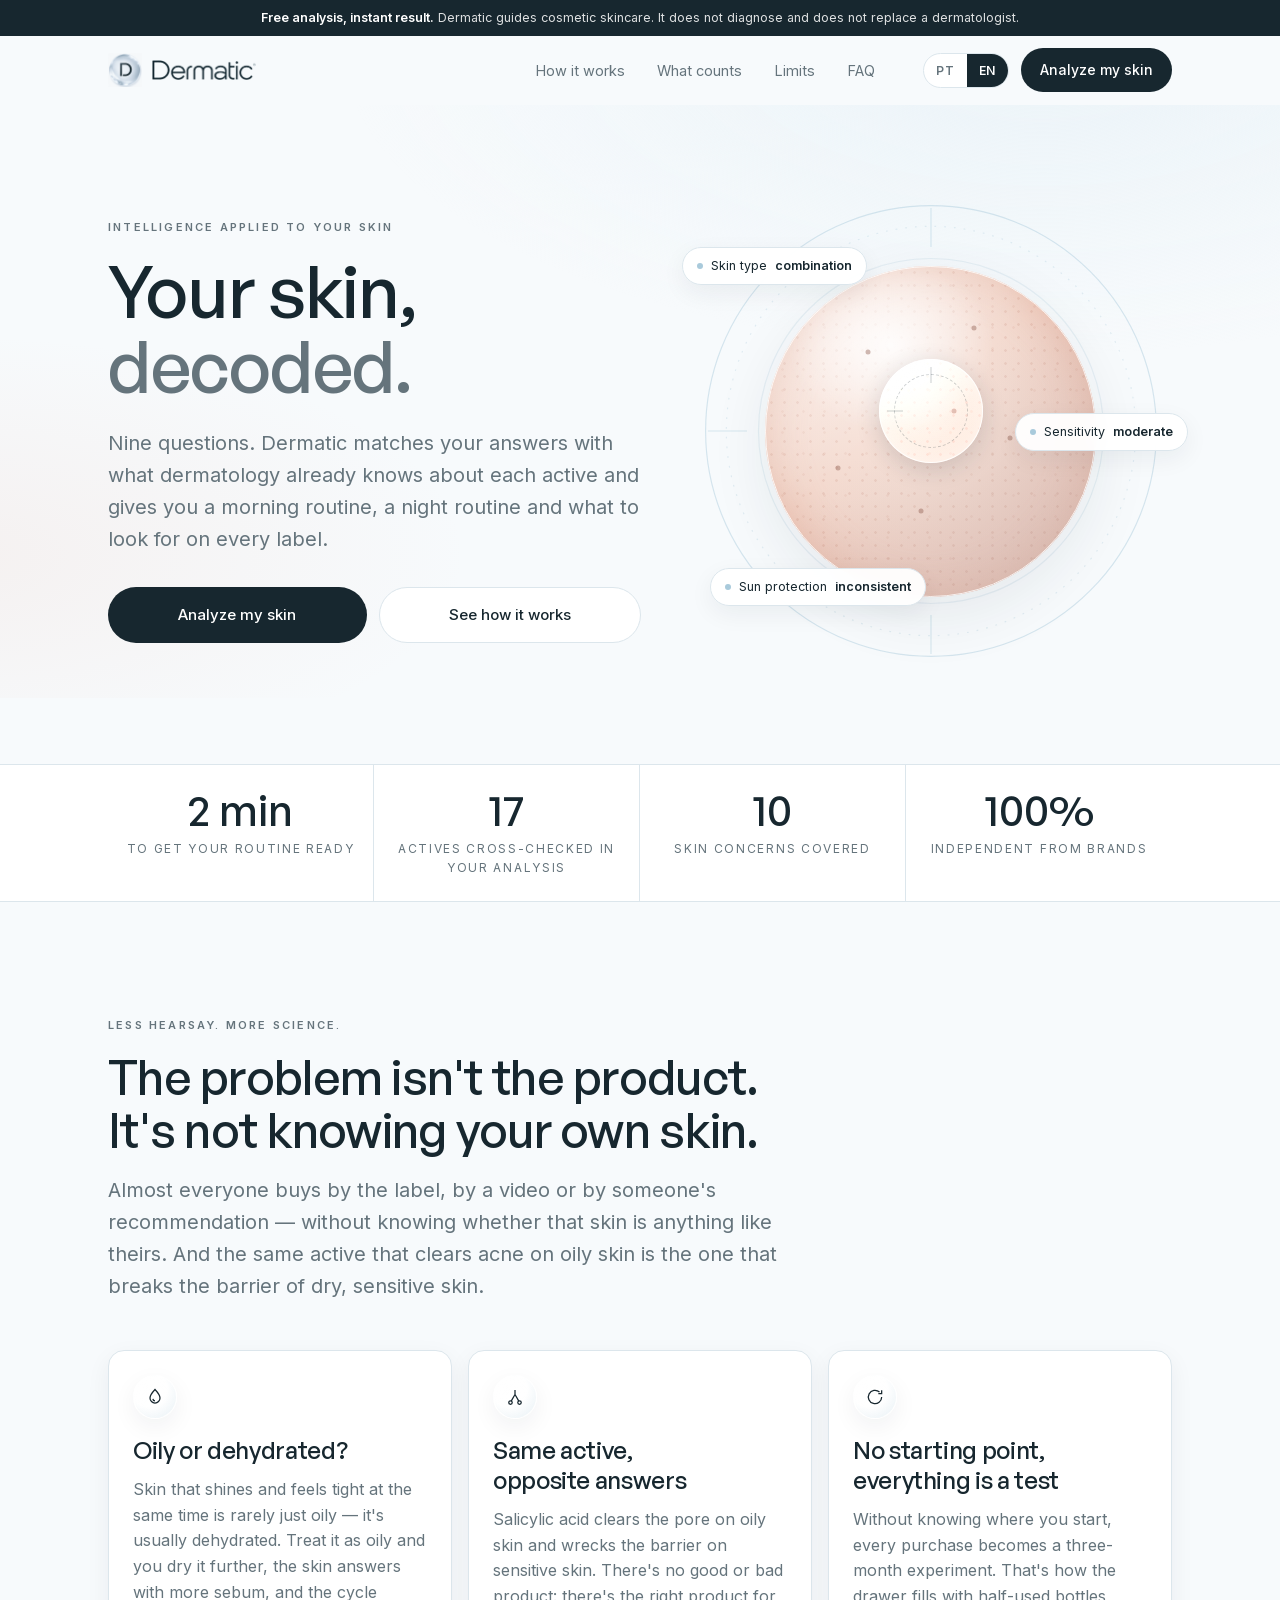
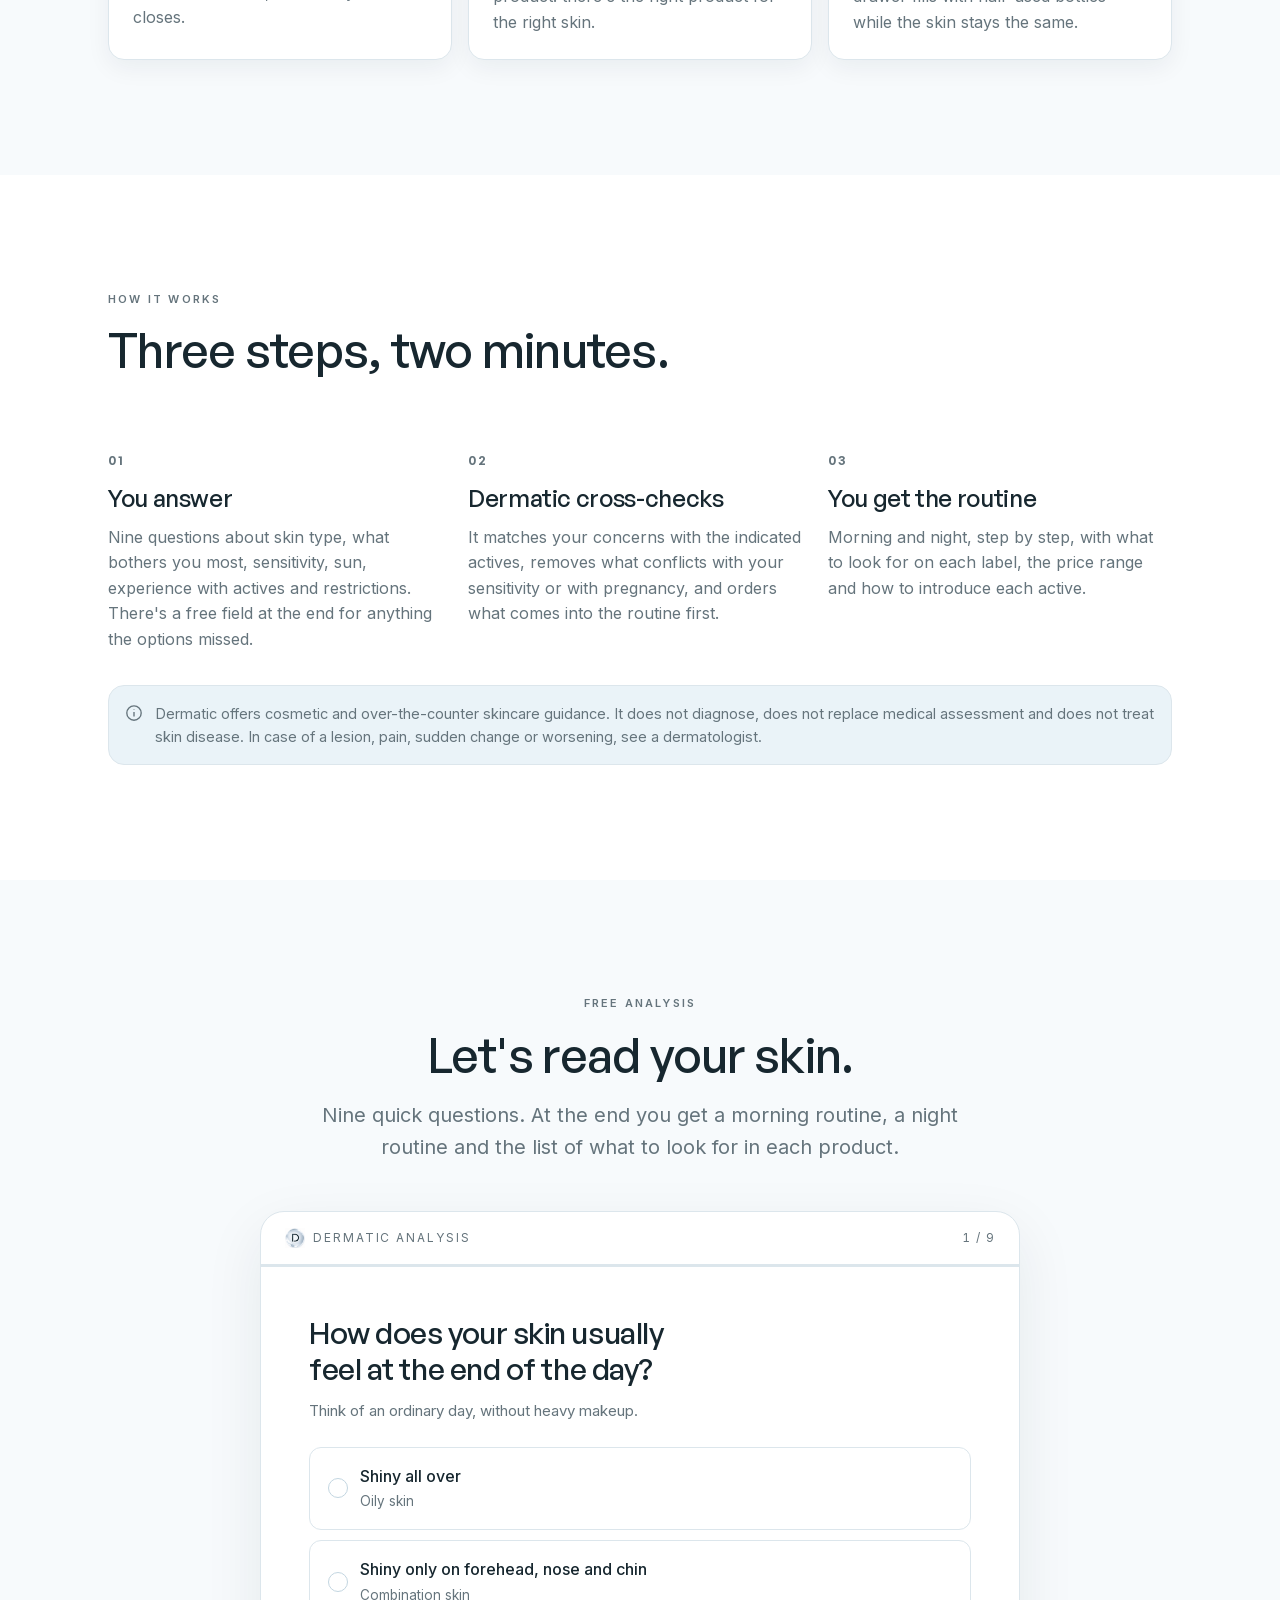
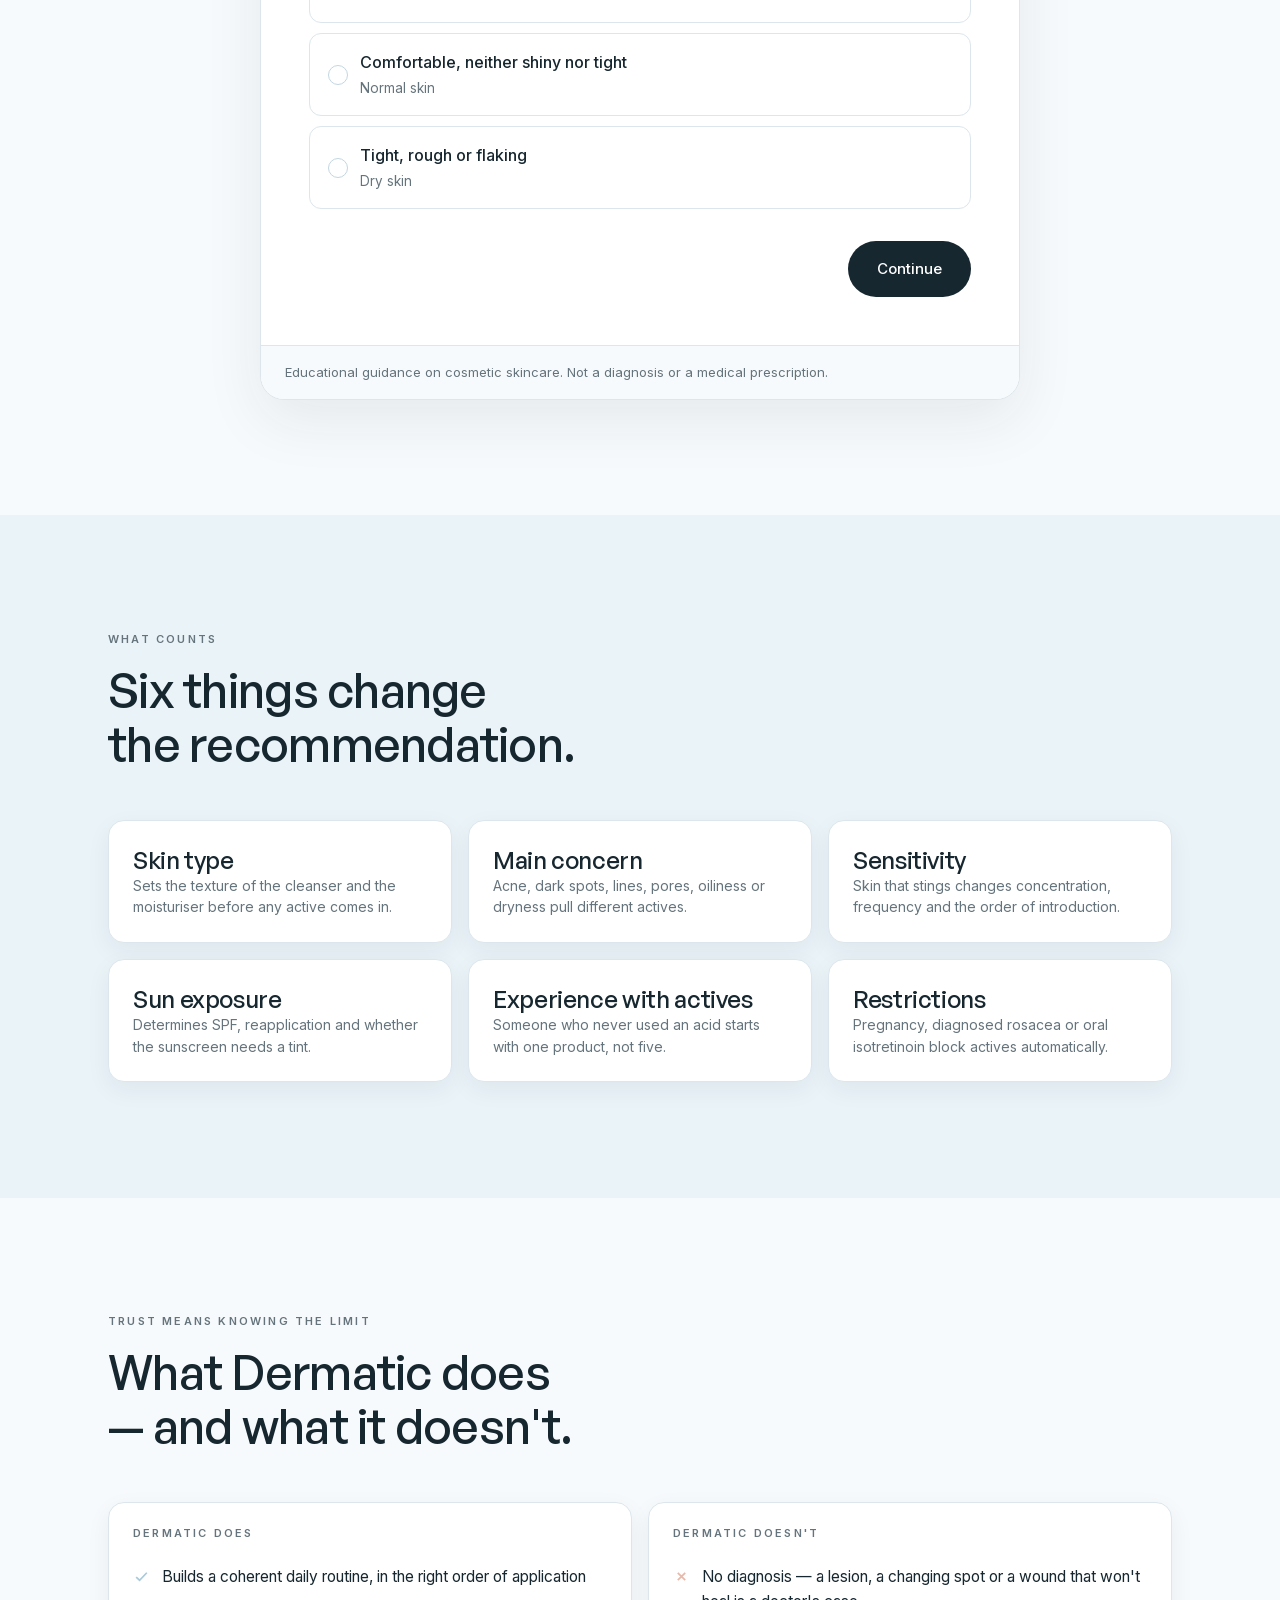
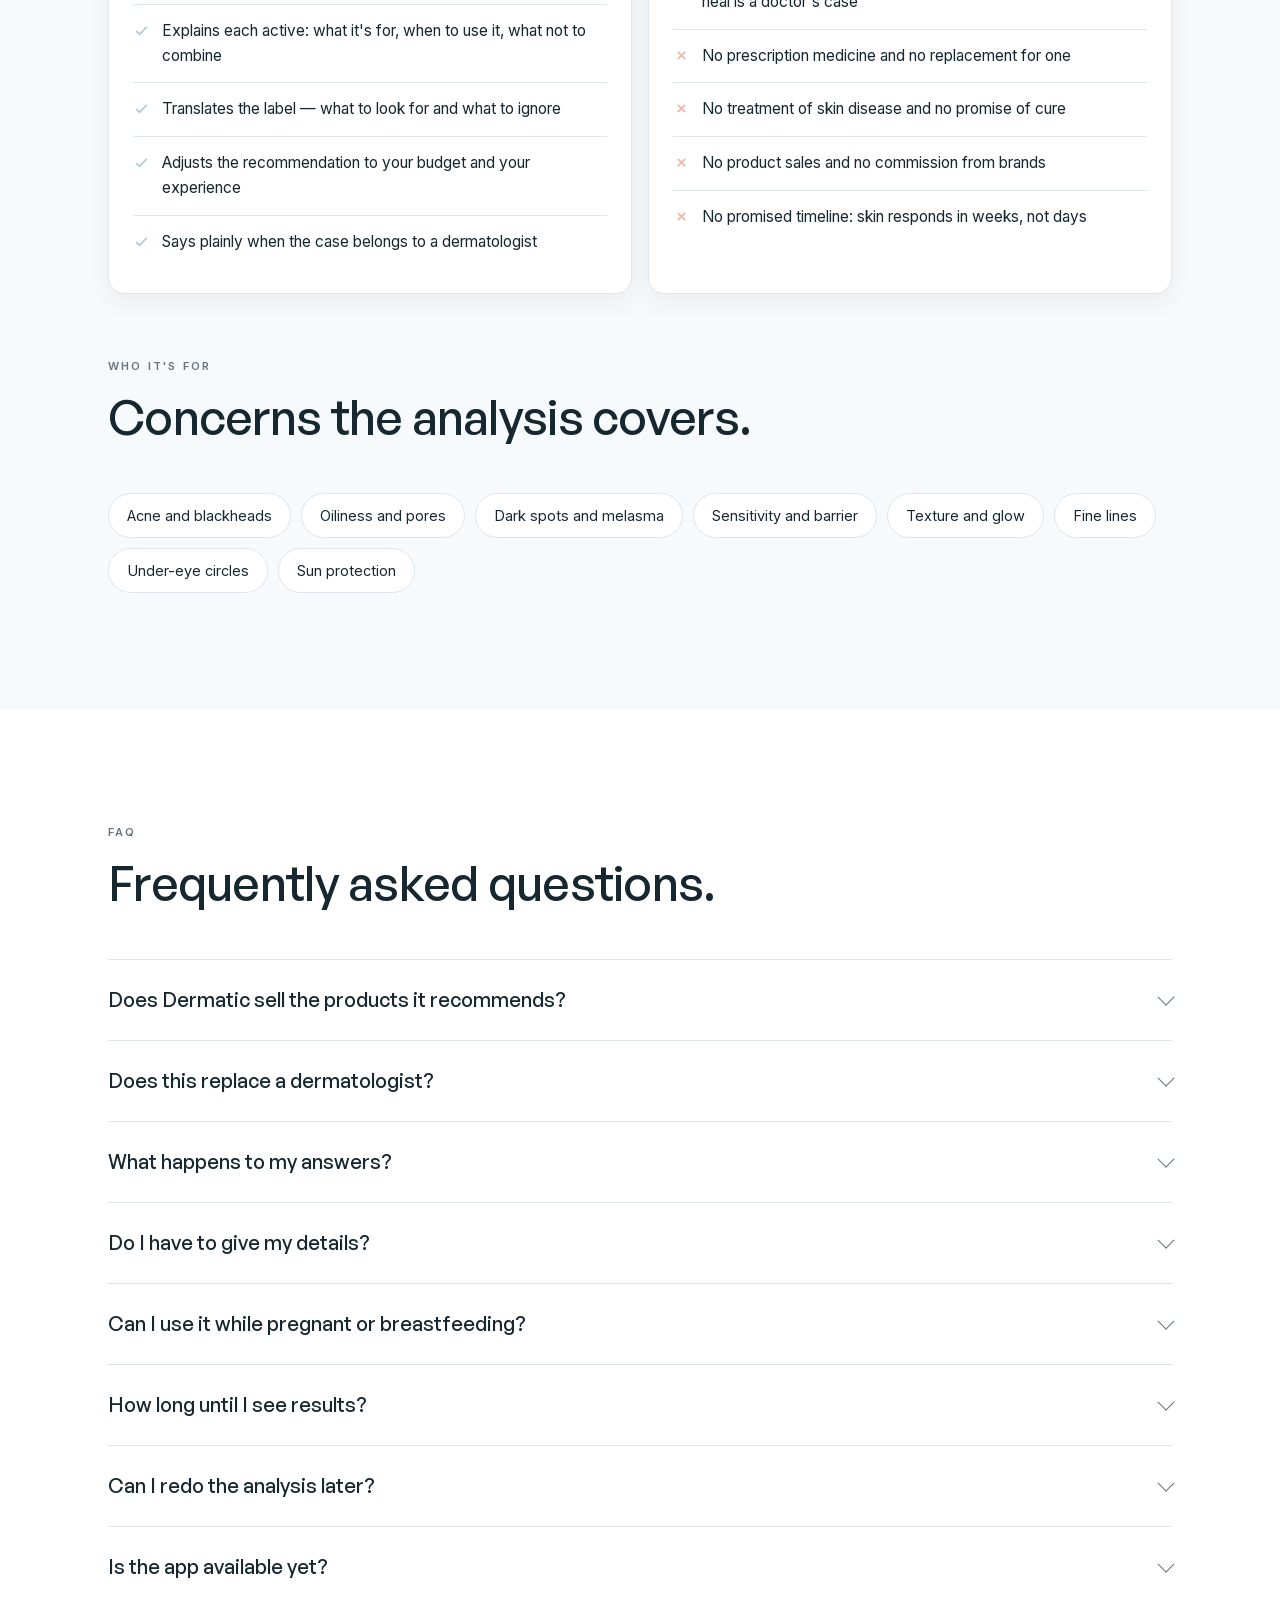
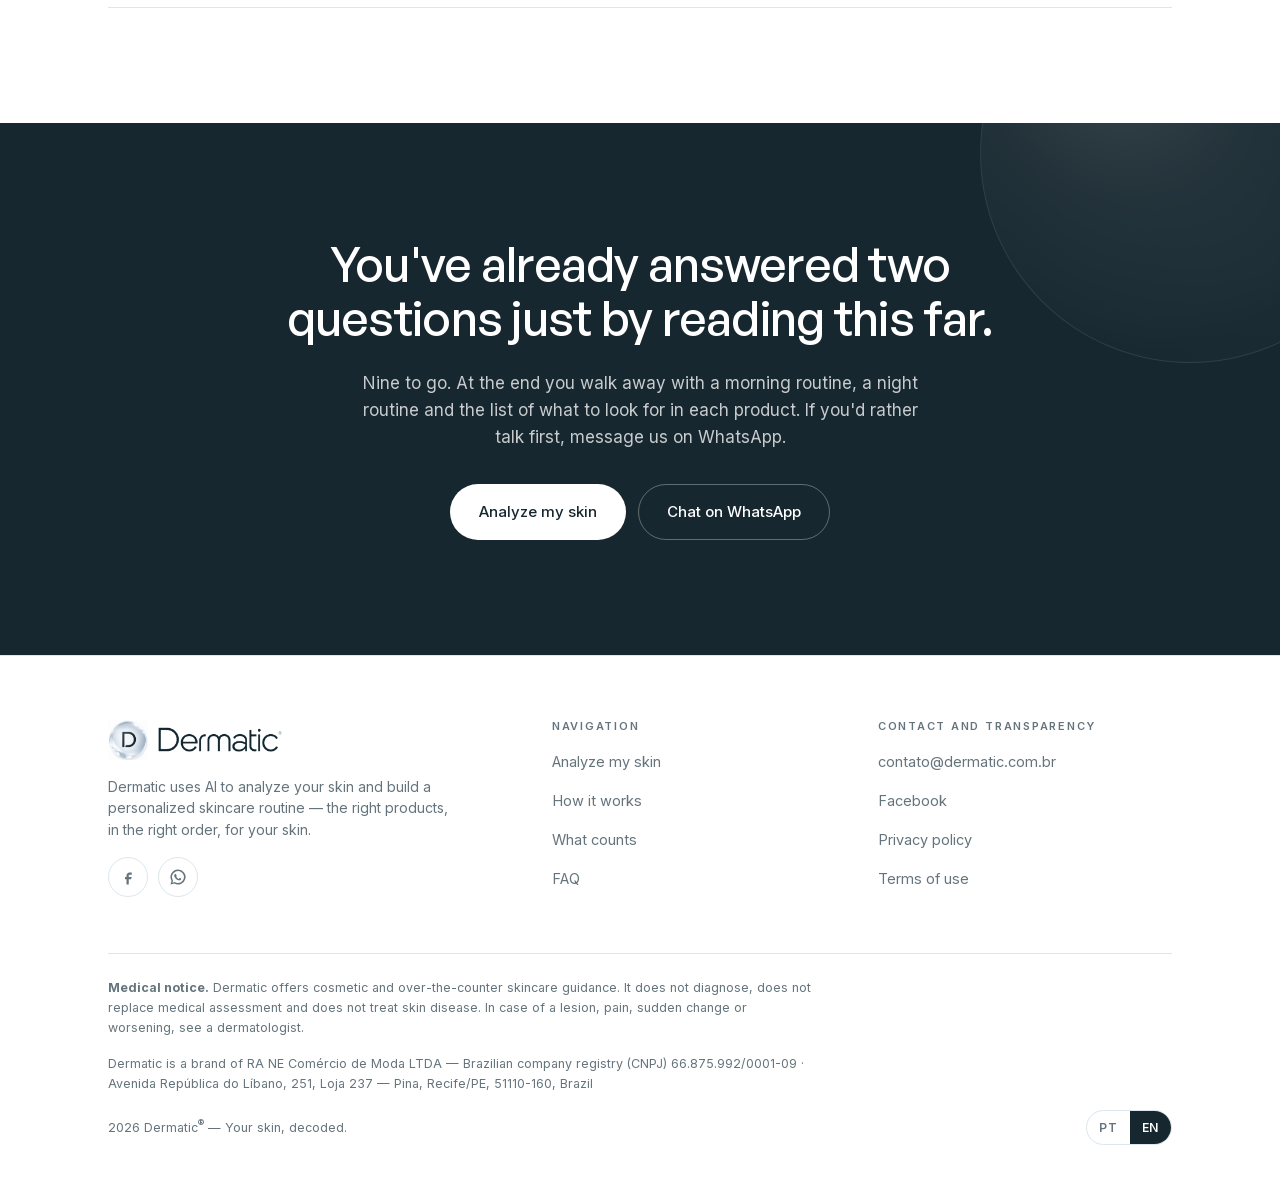
==== commit 0f5721e8: "Identifica a empresa responsável no rodapé Adiciona razão social, CNPJ e endereço nos rodapés das tr" ====
--- a/index.html
+++ b/index.html
@@ -55,7 +55,7 @@
   "slogan":"Sua pele, decodificada.",
   "description":"Inteligência artificial que analisa a pele e monta uma rotina de skincare personalizada com produtos cosméticos e de venda livre.",
   "email":"contato@dermatic.com.br",
-  "sameAs":["https://www.facebook.com/PREENCHER"]
+  "sameAs":["https://www.facebook.com/profile.php?id=61594012530244"]
 }
 </script>
 </head>
@@ -370,7 +370,7 @@
         </div>
         <p class="muted small" style="max-width:38ch" data-i18n="footer.bio">A Dermatic usa IA para analisar sua pele e montar uma rotina de skincare personalizada — produtos certos, na ordem certa, para o seu tipo de pele.</p>
         <div class="socials">
-          <a href="https://www.facebook.com/PREENCHER" target="_blank" rel="noopener" aria-label="Facebook" data-social="facebook">
+          <a href="https://www.facebook.com/profile.php?id=61594012530244" target="_blank" rel="noopener" aria-label="Facebook" data-social="facebook">
             <svg width="18" height="18" viewBox="0 0 24 24" fill="currentColor" aria-hidden="true"><path d="M14 9h3V6h-3c-2.2 0-4 1.8-4 4v2H8v3h2v7h3v-7h3l1-3h-4v-2c0-.6.4-1 1-1z"/></svg>
           </a>
           <a href="#" data-wa target="_blank" rel="noopener" aria-label="WhatsApp">
@@ -391,7 +391,7 @@
         <h4 data-i18n="footer.contact">Contato e transparência</h4>
         <ul>
           <li><a href="mailto:contato@dermatic.com.br" data-email>contato@dermatic.com.br</a></li>
-          <li><a href="https://www.facebook.com/PREENCHER" target="_blank" rel="noopener" data-social="facebook">Facebook</a></li>
+          <li><a href="https://www.facebook.com/profile.php?id=61594012530244" target="_blank" rel="noopener" data-social="facebook">Facebook</a></li>
           <li><a href="privacidade.html" data-i18n="footer.privacy">Política de privacidade</a></li>
           <li><a href="termos.html" data-i18n="footer.terms">Termos de uso</a></li>
         </ul>
@@ -400,6 +400,7 @@
 
     <div class="legal">
       <p data-i18n="footer.disclaimer"><strong>Aviso médico.</strong> A Dermatic oferece recomendações de cuidados cosméticos e produtos de venda livre. Não realiza diagnóstico, não substitui avaliação médica e não trata doenças de pele. Em caso de lesão, dor, alteração súbita ou piora, procure um dermatologista.</p>
+      <p data-i18n="footer.company">Dermatic é uma marca de RA NE Comércio de Moda LTDA — CNPJ 66.875.992/0001-09 · Avenida República do Líbano, 251, Loja 237 — Pina, Recife/PE, 51110-160</p>
       <div class="row">
         <p><span id="year">2026</span> Dermatic<sup>®</sup> — <span data-i18n="footer.tagline">Sua pele, decodificada.</span></p>
         <div class="lang" role="group" aria-label="Idioma / Language">
